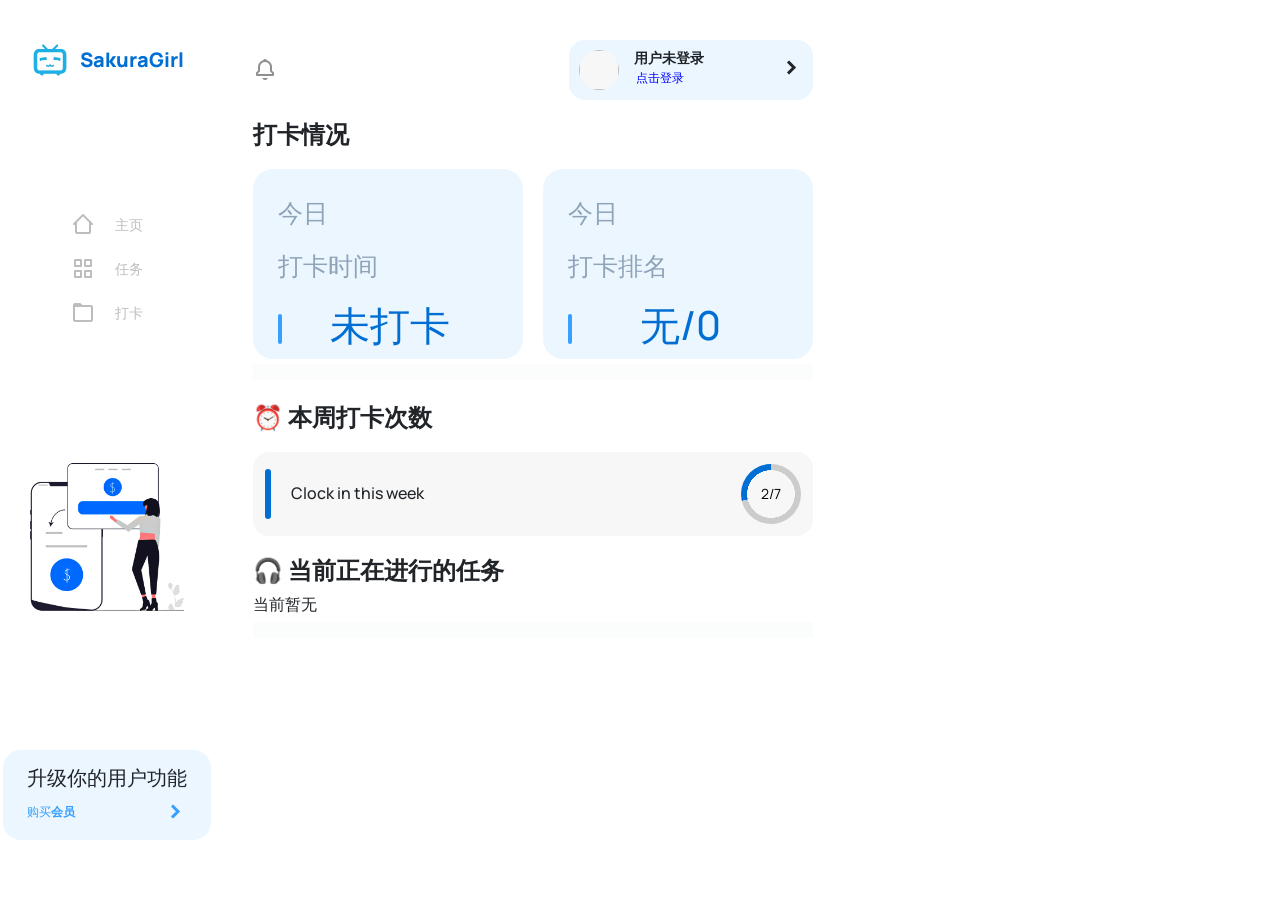
==== index.html @ 95637d75 "update timedown module" ====
<!doctype html><html lang=""><head><meta charset="utf-8"><meta http-equiv="X-UA-Compatible" content="IE=edge"><meta name="viewport" content="width=device-width,initial-scale=1"><link rel="icon" href="/static/favicon.ico"><title>dashboard_vue</title><script defer="defer" src="/static/js/chunk-vendors.cc976ae6.js"></script><script defer="defer" src="/static/js/app.172d5de1.js"></script><link href="/static/css/chunk-vendors.8a42e1de.css" rel="stylesheet"><link href="/static/css/app.a9bb3b46.css" rel="stylesheet"></head><body><noscript><strong>We're sorry but dashboard_vue doesn't work properly without JavaScript enabled. Please enable it to continue.</strong></noscript><div id="app"></div></body></html>
---- static/css/app.a9bb3b46.css ----
@import url(https://fonts.googleapis.com/css2?family=Manrope:wght@300;400;500;600;700;800&display=swap);@import url(https://fonts.googleapis.com/css2?family=Montserrat:wght@300;400;500;600;700&display=swap);*{margin:0;padding:0;box-sizing:border-box;font-family:Manrope,sans-serif}a{text-decoration:none;color:#369fff}i{font-size:24px}.cont{display:grid;grid-template-columns:1fr 3fr 2fr;height:100vh}.cont .left-section{display:flex;flex-direction:column;align-items:center;justify-content:space-between;padding:40px 0}.cont .left-section .logo{display:flex;align-items:center;gap:10px}.cont .left-section .logo img{width:40px;height:40px;-o-object-fit:cover;object-fit:cover}.cont .left-section .logo a{font-weight:800;font-size:20px;color:#006ed3}.menu-btn{width:32px;height:32px;align-items:center;justify-content:center;border:none;background-color:#d1e6f9;border-radius:6px;cursor:pointer;display:none}.menu-btn i{font-size:18px;color:#208bee}.cont .left-section .sidebar{display:flex;flex-direction:column;gap:20px}.cont .left-section .sidebar .item{display:flex;gap:20px;cursor:pointer}.cont .left-section .sidebar a,.cont .left-section .sidebar i{color:#bdbdbd;transition:all .3s ease}.cont .left-section .sidebar a{display:flex;align-items:center;gap:30px;font-size:14px;position:relative}.cont .left-section .sidebar .item#active a,.cont .left-section .sidebar .item#active i,.cont .left-section .upgrade .link i{color:#369fff}.cont .left-section .sidebar .item a:after{position:absolute;content:"";width:0;height:0;background-color:#369fff;right:-30px;border-radius:50%;top:0;transform:translateY(116%);transition:all .3s ease}.cont .left-section .sidebar .item#active a:after{width:8px;height:8px}.cont .left-section .pic img{width:160px}.cont .left-section .upgrade{background:#ebf6ff;height:90px;display:flex;flex-direction:column;justify-content:space-between;padding:16px 24px;margin-bottom:20px;border-radius:18px;cursor:pointer}.cont .left-section .upgrade .link{display:flex;align-items:center;justify-content:space-between}.cont .left-section .upgrade .link a{font-size:12px}main{border-right:2px solid #f0f0f0;border-left:2px solid #f0f0f0;padding:40px 40px 0 40px}main header{display:flex;align-items:center;gap:15px}main header h5{font-size:18px;color:#369fff;font-weight:400}main .separator{display:flex;align-items:center;justify-content:space-between;margin-top:20px}main .separator .info{display:flex;align-items:center;gap:30px}main .separator .info h3{font-size:30px}main .separator .info a{margin-top:6px;font-size:14px}main .separator .search{display:flex;align-items:center;gap:14px}main .separator .search i{font-size:20px;color:#bdbdbd}main .separator .search input{border:none;font-size:14px;width:80px;outline:none}main .separator .search input::-moz-placeholder{color:#bdbdbd}main .separator .search input::placeholder{color:#bdbdbd}main .analytics{display:grid;grid-template-columns:1fr 1fr;gap:20px;margin-top:20px}main .analytics .item{display:flex;align-items:center;justify-content:space-between;height:140px;min-width:214px;padding:20px;border-radius:20px}main .analytics .item .pgs{display:flex;flex-direction:column;justify-content:space-between}main .analytics .item .pgs .info h5{color:#fff;font-size:20px;font-weight:700}main .analytics .item .pgs .info p{color:#fff;font-size:12px}main .analytics .item .pgs .pgs-bar{display:flex;align-items:center;justify-content:center;margin-top:20px;width:52px;height:52px;border-radius:50%}main .analytics .item:first-child .pgs .pgs-bar{background:radial-gradient(closest-side,#006ed3 79%,transparent 80% 100%),conic-gradient(#208bee 25%,#fff 0)}main .analytics .item:nth-child(2) .pgs .pgs-bar{background:radial-gradient(closest-side,#ff993a 79%,transparent 80% 100%),conic-gradient(#ff7e07 50%,#fff 0)}main .analytics .item:nth-child(3) .pgs .pgs-bar{background:radial-gradient(closest-side,#8ac53e 79%,transparent 80% 100%),conic-gradient(#6eb33d 75%,#fff 0)}main .analytics .item:nth-child(4) .pgs .pgs-bar{background:radial-gradient(closest-side,#ffd043 79%,transparent 80% 100%),conic-gradient(#ffc000 25%,#fff 0)}main .analytics .item .pgs .pgs-bar:before{font-size:10px;color:#fff}main .analytics .item:first-child .pgs .pgs-bar:before,main .analytics .item:nth-child(4) .pgs .pgs-bar:before{content:"75%"}main .analytics .item:nth-child(2) .pgs .pgs-bar:before{content:"50%"}main .analytics .item:nth-child(3) .pgs .pgs-bar:before{content:"25%"}main .analytics .item i{font-size:80px;color:#fff}main .analytics .item:first-child{background:#006ed3}main .analytics .item:nth-child(2){background:#ff993a}main .analytics .item:nth-child(3){background:#8ac53e}main .analytics .item:nth-child(4){background:#ffd043}main .planning{display:grid;grid-template-columns:1fr 1fr;gap:10px;margin-top:20px}main .planning .item{display:flex;align-items:center;justify-content:space-between;padding:20px;background-color:#f7f7f7;border-radius:20px}main .planning .item .left{display:flex;align-items:center;gap:10px}main .planning .item .left .icon{width:50px;height:50px;border-radius:12px;display:flex;align-items:center;justify-content:center}main .planning .item:nth-child(4n+1) .left .icon{background:#d1e6f9}main .planning .item:nth-child(4n+1) .left .icon i{color:#369fff}main .planning .item:nth-child(4n+2) .left .icon{background:#f9e5d2}main .planning .item:nth-child(4n+2) .left .icon i{color:#ff993a}main .planning .item:nth-child(4n+3) .left .icon{background:#e2edd2}main .planning .item:nth-child(4n+3) .left .icon i{color:#8ac53e}main .planning .item:nth-child(4n) .left .icon{background:#f9f0d3}main .planning .item:nth-child(4n) .left .icon i{color:#ffd143}main .planning .item .left .details h5{font-size:12px;font-weight:600}main .planning .item .left .details p{font-size:12px;color:#bdbdbd}main .planning .item>i{cursor:pointer}.cont .right-section{padding:40px 40px 0 40px}.cont .right-section .top{display:flex;align-items:center;justify-content:space-between}.cont .right-section .top>i{color:#909090;position:relative;cursor:pointer}.cont .right-section .top .profile{display:flex;align-items:center;justify-content:space-between;padding:10px;background:#ebf6ff;width:244px;height:60px;border-radius:16px}.cont .right-section .top .profile>i{cursor:pointer}.cont .right-section .top .profile .left{display:flex;gap:15px}.cont .right-section .top .profile .left img{width:40px;height:40px;border-radius:50%;-o-object-fit:cover;object-fit:cover;-o-object-position:top;object-position:top}.cont .right-section .top .profile .left .user h5{font-size:14px;font-weight:600}.cont .right-section .top .profile .left .user a{font-size:12px}.cont .right-section .separator#first{margin-top:8px}.cont .right-section .separator h4{font-weight:700;font-size:24px;margin-top:20px}.cont .right-section .stats{display:grid;grid-template-columns:1fr 1fr;margin-top:20px;gap:20px}.cont .right-section .stats .item{display:flex;flex-direction:column;justify-content:space-between;height:190px;padding:25px;background:#ebf6ff;border-radius:20px}.cont .right-section .stats .item .top{display:flex;flex-direction:column;align-items:start}.cont .right-section .stats .top p{font-size:25px;color:#8ea3b7;font-weight:400}.cont .right-section .stats .item .bottom{display:flex;align-items:center;justify-content:space-between}.cont .right-section .stats .item .bottom .line{width:4px;height:30px;background:#369fff;border-radius:20px}.cont .right-section .stats .item .bottom h3{font-size:40px;color:#006ed3}.cont .right-section .weekly{margin-top:20px;display:flex;align-items:center;justify-content:space-between;width:100%;padding:12px;background:#f7f7f7;border-radius:16px}.cont .right-section .weekly .title{display:flex;align-items:center;gap:20px}.cont .right-section .weekly .title .line{width:6px;height:50px;background:#006ed3;border-radius:20px}.cont .right-section .weekly h5{font-size:16px}.cont .right-section .weekly .pgs-bar{display:flex;align-items:center;justify-content:center;width:60px;height:60px;border-radius:50%;background:radial-gradient(closest-side,#f7f7f7 79%,transparent 80%,transparent 100%),conic-gradient(#ccc 85.71429%,#006ed3 0)}.cont .right-section .weekly .pgs-bar:before{font-size:14px;color:#000}.cont .right-section .weekly .pgs-bar.week-clock-1{background:radial-gradient(closest-side,#f7f7f7 79%,transparent 80%,transparent 100%),conic-gradient(#ccc 85.71429%,#006ed3 0)}.cont .right-section .weekly .pgs-bar.week-clock-2{background:radial-gradient(closest-side,#f7f7f7 79%,transparent 80%,transparent 100%),conic-gradient(#ccc 71.42857%,#006ed3 0)}.cont .right-section .weekly .pgs-bar.week-clock-3{background:radial-gradient(closest-side,#f7f7f7 79%,transparent 80%,transparent 100%),conic-gradient(#ccc 57.14286%,#006ed3 0)}.cont .right-section .weekly .pgs-bar.week-clock-4{background:radial-gradient(closest-side,#f7f7f7 79%,transparent 80%,transparent 100%),conic-gradient(#ccc 42.85714%,#006ed3 0)}.cont .right-section .weekly .pgs-bar.week-clock-5{background:radial-gradient(closest-side,#f7f7f7 79%,transparent 80%,transparent 100%),conic-gradient(#ccc 28.57143%,#006ed3 0)}.cont .right-section .weekly .pgs-bar.week-clock-6{background:radial-gradient(closest-side,#f7f7f7 79%,transparent 80%,transparent 100%),conic-gradient(#ccc 14.28571%,#006ed3 0)}.cont .right-section .weekly .pgs-bar.week-clock-7{background:radial-gradient(closest-side,#f7f7f7 79%,transparent 80%,transparent 100%),conic-gradient(#ccc 0,#006ed3 0)}.cont .right-section .weekly .pgs-bar.week-clock-1:before{content:"1/7"}.cont .right-section .weekly .pgs-bar.week-clock-2:before{content:"2/7"}.cont .right-section .weekly .pgs-bar.week-clock-3:before{content:"3/7"}.cont .right-section .weekly .pgs-bar.week-clock-4:before{content:"4/7"}.cont .right-section .weekly .pgs-bar.week-clock-5:before{content:"5/7"}.cont .right-section .weekly .pgs-bar.week-clock-6:before{content:"6/7"}.cont .right-section .weekly .pgs-bar.week-clock-7:before{content:"7/7"}@media screen and (max-width:1200px){.cont{grid-template-columns:1fr 6fr 5fr}.cont .left-section,.cont .right-section,.cont main{padding:20px 20px 0 20px}.cont .left-section .logo a,.cont .left-section .pic img,.cont .left-section .sidebar a,.cont .left-section .upgrade{display:none}}@media screen and (max-width:992px){.cont{grid-template-columns:1fr 1fr}.cont .left-section{position:fixed;height:60vh;background-color:#fff;box-shadow:0 4px 30px rgba(0,0,0,.1);transition:all .3s ease;top:-60vh}.cont .left-section .logo{flex-direction:column;gap:20px}.cont .left-section .logo .menu-btn,main header .menu-btn{display:flex}main h5{font-size:16px}main .separator .info{gap:15px}.cont .right-section .separator h4,main .separator .info h3{font-size:20px}main .analytics .item{min-width:160px}main .analytics .item i{display:none}main .planning{grid-template-columns:1fr;gap:10px}main .planning .item{padding:8px}.cont .right-section .stats .item{height:160px;padding:20px}.cont .right-section .stats .item .top p{font-size:14px}.cont .right-section .stats .item .bottom h3{font-size:36px}}@media screen and (max-width:768px){.cont{grid-template-columns:1fr;padding-top:80px}.cont .right-section>.top{position:absolute;top:0;right:0;width:100%;padding:20px;z-index:-100}.cont .right-section .weekly{margin-bottom:20px}}.left-section[data-v-06c556b0]{z-index:100}.vip[data-v-06c556b0]{cursor:pointer}.dropdown-menu[data-v-0119db4e]{background-color:#f7f7f7;border-radius:10%}.dropdown-menu-delete[data-v-0119db4e]{color:red}.planning[data-v-0119db4e]{transition:height 3s ease-in-out;overflow:hidden;max-height:222px;overflow-y:auto;animation:move 1.2s}.separator input[data-v-0119db4e]{border:none;color:#369fff;font-weight:700;outline:none;width:120px}input[type=date][data-v-0119db4e]::-webkit-calendar-picker-indicator{opacity:.5;font-size:18px;cursor:pointer}.kizk_show_all[data-v-0119db4e]{cursor:pointer}p[data-v-29273dbe]{padding:0;margin:0}h5[data-v-29273dbe]{margin:0}.cont .right-section .stats[data-v-2970e15e]{display:grid;grid-template-columns:1fr 1fr;margin-top:10px;gap:10px}.cont .right-section .stats .item[data-v-2970e15e]{display:flex;flex-direction:column;justify-content:space-between;height:140px;padding:25px;background:#ffebff;border-radius:20px}.cont .right-section .stats .item .top[data-v-2970e15e]{display:flex;flex-direction:column;align-items:start}.cont .right-section .stats .top p[data-v-2970e15e]{font-size:16px;color:#8ea3b7;font-weight:400}.cont .right-section .stats .item .bottom[data-v-2970e15e]{display:flex;align-items:center;justify-content:space-between}.cont .right-section .stats .item .bottom .line[data-v-2970e15e]{width:4px;height:30px;background:#ff36f8;border-radius:20px}.cont .right-section .stats .item .bottom h3[data-v-2970e15e]{font-size:30px;color:#5f00d3}.not-found{display:flex;flex-direction:column;align-items:center;justify-content:center;height:100vh;text-align:center}.not-found h1{font-size:6em}.not-found p{font-size:1.5em}.clickable-link[data-v-542d33be]{color:blue;text-decoration:none;cursor:pointer;margin:2px}.clickable-link[data-v-542d33be]:hover{text-decoration:underline}h5[data-v-542d33be]{margin:0}img[data-v-542d33be]{background-color:#f7f7f7}.enter_cont[data-v-542d33be]{background-color:#fff;border-radius:30px;box-shadow:0 5px 15px rgba(0,0,0,.35);position:relative;overflow:hidden;width:768px;max-width:100%;min-height:480px}.enter_cont p[data-v-542d33be]{font-size:14px;line-height:20px;letter-spacing:.3px;margin:20px 0}.enter_cont span[data-v-542d33be]{font-size:12px}.enter_cont a[data-v-542d33be]{color:#333;font-size:13px;text-decoration:none;margin:15px 0 10px}.enter_cont button.cont-btn[data-v-542d33be]{background-color:#87cefa;color:#fff;font-size:12px;padding:10px 45px;border:1px solid transparent;border-radius:8px;font-weight:600;letter-spacing:.5px;text-transform:uppercase;margin-top:10px;cursor:pointer}.enter_cont button.hidden.cont-btn[data-v-542d33be]{background-color:transparent;border-color:#fff}.enter_cont form[data-v-542d33be]{background-color:#fff;display:flex;align-items:center;justify-content:center;flex-direction:column;padding:0 40px;height:100%}.enter_cont input[data-v-542d33be]{background-color:#eee;border:none;margin:8px 0;padding:10px 15px;font-size:13px;border-radius:8px;width:100%;outline:none}.form-kizk_cont[data-v-542d33be]{position:absolute;top:0;height:100%;transition:all .6s ease-in-out}.sign-in[data-v-542d33be]{left:0;width:50%;z-index:2}.enter_cont.active .sign-in[data-v-542d33be]{transform:translateX(100%)}.sign-up[data-v-542d33be]{left:0;width:50%;opacity:0;z-index:1}.enter_cont.active .sign-up[data-v-542d33be]{transform:translateX(100%);opacity:1;z-index:5;animation:move-542d33be .6s}@keyframes move-542d33be{0%,49.99%{opacity:0;z-index:1}50%,to{opacity:1;z-index:5}}.social-icons[data-v-542d33be]{margin:20px 0}.social-icons a[data-v-542d33be]{border:1px solid #ccc;border-radius:20%;display:inline-flex;justify-content:center;align-items:center;margin:0 3px;width:40px;height:40px}.toggle-eneter_cont[data-v-542d33be]{position:absolute;top:0;left:50%;width:50%;height:100%;overflow:hidden;transition:all .6s ease-in-out;border-radius:150px 0 0 100px;z-index:1000}.enter_cont.active .toggle-eneter_cont[data-v-542d33be]{transform:translateX(-100%);border-radius:0 150px 100px 0}.toggle[data-v-542d33be]{background-color:#87cefa;background:linear-gradient(90deg,#add8e6,#87cefa);color:#fff;position:relative;left:-100%;height:100%;width:200%;transform:translateX(0);transition:all .6s ease-in-out}.enter_cont.active .toggle[data-v-542d33be]{transform:translateX(50%)}.toggle-panel[data-v-542d33be]{position:absolute;width:50%;height:100%;display:flex;align-items:center;justify-content:center;flex-direction:column;padding:0 30px;text-align:center;top:0;transform:translateX(0);transition:all .6s ease-in-out}.toggle-left[data-v-542d33be]{transform:translateX(-200%)}.enter_cont.active .toggle-left[data-v-542d33be]{transform:translateX(0)}.toggle-right[data-v-542d33be]{right:0;transform:translateX(0)}.enter_cont.active .toggle-right[data-v-542d33be]{transform:translateX(200%)}.btn-close[data-v-542d33be]{position:relative;z-index:100}.dropdown-menu[data-v-542d33be]{background-color:#ebf6ff;border-radius:10%;opacity:.65}.bili-photo[data-v-542d33be]{width:30px;border-radius:50%}.kizk_table[data-v-542d33be]{max-height:20px;overflow-y:auto}.kizk_clock[data-v-542d33be]:before{content:var(--remaining-time)}.vip[data-v-542d33be]{cursor:pointer}#app[data-v-c278f5ee]{font-family:Avenir,Helvetica,Arial,sans-serif;-webkit-font-smoothing:antialiased;-moz-osx-font-smoothing:grayscale;text-align:center;color:#2c3e50}nav[data-v-c278f5ee]{padding:30px}nav a[data-v-c278f5ee]{font-weight:700;color:#2c3e50}nav a.router-link-exact-active[data-v-c278f5ee]{color:#42b983}@font-face{font-family:boxicons;font-weight:400;font-style:normal;src:url(/static/fonts/boxicons.f36b6848.eot);src:url(/static/fonts/boxicons.f36b6848.eot) format("embedded-opentype"),url(/static/fonts/boxicons.043adf59.woff2) format("woff2"),url(/static/fonts/boxicons.ea5a983e.woff) format("woff"),url(/static/fonts/boxicons.30e3c4d3.ttf) format("truetype"),url(/static/img/boxicons.6b4a75b1.svg?#boxicons) format("svg")}.bx{font-family:boxicons!important;font-weight:400;font-style:normal;font-variant:normal;line-height:1;text-rendering:auto;display:inline-block;text-transform:none;speak:none;-webkit-font-smoothing:antialiased;-moz-osx-font-smoothing:grayscale}.bx-ul{margin-left:2em;padding-left:0;list-style:none}.bx-ul>li{position:relative}.bx-ul .bx{font-size:inherit;line-height:inherit;position:absolute;left:-2em;width:2em;text-align:center}@keyframes spin{0%{transform:rotate(0)}to{transform:rotate(359deg)}}@keyframes burst{0%{transform:scale(1);opacity:1}90%{transform:scale(1.5);opacity:0}}@keyframes flashing{0%{opacity:1}45%{opacity:0}90%{opacity:1}}@keyframes fade-left{0%{transform:translateX(0);opacity:1}75%{transform:translateX(-20px);opacity:0}}@keyframes fade-right{0%{transform:translateX(0);opacity:1}75%{transform:translateX(20px);opacity:0}}@keyframes fade-up{0%{transform:translateY(0);opacity:1}75%{transform:translateY(-20px);opacity:0}}@keyframes fade-down{0%{transform:translateY(0);opacity:1}75%{transform:translateY(20px);opacity:0}}@keyframes tada{0%{transform:scaleX(1)}10%,20%{transform:scale3d(.95,.95,.95) rotate(-10deg)}30%,50%,70%,90%{transform:scaleX(1) rotate(10deg)}40%,60%,80%{transform:rotate(-10deg)}to{transform:scaleX(1)}}.bx-spin,.bx-spin-hover:hover{animation:spin 2s linear infinite}.bx-tada,.bx-tada-hover:hover{animation:tada 1.5s ease infinite}.bx-flashing,.bx-flashing-hover:hover{animation:flashing 1.5s linear infinite}.bx-burst,.bx-burst-hover:hover{animation:burst 1.5s linear infinite}.bx-fade-up,.bx-fade-up-hover:hover{animation:fade-up 1.5s linear infinite}.bx-fade-down,.bx-fade-down-hover:hover{animation:fade-down 1.5s linear infinite}.bx-fade-left,.bx-fade-left-hover:hover{animation:fade-left 1.5s linear infinite}.bx-fade-right,.bx-fade-right-hover:hover{animation:fade-right 1.5s linear infinite}.bx-xs{font-size:1rem!important}.bx-sm{font-size:1.55rem!important}.bx-md{font-size:2.25rem!important}.bx-lg{font-size:3rem!important}.bx-fw{font-size:1.2857142857em;line-height:.8em;width:1.2857142857em;height:.8em;margin-top:-.2em!important;vertical-align:middle}.bx-pull-left{float:left;margin-right:.3em!important}.bx-pull-right{float:right;margin-left:.3em!important}.bx-rotate-90{transform:rotate(90deg)}.bx-rotate-180{transform:rotate(180deg)}.bx-rotate-270{transform:rotate(270deg)}.bx-flip-horizontal{transform:scaleX(-1)}.bx-flip-vertical{transform:scaleY(-1)}.bx-border{padding:.25em;border:.07em solid rgba(0,0,0,.1);border-radius:.25em}.bx-border-circle{padding:.25em;border:.07em solid rgba(0,0,0,.1);border-radius:50%}.bxs-balloon:before{content:"\eb60"}.bxs-castle:before{content:"\eb79"}.bxs-coffee-bean:before{content:"\eb92"}.bxs-objects-horizontal-center:before{content:"\ebab"}.bxs-objects-horizontal-left:before{content:"\ebc4"}.bxs-objects-horizontal-right:before{content:"\ebdd"}.bxs-objects-vertical-bottom:before{content:"\ebf6"}.bxs-objects-vertical-center:before{content:"\ef40"}.bxs-objects-vertical-top:before{content:"\ef41"}.bxs-pear:before{content:"\ef42"}.bxs-shield-minus:before{content:"\ef43"}.bxs-shield-plus:before{content:"\ef44"}.bxs-shower:before{content:"\ef45"}.bxs-sushi:before{content:"\ef46"}.bxs-universal-access:before{content:"\ef47"}.bx-child:before{content:"\ef48"}.bx-horizontal-left:before{content:"\ef49"}.bx-horizontal-right:before{content:"\ef4a"}.bx-objects-horizontal-center:before{content:"\ef4b"}.bx-objects-horizontal-left:before{content:"\ef4c"}.bx-objects-horizontal-right:before{content:"\ef4d"}.bx-objects-vertical-bottom:before{content:"\ef4e"}.bx-objects-vertical-center:before{content:"\ef4f"}.bx-objects-vertical-top:before{content:"\ef50"}.bx-rfid:before{content:"\ef51"}.bx-shield-minus:before{content:"\ef52"}.bx-shield-plus:before{content:"\ef53"}.bx-shower:before{content:"\ef54"}.bx-sushi:before{content:"\ef55"}.bx-universal-access:before{content:"\ef56"}.bx-vertical-bottom:before{content:"\ef57"}.bx-vertical-top:before{content:"\ef58"}.bxl-graphql:before{content:"\ef59"}.bxl-typescript:before{content:"\ef5a"}.bxs-color:before{content:"\ef39"}.bx-reflect-horizontal:before{content:"\ef3a"}.bx-reflect-vertical:before{content:"\ef3b"}.bx-color:before{content:"\ef3c"}.bxl-mongodb:before{content:"\ef3d"}.bxl-postgresql:before{content:"\ef3e"}.bxl-deezer:before{content:"\ef3f"}.bxs-hard-hat:before{content:"\ef2a"}.bxs-home-alt-2:before{content:"\ef2b"}.bxs-cheese:before{content:"\ef2c"}.bx-home-alt-2:before{content:"\ef2d"}.bx-hard-hat:before{content:"\ef2e"}.bx-cheese:before{content:"\ef2f"}.bx-cart-add:before{content:"\ef30"}.bx-cart-download:before{content:"\ef31"}.bx-no-signal:before{content:"\ef32"}.bx-signal-1:before{content:"\ef33"}.bx-signal-2:before{content:"\ef34"}.bx-signal-3:before{content:"\ef35"}.bx-signal-4:before{content:"\ef36"}.bx-signal-5:before{content:"\ef37"}.bxl-xing:before{content:"\ef38"}.bxl-meta:before{content:"\ef27"}.bx-lemon:before{content:"\ef28"}.bxs-lemon:before{content:"\ef29"}.bx-cricket-ball:before{content:"\ef0c"}.bx-baguette:before{content:"\ef0d"}.bx-bowl-hot:before{content:"\ef0e"}.bx-bowl-rice:before{content:"\ef0f"}.bx-cable-car:before{content:"\ef10"}.bx-candles:before{content:"\ef11"}.bx-circle-half:before{content:"\ef12"}.bx-circle-quarter:before{content:"\ef13"}.bx-circle-three-quarter:before{content:"\ef14"}.bx-cross:before{content:"\ef15"}.bx-fork:before{content:"\ef16"}.bx-knife:before{content:"\ef17"}.bx-money-withdraw:before{content:"\ef18"}.bx-popsicle:before{content:"\ef19"}.bx-scatter-chart:before{content:"\ef1a"}.bxs-baguette:before{content:"\ef1b"}.bxs-bowl-hot:before{content:"\ef1c"}.bxs-bowl-rice:before{content:"\ef1d"}.bxs-cable-car:before{content:"\ef1e"}.bxs-circle-half:before{content:"\ef1f"}.bxs-circle-quarter:before{content:"\ef20"}.bxs-circle-three-quarter:before{content:"\ef21"}.bxs-cricket-ball:before{content:"\ef22"}.bxs-invader:before{content:"\ef23"}.bx-male-female:before{content:"\ef24"}.bxs-popsicle:before{content:"\ef25"}.bxs-tree-alt:before{content:"\ef26"}.bxl-venmo:before{content:"\e900"}.bxl-upwork:before{content:"\e901"}.bxl-netlify:before{content:"\e902"}.bxl-java:before{content:"\e903"}.bxl-heroku:before{content:"\e904"}.bxl-go-lang:before{content:"\e905"}.bxl-gmail:before{content:"\e906"}.bxl-flask:before{content:"\e907"}.bxl-99designs:before{content:"\e908"}.bxl-500px:before{content:"\e909"}.bxl-adobe:before{content:"\e90a"}.bxl-airbnb:before{content:"\e90b"}.bxl-algolia:before{content:"\e90c"}.bxl-amazon:before{content:"\e90d"}.bxl-android:before{content:"\e90e"}.bxl-angular:before{content:"\e90f"}.bxl-apple:before{content:"\e910"}.bxl-audible:before{content:"\e911"}.bxl-aws:before{content:"\e912"}.bxl-baidu:before{content:"\e913"}.bxl-behance:before{content:"\e914"}.bxl-bing:before{content:"\e915"}.bxl-bitcoin:before{content:"\e916"}.bxl-blender:before{content:"\e917"}.bxl-blogger:before{content:"\e918"}.bxl-bootstrap:before{content:"\e919"}.bxl-chrome:before{content:"\e91a"}.bxl-codepen:before{content:"\e91b"}.bxl-c-plus-plus:before{content:"\e91c"}.bxl-creative-commons:before{content:"\e91d"}.bxl-css3:before{content:"\e91e"}.bxl-dailymotion:before{content:"\e91f"}.bxl-deviantart:before{content:"\e920"}.bxl-dev-to:before{content:"\e921"}.bxl-digg:before{content:"\e922"}.bxl-digitalocean:before{content:"\e923"}.bxl-discord:before{content:"\e924"}.bxl-discord-alt:before{content:"\e925"}.bxl-discourse:before{content:"\e926"}.bxl-django:before{content:"\e927"}.bxl-docker:before{content:"\e928"}.bxl-dribbble:before{content:"\e929"}.bxl-dropbox:before{content:"\e92a"}.bxl-drupal:before{content:"\e92b"}.bxl-ebay:before{content:"\e92c"}.bxl-edge:before{content:"\e92d"}.bxl-etsy:before{content:"\e92e"}.bxl-facebook:before{content:"\e92f"}.bxl-facebook-circle:before{content:"\e930"}.bxl-facebook-square:before{content:"\e931"}.bxl-figma:before{content:"\e932"}.bxl-firebase:before{content:"\e933"}.bxl-firefox:before{content:"\e934"}.bxl-flickr:before{content:"\e935"}.bxl-flickr-square:before{content:"\e936"}.bxl-flutter:before{content:"\e937"}.bxl-foursquare:before{content:"\e938"}.bxl-git:before{content:"\e939"}.bxl-github:before{content:"\e93a"}.bxl-gitlab:before{content:"\e93b"}.bxl-google:before{content:"\e93c"}.bxl-google-cloud:before{content:"\e93d"}.bxl-google-plus:before{content:"\e93e"}.bxl-google-plus-circle:before{content:"\e93f"}.bxl-html5:before{content:"\e940"}.bxl-imdb:before{content:"\e941"}.bxl-instagram:before{content:"\e942"}.bxl-instagram-alt:before{content:"\e943"}.bxl-internet-explorer:before{content:"\e944"}.bxl-invision:before{content:"\e945"}.bxl-javascript:before{content:"\e946"}.bxl-joomla:before{content:"\e947"}.bxl-jquery:before{content:"\e948"}.bxl-jsfiddle:before{content:"\e949"}.bxl-kickstarter:before{content:"\e94a"}.bxl-kubernetes:before{content:"\e94b"}.bxl-less:before{content:"\e94c"}.bxl-linkedin:before{content:"\e94d"}.bxl-linkedin-square:before{content:"\e94e"}.bxl-magento:before{content:"\e94f"}.bxl-mailchimp:before{content:"\e950"}.bxl-markdown:before{content:"\e951"}.bxl-mastercard:before{content:"\e952"}.bxl-mastodon:before{content:"\e953"}.bxl-medium:before{content:"\e954"}.bxl-medium-old:before{content:"\e955"}.bxl-medium-square:before{content:"\e956"}.bxl-messenger:before{content:"\e957"}.bxl-microsoft:before{content:"\e958"}.bxl-microsoft-teams:before{content:"\e959"}.bxl-nodejs:before{content:"\e95a"}.bxl-ok-ru:before{content:"\e95b"}.bxl-opera:before{content:"\e95c"}.bxl-patreon:before{content:"\e95d"}.bxl-paypal:before{content:"\e95e"}.bxl-periscope:before{content:"\e95f"}.bxl-php:before{content:"\e960"}.bxl-pinterest:before{content:"\e961"}.bxl-pinterest-alt:before{content:"\e962"}.bxl-play-store:before{content:"\e963"}.bxl-pocket:before{content:"\e964"}.bxl-product-hunt:before{content:"\e965"}.bxl-python:before{content:"\e966"}.bxl-quora:before{content:"\e967"}.bxl-react:before{content:"\e968"}.bxl-redbubble:before{content:"\e969"}.bxl-reddit:before{content:"\e96a"}.bxl-redux:before{content:"\e96b"}.bxl-sass:before{content:"\e96c"}.bxl-shopify:before{content:"\e96d"}.bxl-sketch:before{content:"\e96e"}.bxl-skype:before{content:"\e96f"}.bxl-slack:before{content:"\e970"}.bxl-slack-old:before{content:"\e971"}.bxl-snapchat:before{content:"\e972"}.bxl-soundcloud:before{content:"\e973"}.bxl-spotify:before{content:"\e974"}.bxl-spring-boot:before{content:"\e975"}.bxl-squarespace:before{content:"\e976"}.bxl-stack-overflow:before{content:"\e977"}.bxl-steam:before{content:"\e978"}.bxl-stripe:before{content:"\e979"}.bxl-tailwind-css:before{content:"\e97a"}.bxl-telegram:before{content:"\e97b"}.bxl-tiktok:before{content:"\e97c"}.bxl-trello:before{content:"\e97d"}.bxl-trip-advisor:before{content:"\e97e"}.bxl-tumblr:before{content:"\e97f"}.bxl-tux:before{content:"\e980"}.bxl-twitch:before{content:"\e981"}.bxl-twitter:before{content:"\e982"}.bxl-unity:before{content:"\e983"}.bxl-unsplash:before{content:"\e984"}.bxl-vimeo:before{content:"\e985"}.bxl-visa:before{content:"\e986"}.bxl-visual-studio:before{content:"\e987"}.bxl-vk:before{content:"\e988"}.bxl-vuejs:before{content:"\e989"}.bxl-whatsapp:before{content:"\e98a"}.bxl-whatsapp-square:before{content:"\e98b"}.bxl-wikipedia:before{content:"\e98c"}.bxl-windows:before{content:"\e98d"}.bxl-wix:before{content:"\e98e"}.bxl-wordpress:before{content:"\e98f"}.bxl-yahoo:before{content:"\e990"}.bxl-yelp:before{content:"\e991"}.bxl-youtube:before{content:"\e992"}.bxl-zoom:before{content:"\e993"}.bx-collapse-alt:before{content:"\e994"}.bx-collapse-horizontal:before{content:"\e995"}.bx-collapse-vertical:before{content:"\e996"}.bx-expand-horizontal:before{content:"\e997"}.bx-expand-vertical:before{content:"\e998"}.bx-injection:before{content:"\e999"}.bx-leaf:before{content:"\e99a"}.bx-math:before{content:"\e99b"}.bx-party:before{content:"\e99c"}.bx-abacus:before{content:"\e99d"}.bx-accessibility:before{content:"\e99e"}.bx-add-to-queue:before{content:"\e99f"}.bx-adjust:before{content:"\e9a0"}.bx-alarm:before{content:"\e9a1"}.bx-alarm-add:before{content:"\e9a2"}.bx-alarm-exclamation:before{content:"\e9a3"}.bx-alarm-off:before{content:"\e9a4"}.bx-alarm-snooze:before{content:"\e9a5"}.bx-album:before{content:"\e9a6"}.bx-align-justify:before{content:"\e9a7"}.bx-align-left:before{content:"\e9a8"}.bx-align-middle:before{content:"\e9a9"}.bx-align-right:before{content:"\e9aa"}.bx-analyse:before{content:"\e9ab"}.bx-anchor:before{content:"\e9ac"}.bx-angry:before{content:"\e9ad"}.bx-aperture:before{content:"\e9ae"}.bx-arch:before{content:"\e9af"}.bx-archive:before{content:"\e9b0"}.bx-archive-in:before{content:"\e9b1"}.bx-archive-out:before{content:"\e9b2"}.bx-area:before{content:"\e9b3"}.bx-arrow-back:before{content:"\e9b4"}.bx-arrow-from-bottom:before{content:"\e9b5"}.bx-arrow-from-left:before{content:"\e9b6"}.bx-arrow-from-right:before{content:"\e9b7"}.bx-arrow-from-top:before{content:"\e9b8"}.bx-arrow-to-bottom:before{content:"\e9b9"}.bx-arrow-to-left:before{content:"\e9ba"}.bx-arrow-to-right:before{content:"\e9bb"}.bx-arrow-to-top:before{content:"\e9bc"}.bx-at:before{content:"\e9bd"}.bx-atom:before{content:"\e9be"}.bx-award:before{content:"\e9bf"}.bx-badge:before{content:"\e9c0"}.bx-badge-check:before{content:"\e9c1"}.bx-ball:before{content:"\e9c2"}.bx-band-aid:before{content:"\e9c3"}.bx-bar-chart:before{content:"\e9c4"}.bx-bar-chart-alt:before{content:"\e9c5"}.bx-bar-chart-alt-2:before{content:"\e9c6"}.bx-bar-chart-square:before{content:"\e9c7"}.bx-barcode:before{content:"\e9c8"}.bx-barcode-reader:before{content:"\e9c9"}.bx-baseball:before{content:"\e9ca"}.bx-basket:before{content:"\e9cb"}.bx-basketball:before{content:"\e9cc"}.bx-bath:before{content:"\e9cd"}.bx-battery:before{content:"\e9ce"}.bx-bed:before{content:"\e9cf"}.bx-been-here:before{content:"\e9d0"}.bx-beer:before{content:"\e9d1"}.bx-bell:before{content:"\e9d2"}.bx-bell-minus:before{content:"\e9d3"}.bx-bell-off:before{content:"\e9d4"}.bx-bell-plus:before{content:"\e9d5"}.bx-bible:before{content:"\e9d6"}.bx-bitcoin:before{content:"\e9d7"}.bx-blanket:before{content:"\e9d8"}.bx-block:before{content:"\e9d9"}.bx-bluetooth:before{content:"\e9da"}.bx-body:before{content:"\e9db"}.bx-bold:before{content:"\e9dc"}.bx-bolt-circle:before{content:"\e9dd"}.bx-bomb:before{content:"\e9de"}.bx-bone:before{content:"\e9df"}.bx-bong:before{content:"\e9e0"}.bx-book:before{content:"\e9e1"}.bx-book-add:before{content:"\e9e2"}.bx-book-alt:before{content:"\e9e3"}.bx-book-bookmark:before{content:"\e9e4"}.bx-book-content:before{content:"\e9e5"}.bx-book-heart:before{content:"\e9e6"}.bx-bookmark:before{content:"\e9e7"}.bx-bookmark-alt:before{content:"\e9e8"}.bx-bookmark-alt-minus:before{content:"\e9e9"}.bx-bookmark-alt-plus:before{content:"\e9ea"}.bx-bookmark-heart:before{content:"\e9eb"}.bx-bookmark-minus:before{content:"\e9ec"}.bx-bookmark-plus:before{content:"\e9ed"}.bx-bookmarks:before{content:"\e9ee"}.bx-book-open:before{content:"\e9ef"}.bx-book-reader:before{content:"\e9f0"}.bx-border-all:before{content:"\e9f1"}.bx-border-bottom:before{content:"\e9f2"}.bx-border-inner:before{content:"\e9f3"}.bx-border-left:before{content:"\e9f4"}.bx-border-none:before{content:"\e9f5"}.bx-border-outer:before{content:"\e9f6"}.bx-border-radius:before{content:"\e9f7"}.bx-border-right:before{content:"\e9f8"}.bx-border-top:before{content:"\e9f9"}.bx-bot:before{content:"\e9fa"}.bx-bowling-ball:before{content:"\e9fb"}.bx-box:before{content:"\e9fc"}.bx-bracket:before{content:"\e9fd"}.bx-braille:before{content:"\e9fe"}.bx-brain:before{content:"\e9ff"}.bx-briefcase:before{content:"\ea00"}.bx-briefcase-alt:before{content:"\ea01"}.bx-briefcase-alt-2:before{content:"\ea02"}.bx-brightness:before{content:"\ea03"}.bx-brightness-half:before{content:"\ea04"}.bx-broadcast:before{content:"\ea05"}.bx-brush:before{content:"\ea06"}.bx-brush-alt:before{content:"\ea07"}.bx-bug:before{content:"\ea08"}.bx-bug-alt:before{content:"\ea09"}.bx-building:before{content:"\ea0a"}.bx-building-house:before{content:"\ea0b"}.bx-buildings:before{content:"\ea0c"}.bx-bulb:before{content:"\ea0d"}.bx-bullseye:before{content:"\ea0e"}.bx-buoy:before{content:"\ea0f"}.bx-bus:before{content:"\ea10"}.bx-bus-school:before{content:"\ea11"}.bx-cabinet:before{content:"\ea12"}.bx-cake:before{content:"\ea13"}.bx-calculator:before{content:"\ea14"}.bx-calendar:before{content:"\ea15"}.bx-calendar-alt:before{content:"\ea16"}.bx-calendar-check:before{content:"\ea17"}.bx-calendar-edit:before{content:"\ea18"}.bx-calendar-event:before{content:"\ea19"}.bx-calendar-exclamation:before{content:"\ea1a"}.bx-calendar-heart:before{content:"\ea1b"}.bx-calendar-minus:before{content:"\ea1c"}.bx-calendar-plus:before{content:"\ea1d"}.bx-calendar-star:before{content:"\ea1e"}.bx-calendar-week:before{content:"\ea1f"}.bx-calendar-x:before{content:"\ea20"}.bx-camera:before{content:"\ea21"}.bx-camera-home:before{content:"\ea22"}.bx-camera-movie:before{content:"\ea23"}.bx-camera-off:before{content:"\ea24"}.bx-capsule:before{content:"\ea25"}.bx-captions:before{content:"\ea26"}.bx-car:before{content:"\ea27"}.bx-card:before{content:"\ea28"}.bx-caret-down:before{content:"\ea29"}.bx-caret-down-circle:before{content:"\ea2a"}.bx-caret-down-square:before{content:"\ea2b"}.bx-caret-left:before{content:"\ea2c"}.bx-caret-left-circle:before{content:"\ea2d"}.bx-caret-left-square:before{content:"\ea2e"}.bx-caret-right:before{content:"\ea2f"}.bx-caret-right-circle:before{content:"\ea30"}.bx-caret-right-square:before{content:"\ea31"}.bx-caret-up:before{content:"\ea32"}.bx-caret-up-circle:before{content:"\ea33"}.bx-caret-up-square:before{content:"\ea34"}.bx-carousel:before{content:"\ea35"}.bx-cart:before{content:"\ea36"}.bx-cart-alt:before{content:"\ea37"}.bx-cast:before{content:"\ea38"}.bx-category:before{content:"\ea39"}.bx-category-alt:before{content:"\ea3a"}.bx-cctv:before{content:"\ea3b"}.bx-certification:before{content:"\ea3c"}.bx-chair:before{content:"\ea3d"}.bx-chalkboard:before{content:"\ea3e"}.bx-chart:before{content:"\ea3f"}.bx-chat:before{content:"\ea40"}.bx-check:before{content:"\ea41"}.bx-checkbox:before{content:"\ea42"}.bx-checkbox-checked:before{content:"\ea43"}.bx-checkbox-minus:before{content:"\ea44"}.bx-checkbox-square:before{content:"\ea45"}.bx-check-circle:before{content:"\ea46"}.bx-check-double:before{content:"\ea47"}.bx-check-shield:before{content:"\ea48"}.bx-check-square:before{content:"\ea49"}.bx-chevron-down:before{content:"\ea4a"}.bx-chevron-down-circle:before{content:"\ea4b"}.bx-chevron-down-square:before{content:"\ea4c"}.bx-chevron-left:before{content:"\ea4d"}.bx-chevron-left-circle:before{content:"\ea4e"}.bx-chevron-left-square:before{content:"\ea4f"}.bx-chevron-right:before{content:"\ea50"}.bx-chevron-right-circle:before{content:"\ea51"}.bx-chevron-right-square:before{content:"\ea52"}.bx-chevrons-down:before{content:"\ea53"}.bx-chevrons-left:before{content:"\ea54"}.bx-chevrons-right:before{content:"\ea55"}.bx-chevrons-up:before{content:"\ea56"}.bx-chevron-up:before{content:"\ea57"}.bx-chevron-up-circle:before{content:"\ea58"}.bx-chevron-up-square:before{content:"\ea59"}.bx-chip:before{content:"\ea5a"}.bx-church:before{content:"\ea5b"}.bx-circle:before{content:"\ea5c"}.bx-clinic:before{content:"\ea5d"}.bx-clipboard:before{content:"\ea5e"}.bx-closet:before{content:"\ea5f"}.bx-cloud:before{content:"\ea60"}.bx-cloud-download:before{content:"\ea61"}.bx-cloud-drizzle:before{content:"\ea62"}.bx-cloud-lightning:before{content:"\ea63"}.bx-cloud-light-rain:before{content:"\ea64"}.bx-cloud-rain:before{content:"\ea65"}.bx-cloud-snow:before{content:"\ea66"}.bx-cloud-upload:before{content:"\ea67"}.bx-code:before{content:"\ea68"}.bx-code-alt:before{content:"\ea69"}.bx-code-block:before{content:"\ea6a"}.bx-code-curly:before{content:"\ea6b"}.bx-coffee:before{content:"\ea6c"}.bx-coffee-togo:before{content:"\ea6d"}.bx-cog:before{content:"\ea6e"}.bx-coin:before{content:"\ea6f"}.bx-coin-stack:before{content:"\ea70"}.bx-collapse:before{content:"\ea71"}.bx-collection:before{content:"\ea72"}.bx-color-fill:before{content:"\ea73"}.bx-columns:before{content:"\ea74"}.bx-command:before{content:"\ea75"}.bx-comment:before{content:"\ea76"}.bx-comment-add:before{content:"\ea77"}.bx-comment-check:before{content:"\ea78"}.bx-comment-detail:before{content:"\ea79"}.bx-comment-dots:before{content:"\ea7a"}.bx-comment-edit:before{content:"\ea7b"}.bx-comment-error:before{content:"\ea7c"}.bx-comment-minus:before{content:"\ea7d"}.bx-comment-x:before{content:"\ea7e"}.bx-compass:before{content:"\ea7f"}.bx-confused:before{content:"\ea80"}.bx-conversation:before{content:"\ea81"}.bx-cookie:before{content:"\ea82"}.bx-cool:before{content:"\ea83"}.bx-copy:before{content:"\ea84"}.bx-copy-alt:before{content:"\ea85"}.bx-copyright:before{content:"\ea86"}.bx-credit-card:before{content:"\ea87"}.bx-credit-card-alt:before{content:"\ea88"}.bx-credit-card-front:before{content:"\ea89"}.bx-crop:before{content:"\ea8a"}.bx-crosshair:before{content:"\ea8b"}.bx-crown:before{content:"\ea8c"}.bx-cube:before{content:"\ea8d"}.bx-cube-alt:before{content:"\ea8e"}.bx-cuboid:before{content:"\ea8f"}.bx-current-location:before{content:"\ea90"}.bx-customize:before{content:"\ea91"}.bx-cut:before{content:"\ea92"}.bx-cycling:before{content:"\ea93"}.bx-cylinder:before{content:"\ea94"}.bx-data:before{content:"\ea95"}.bx-desktop:before{content:"\ea96"}.bx-detail:before{content:"\ea97"}.bx-devices:before{content:"\ea98"}.bx-dialpad:before{content:"\ea99"}.bx-dialpad-alt:before{content:"\ea9a"}.bx-diamond:before{content:"\ea9b"}.bx-dice-1:before{content:"\ea9c"}.bx-dice-2:before{content:"\ea9d"}.bx-dice-3:before{content:"\ea9e"}.bx-dice-4:before{content:"\ea9f"}.bx-dice-5:before{content:"\eaa0"}.bx-dice-6:before{content:"\eaa1"}.bx-directions:before{content:"\eaa2"}.bx-disc:before{content:"\eaa3"}.bx-dish:before{content:"\eaa4"}.bx-dislike:before{content:"\eaa5"}.bx-dizzy:before{content:"\eaa6"}.bx-dna:before{content:"\eaa7"}.bx-dock-bottom:before{content:"\eaa8"}.bx-dock-left:before{content:"\eaa9"}.bx-dock-right:before{content:"\eaaa"}.bx-dock-top:before{content:"\eaab"}.bx-dollar:before{content:"\eaac"}.bx-dollar-circle:before{content:"\eaad"}.bx-donate-blood:before{content:"\eaae"}.bx-donate-heart:before{content:"\eaaf"}.bx-door-open:before{content:"\eab0"}.bx-dots-horizontal:before{content:"\eab1"}.bx-dots-horizontal-rounded:before{content:"\eab2"}.bx-dots-vertical:before{content:"\eab3"}.bx-dots-vertical-rounded:before{content:"\eab4"}.bx-doughnut-chart:before{content:"\eab5"}.bx-down-arrow:before{content:"\eab6"}.bx-down-arrow-alt:before{content:"\eab7"}.bx-down-arrow-circle:before{content:"\eab8"}.bx-download:before{content:"\eab9"}.bx-downvote:before{content:"\eaba"}.bx-drink:before{content:"\eabb"}.bx-droplet:before{content:"\eabc"}.bx-dumbbell:before{content:"\eabd"}.bx-duplicate:before{content:"\eabe"}.bx-edit:before{content:"\eabf"}.bx-edit-alt:before{content:"\eac0"}.bx-envelope:before{content:"\eac1"}.bx-envelope-open:before{content:"\eac2"}.bx-equalizer:before{content:"\eac3"}.bx-eraser:before{content:"\eac4"}.bx-error:before{content:"\eac5"}.bx-error-alt:before{content:"\eac6"}.bx-error-circle:before{content:"\eac7"}.bx-euro:before{content:"\eac8"}.bx-exclude:before{content:"\eac9"}.bx-exit:before{content:"\eaca"}.bx-exit-fullscreen:before{content:"\eacb"}.bx-expand:before{content:"\eacc"}.bx-expand-alt:before{content:"\eacd"}.bx-export:before{content:"\eace"}.bx-extension:before{content:"\eacf"}.bx-face:before{content:"\ead0"}.bx-fast-forward:before{content:"\ead1"}.bx-fast-forward-circle:before{content:"\ead2"}.bx-female:before{content:"\ead3"}.bx-female-sign:before{content:"\ead4"}.bx-file:before{content:"\ead5"}.bx-file-blank:before{content:"\ead6"}.bx-file-find:before{content:"\ead7"}.bx-film:before{content:"\ead8"}.bx-filter:before{content:"\ead9"}.bx-filter-alt:before{content:"\eada"}.bx-fingerprint:before{content:"\eadb"}.bx-first-aid:before{content:"\eadc"}.bx-first-page:before{content:"\eadd"}.bx-flag:before{content:"\eade"}.bx-folder:before{content:"\eadf"}.bx-folder-minus:before{content:"\eae0"}.bx-folder-open:before{content:"\eae1"}.bx-folder-plus:before{content:"\eae2"}.bx-font:before{content:"\eae3"}.bx-font-color:before{content:"\eae4"}.bx-font-family:before{content:"\eae5"}.bx-font-size:before{content:"\eae6"}.bx-food-menu:before{content:"\eae7"}.bx-food-tag:before{content:"\eae8"}.bx-football:before{content:"\eae9"}.bx-fridge:before{content:"\eaea"}.bx-fullscreen:before{content:"\eaeb"}.bx-game:before{content:"\eaec"}.bx-gas-pump:before{content:"\eaed"}.bx-ghost:before{content:"\eaee"}.bx-gift:before{content:"\eaef"}.bx-git-branch:before{content:"\eaf0"}.bx-git-commit:before{content:"\eaf1"}.bx-git-compare:before{content:"\eaf2"}.bx-git-merge:before{content:"\eaf3"}.bx-git-pull-request:before{content:"\eaf4"}.bx-git-repo-forked:before{content:"\eaf5"}.bx-glasses:before{content:"\eaf6"}.bx-glasses-alt:before{content:"\eaf7"}.bx-globe:before{content:"\eaf8"}.bx-globe-alt:before{content:"\eaf9"}.bx-grid:before{content:"\eafa"}.bx-grid-alt:before{content:"\eafb"}.bx-grid-horizontal:before{content:"\eafc"}.bx-grid-small:before{content:"\eafd"}.bx-grid-vertical:before{content:"\eafe"}.bx-group:before{content:"\eaff"}.bx-handicap:before{content:"\eb00"}.bx-happy:before{content:"\eb01"}.bx-happy-alt:before{content:"\eb02"}.bx-happy-beaming:before{content:"\eb03"}.bx-happy-heart-eyes:before{content:"\eb04"}.bx-hash:before{content:"\eb05"}.bx-hdd:before{content:"\eb06"}.bx-heading:before{content:"\eb07"}.bx-headphone:before{content:"\eb08"}.bx-health:before{content:"\eb09"}.bx-heart:before{content:"\eb0a"}.bx-heart-circle:before{content:"\eb0b"}.bx-heart-square:before{content:"\eb0c"}.bx-help-circle:before{content:"\eb0d"}.bx-hide:before{content:"\eb0e"}.bx-highlight:before{content:"\eb0f"}.bx-history:before{content:"\eb10"}.bx-hive:before{content:"\eb11"}.bx-home:before{content:"\eb12"}.bx-home-alt:before{content:"\eb13"}.bx-home-circle:before{content:"\eb14"}.bx-home-heart:before{content:"\eb15"}.bx-home-smile:before{content:"\eb16"}.bx-horizontal-center:before{content:"\eb17"}.bx-hotel:before{content:"\eb18"}.bx-hourglass:before{content:"\eb19"}.bx-id-card:before{content:"\eb1a"}.bx-image:before{content:"\eb1b"}.bx-image-add:before{content:"\eb1c"}.bx-image-alt:before{content:"\eb1d"}.bx-images:before{content:"\eb1e"}.bx-import:before{content:"\eb1f"}.bx-infinite:before{content:"\eb20"}.bx-info-circle:before{content:"\eb21"}.bx-info-square:before{content:"\eb22"}.bx-intersect:before{content:"\eb23"}.bx-italic:before{content:"\eb24"}.bx-joystick:before{content:"\eb25"}.bx-joystick-alt:before{content:"\eb26"}.bx-joystick-button:before{content:"\eb27"}.bx-key:before{content:"\eb28"}.bx-label:before{content:"\eb29"}.bx-landscape:before{content:"\eb2a"}.bx-laptop:before{content:"\eb2b"}.bx-last-page:before{content:"\eb2c"}.bx-laugh:before{content:"\eb2d"}.bx-layer:before{content:"\eb2e"}.bx-layer-minus:before{content:"\eb2f"}.bx-layer-plus:before{content:"\eb30"}.bx-layout:before{content:"\eb31"}.bx-left-arrow:before{content:"\eb32"}.bx-left-arrow-alt:before{content:"\eb33"}.bx-left-arrow-circle:before{content:"\eb34"}.bx-left-down-arrow-circle:before{content:"\eb35"}.bx-left-indent:before{content:"\eb36"}.bx-left-top-arrow-circle:before{content:"\eb37"}.bx-library:before{content:"\eb38"}.bx-like:before{content:"\eb39"}.bx-line-chart:before{content:"\eb3a"}.bx-line-chart-down:before{content:"\eb3b"}.bx-link:before{content:"\eb3c"}.bx-link-alt:before{content:"\eb3d"}.bx-link-external:before{content:"\eb3e"}.bx-lira:before{content:"\eb3f"}.bx-list-check:before{content:"\eb40"}.bx-list-minus:before{content:"\eb41"}.bx-list-ol:before{content:"\eb42"}.bx-list-plus:before{content:"\eb43"}.bx-list-ul:before{content:"\eb44"}.bx-loader:before{content:"\eb45"}.bx-loader-alt:before{content:"\eb46"}.bx-loader-circle:before{content:"\eb47"}.bx-location-plus:before{content:"\eb48"}.bx-lock:before{content:"\eb49"}.bx-lock-alt:before{content:"\eb4a"}.bx-lock-open:before{content:"\eb4b"}.bx-lock-open-alt:before{content:"\eb4c"}.bx-log-in:before{content:"\eb4d"}.bx-log-in-circle:before{content:"\eb4e"}.bx-log-out:before{content:"\eb4f"}.bx-log-out-circle:before{content:"\eb50"}.bx-low-vision:before{content:"\eb51"}.bx-magnet:before{content:"\eb52"}.bx-mail-send:before{content:"\eb53"}.bx-male:before{content:"\eb54"}.bx-male-sign:before{content:"\eb55"}.bx-map:before{content:"\eb56"}.bx-map-alt:before{content:"\eb57"}.bx-map-pin:before{content:"\eb58"}.bx-mask:before{content:"\eb59"}.bx-medal:before{content:"\eb5a"}.bx-meh:before{content:"\eb5b"}.bx-meh-alt:before{content:"\eb5c"}.bx-meh-blank:before{content:"\eb5d"}.bx-memory-card:before{content:"\eb5e"}.bx-menu:before{content:"\eb5f"}.bx-menu-alt-left:before{content:"\ef5b"}.bx-menu-alt-right:before{content:"\eb61"}.bx-merge:before{content:"\eb62"}.bx-message:before{content:"\eb63"}.bx-message-add:before{content:"\eb64"}.bx-message-alt:before{content:"\eb65"}.bx-message-alt-add:before{content:"\eb66"}.bx-message-alt-check:before{content:"\eb67"}.bx-message-alt-detail:before{content:"\eb68"}.bx-message-alt-dots:before{content:"\eb69"}.bx-message-alt-edit:before{content:"\eb6a"}.bx-message-alt-error:before{content:"\eb6b"}.bx-message-alt-minus:before{content:"\eb6c"}.bx-message-alt-x:before{content:"\eb6d"}.bx-message-check:before{content:"\eb6e"}.bx-message-detail:before{content:"\eb6f"}.bx-message-dots:before{content:"\eb70"}.bx-message-edit:before{content:"\eb71"}.bx-message-error:before{content:"\eb72"}.bx-message-minus:before{content:"\eb73"}.bx-message-rounded:before{content:"\eb74"}.bx-message-rounded-add:before{content:"\eb75"}.bx-message-rounded-check:before{content:"\eb76"}.bx-message-rounded-detail:before{content:"\eb77"}.bx-message-rounded-dots:before{content:"\eb78"}.bx-message-rounded-edit:before{content:"\ef5c"}.bx-message-rounded-error:before{content:"\eb7a"}.bx-message-rounded-minus:before{content:"\eb7b"}.bx-message-rounded-x:before{content:"\eb7c"}.bx-message-square:before{content:"\eb7d"}.bx-message-square-add:before{content:"\eb7e"}.bx-message-square-check:before{content:"\eb7f"}.bx-message-square-detail:before{content:"\eb80"}.bx-message-square-dots:before{content:"\eb81"}.bx-message-square-edit:before{content:"\eb82"}.bx-message-square-error:before{content:"\eb83"}.bx-message-square-minus:before{content:"\eb84"}.bx-message-square-x:before{content:"\eb85"}.bx-message-x:before{content:"\eb86"}.bx-meteor:before{content:"\eb87"}.bx-microchip:before{content:"\eb88"}.bx-microphone:before{content:"\eb89"}.bx-microphone-off:before{content:"\eb8a"}.bx-minus:before{content:"\eb8b"}.bx-minus-back:before{content:"\eb8c"}.bx-minus-circle:before{content:"\eb8d"}.bx-minus-front:before{content:"\eb8e"}.bx-mobile:before{content:"\eb8f"}.bx-mobile-alt:before{content:"\eb90"}.bx-mobile-landscape:before{content:"\eb91"}.bx-mobile-vibration:before{content:"\ef5d"}.bx-money:before{content:"\eb93"}.bx-moon:before{content:"\eb94"}.bx-mouse:before{content:"\eb95"}.bx-mouse-alt:before{content:"\eb96"}.bx-move:before{content:"\eb97"}.bx-move-horizontal:before{content:"\eb98"}.bx-move-vertical:before{content:"\eb99"}.bx-movie:before{content:"\eb9a"}.bx-movie-play:before{content:"\eb9b"}.bx-music:before{content:"\eb9c"}.bx-navigation:before{content:"\eb9d"}.bx-network-chart:before{content:"\eb9e"}.bx-news:before{content:"\eb9f"}.bx-no-entry:before{content:"\eba0"}.bx-note:before{content:"\eba1"}.bx-notepad:before{content:"\eba2"}.bx-notification:before{content:"\eba3"}.bx-notification-off:before{content:"\eba4"}.bx-outline:before{content:"\eba5"}.bx-package:before{content:"\eba6"}.bx-paint:before{content:"\eba7"}.bx-paint-roll:before{content:"\eba8"}.bx-palette:before{content:"\eba9"}.bx-paperclip:before{content:"\ebaa"}.bx-paper-plane:before{content:"\ef61"}.bx-paragraph:before{content:"\ebac"}.bx-paste:before{content:"\ebad"}.bx-pause:before{content:"\ebae"}.bx-pause-circle:before{content:"\ebaf"}.bx-pen:before{content:"\ebb0"}.bx-pencil:before{content:"\ebb1"}.bx-phone:before{content:"\ebb2"}.bx-phone-call:before{content:"\ebb3"}.bx-phone-incoming:before{content:"\ebb4"}.bx-phone-off:before{content:"\ebb5"}.bx-phone-outgoing:before{content:"\ebb6"}.bx-photo-album:before{content:"\ebb7"}.bx-pie-chart:before{content:"\ebb8"}.bx-pie-chart-alt:before{content:"\ebb9"}.bx-pie-chart-alt-2:before{content:"\ebba"}.bx-pin:before{content:"\ebbb"}.bx-planet:before{content:"\ebbc"}.bx-play:before{content:"\ebbd"}.bx-play-circle:before{content:"\ebbe"}.bx-plug:before{content:"\ebbf"}.bx-plus:before{content:"\ebc0"}.bx-plus-circle:before{content:"\ebc1"}.bx-plus-medical:before{content:"\ebc2"}.bx-podcast:before{content:"\ebc3"}.bx-pointer:before{content:"\ef5e"}.bx-poll:before{content:"\ebc5"}.bx-polygon:before{content:"\ebc6"}.bx-pound:before{content:"\ebc7"}.bx-power-off:before{content:"\ebc8"}.bx-printer:before{content:"\ebc9"}.bx-pulse:before{content:"\ebca"}.bx-purchase-tag:before{content:"\ebcb"}.bx-purchase-tag-alt:before{content:"\ebcc"}.bx-pyramid:before{content:"\ebcd"}.bx-qr:before{content:"\ebce"}.bx-qr-scan:before{content:"\ebcf"}.bx-question-mark:before{content:"\ebd0"}.bx-radar:before{content:"\ebd1"}.bx-radio:before{content:"\ebd2"}.bx-radio-circle:before{content:"\ebd3"}.bx-radio-circle-marked:before{content:"\ebd4"}.bx-receipt:before{content:"\ebd5"}.bx-rectangle:before{content:"\ebd6"}.bx-recycle:before{content:"\ebd7"}.bx-redo:before{content:"\ebd8"}.bx-refresh:before{content:"\ebd9"}.bx-registered:before{content:"\ebda"}.bx-rename:before{content:"\ebdb"}.bx-repeat:before{content:"\ebdc"}.bx-reply:before{content:"\ef5f"}.bx-reply-all:before{content:"\ebde"}.bx-repost:before{content:"\ebdf"}.bx-reset:before{content:"\ebe0"}.bx-restaurant:before{content:"\ebe1"}.bx-revision:before{content:"\ebe2"}.bx-rewind:before{content:"\ebe3"}.bx-rewind-circle:before{content:"\ebe4"}.bx-right-arrow:before{content:"\ebe5"}.bx-right-arrow-alt:before{content:"\ebe6"}.bx-right-arrow-circle:before{content:"\ebe7"}.bx-right-down-arrow-circle:before{content:"\ebe8"}.bx-right-indent:before{content:"\ebe9"}.bx-right-top-arrow-circle:before{content:"\ebea"}.bx-rocket:before{content:"\ebeb"}.bx-rotate-left:before{content:"\ebec"}.bx-rotate-right:before{content:"\ebed"}.bx-rss:before{content:"\ebee"}.bx-ruble:before{content:"\ebef"}.bx-ruler:before{content:"\ebf0"}.bx-run:before{content:"\ebf1"}.bx-rupee:before{content:"\ebf2"}.bx-sad:before{content:"\ebf3"}.bx-save:before{content:"\ebf4"}.bx-scan:before{content:"\ebf5"}.bx-screenshot:before{content:"\ef60"}.bx-search:before{content:"\ebf7"}.bx-search-alt:before{content:"\ebf8"}.bx-search-alt-2:before{content:"\ebf9"}.bx-selection:before{content:"\ebfa"}.bx-select-multiple:before{content:"\ebfb"}.bx-send:before{content:"\ebfc"}.bx-server:before{content:"\ebfd"}.bx-shape-circle:before{content:"\ebfe"}.bx-shape-polygon:before{content:"\ebff"}.bx-shape-square:before{content:"\ec00"}.bx-shape-triangle:before{content:"\ec01"}.bx-share:before{content:"\ec02"}.bx-share-alt:before{content:"\ec03"}.bx-shekel:before{content:"\ec04"}.bx-shield:before{content:"\ec05"}.bx-shield-alt:before{content:"\ec06"}.bx-shield-alt-2:before{content:"\ec07"}.bx-shield-quarter:before{content:"\ec08"}.bx-shield-x:before{content:"\ec09"}.bx-shocked:before{content:"\ec0a"}.bx-shopping-bag:before{content:"\ec0b"}.bx-show:before{content:"\ec0c"}.bx-show-alt:before{content:"\ec0d"}.bx-shuffle:before{content:"\ec0e"}.bx-sidebar:before{content:"\ec0f"}.bx-sitemap:before{content:"\ec10"}.bx-skip-next:before{content:"\ec11"}.bx-skip-next-circle:before{content:"\ec12"}.bx-skip-previous:before{content:"\ec13"}.bx-skip-previous-circle:before{content:"\ec14"}.bx-sleepy:before{content:"\ec15"}.bx-slider:before{content:"\ec16"}.bx-slider-alt:before{content:"\ec17"}.bx-slideshow:before{content:"\ec18"}.bx-smile:before{content:"\ec19"}.bx-sort:before{content:"\ec1a"}.bx-sort-alt-2:before{content:"\ec1b"}.bx-sort-a-z:before{content:"\ec1c"}.bx-sort-down:before{content:"\ec1d"}.bx-sort-up:before{content:"\ec1e"}.bx-sort-z-a:before{content:"\ec1f"}.bx-spa:before{content:"\ec20"}.bx-space-bar:before{content:"\ec21"}.bx-speaker:before{content:"\ec22"}.bx-spray-can:before{content:"\ec23"}.bx-spreadsheet:before{content:"\ec24"}.bx-square:before{content:"\ec25"}.bx-square-rounded:before{content:"\ec26"}.bx-star:before{content:"\ec27"}.bx-station:before{content:"\ec28"}.bx-stats:before{content:"\ec29"}.bx-sticker:before{content:"\ec2a"}.bx-stop:before{content:"\ec2b"}.bx-stop-circle:before{content:"\ec2c"}.bx-stopwatch:before{content:"\ec2d"}.bx-store:before{content:"\ec2e"}.bx-store-alt:before{content:"\ec2f"}.bx-street-view:before{content:"\ec30"}.bx-strikethrough:before{content:"\ec31"}.bx-subdirectory-left:before{content:"\ec32"}.bx-subdirectory-right:before{content:"\ec33"}.bx-sun:before{content:"\ec34"}.bx-support:before{content:"\ec35"}.bx-swim:before{content:"\ec36"}.bx-sync:before{content:"\ec37"}.bx-tab:before{content:"\ec38"}.bx-table:before{content:"\ec39"}.bx-tachometer:before{content:"\ec3a"}.bx-tag:before{content:"\ec3b"}.bx-tag-alt:before{content:"\ec3c"}.bx-target-lock:before{content:"\ec3d"}.bx-task:before{content:"\ec3e"}.bx-task-x:before{content:"\ec3f"}.bx-taxi:before{content:"\ec40"}.bx-tennis-ball:before{content:"\ec41"}.bx-terminal:before{content:"\ec42"}.bx-test-tube:before{content:"\ec43"}.bx-text:before{content:"\ec44"}.bx-time:before{content:"\ec45"}.bx-time-five:before{content:"\ec46"}.bx-timer:before{content:"\ec47"}.bx-tired:before{content:"\ec48"}.bx-toggle-left:before{content:"\ec49"}.bx-toggle-right:before{content:"\ec4a"}.bx-tone:before{content:"\ec4b"}.bx-traffic-cone:before{content:"\ec4c"}.bx-train:before{content:"\ec4d"}.bx-transfer:before{content:"\ec4e"}.bx-transfer-alt:before{content:"\ec4f"}.bx-trash:before{content:"\ec50"}.bx-trash-alt:before{content:"\ec51"}.bx-trending-down:before{content:"\ec52"}.bx-trending-up:before{content:"\ec53"}.bx-trim:before{content:"\ec54"}.bx-trip:before{content:"\ec55"}.bx-trophy:before{content:"\ec56"}.bx-tv:before{content:"\ec57"}.bx-underline:before{content:"\ec58"}.bx-undo:before{content:"\ec59"}.bx-unite:before{content:"\ec5a"}.bx-unlink:before{content:"\ec5b"}.bx-up-arrow:before{content:"\ec5c"}.bx-up-arrow-alt:before{content:"\ec5d"}.bx-up-arrow-circle:before{content:"\ec5e"}.bx-upload:before{content:"\ec5f"}.bx-upside-down:before{content:"\ec60"}.bx-upvote:before{content:"\ec61"}.bx-usb:before{content:"\ec62"}.bx-user:before{content:"\ec63"}.bx-user-check:before{content:"\ec64"}.bx-user-circle:before{content:"\ec65"}.bx-user-minus:before{content:"\ec66"}.bx-user-pin:before{content:"\ec67"}.bx-user-plus:before{content:"\ec68"}.bx-user-voice:before{content:"\ec69"}.bx-user-x:before{content:"\ec6a"}.bx-vector:before{content:"\ec6b"}.bx-vertical-center:before{content:"\ec6c"}.bx-vial:before{content:"\ec6d"}.bx-video:before{content:"\ec6e"}.bx-video-off:before{content:"\ec6f"}.bx-video-plus:before{content:"\ec70"}.bx-video-recording:before{content:"\ec71"}.bx-voicemail:before{content:"\ec72"}.bx-volume:before{content:"\ec73"}.bx-volume-full:before{content:"\ec74"}.bx-volume-low:before{content:"\ec75"}.bx-volume-mute:before{content:"\ec76"}.bx-walk:before{content:"\ec77"}.bx-wallet:before{content:"\ec78"}.bx-wallet-alt:before{content:"\ec79"}.bx-water:before{content:"\ec7a"}.bx-webcam:before{content:"\ec7b"}.bx-wifi:before{content:"\ec7c"}.bx-wifi-0:before{content:"\ec7d"}.bx-wifi-1:before{content:"\ec7e"}.bx-wifi-2:before{content:"\ec7f"}.bx-wifi-off:before{content:"\ec80"}.bx-wind:before{content:"\ec81"}.bx-window:before{content:"\ec82"}.bx-window-alt:before{content:"\ec83"}.bx-window-close:before{content:"\ec84"}.bx-window-open:before{content:"\ec85"}.bx-windows:before{content:"\ec86"}.bx-wine:before{content:"\ec87"}.bx-wink-smile:before{content:"\ec88"}.bx-wink-tongue:before{content:"\ec89"}.bx-won:before{content:"\ec8a"}.bx-world:before{content:"\ec8b"}.bx-wrench:before{content:"\ec8c"}.bx-x:before{content:"\ec8d"}.bx-x-circle:before{content:"\ec8e"}.bx-yen:before{content:"\ec8f"}.bx-zoom-in:before{content:"\ec90"}.bx-zoom-out:before{content:"\ec91"}.bxs-party:before{content:"\ec92"}.bxs-hot:before{content:"\ec93"}.bxs-droplet:before{content:"\ec94"}.bxs-cat:before{content:"\ec95"}.bxs-dog:before{content:"\ec96"}.bxs-injection:before{content:"\ec97"}.bxs-leaf:before{content:"\ec98"}.bxs-add-to-queue:before{content:"\ec99"}.bxs-adjust:before{content:"\ec9a"}.bxs-adjust-alt:before{content:"\ec9b"}.bxs-alarm:before{content:"\ec9c"}.bxs-alarm-add:before{content:"\ec9d"}.bxs-alarm-exclamation:before{content:"\ec9e"}.bxs-alarm-off:before{content:"\ec9f"}.bxs-alarm-snooze:before{content:"\eca0"}.bxs-album:before{content:"\eca1"}.bxs-ambulance:before{content:"\eca2"}.bxs-analyse:before{content:"\eca3"}.bxs-angry:before{content:"\eca4"}.bxs-arch:before{content:"\eca5"}.bxs-archive:before{content:"\eca6"}.bxs-archive-in:before{content:"\eca7"}.bxs-archive-out:before{content:"\eca8"}.bxs-area:before{content:"\eca9"}.bxs-arrow-from-bottom:before{content:"\ecaa"}.bxs-arrow-from-left:before{content:"\ecab"}.bxs-arrow-from-right:before{content:"\ecac"}.bxs-arrow-from-top:before{content:"\ecad"}.bxs-arrow-to-bottom:before{content:"\ecae"}.bxs-arrow-to-left:before{content:"\ecaf"}.bxs-arrow-to-right:before{content:"\ecb0"}.bxs-arrow-to-top:before{content:"\ecb1"}.bxs-award:before{content:"\ecb2"}.bxs-baby-carriage:before{content:"\ecb3"}.bxs-backpack:before{content:"\ecb4"}.bxs-badge:before{content:"\ecb5"}.bxs-badge-check:before{content:"\ecb6"}.bxs-badge-dollar:before{content:"\ecb7"}.bxs-ball:before{content:"\ecb8"}.bxs-band-aid:before{content:"\ecb9"}.bxs-bank:before{content:"\ecba"}.bxs-bar-chart-alt-2:before{content:"\ecbb"}.bxs-bar-chart-square:before{content:"\ecbc"}.bxs-barcode:before{content:"\ecbd"}.bxs-baseball:before{content:"\ecbe"}.bxs-basket:before{content:"\ecbf"}.bxs-basketball:before{content:"\ecc0"}.bxs-bath:before{content:"\ecc1"}.bxs-battery:before{content:"\ecc2"}.bxs-battery-charging:before{content:"\ecc3"}.bxs-battery-full:before{content:"\ecc4"}.bxs-battery-low:before{content:"\ecc5"}.bxs-bed:before{content:"\ecc6"}.bxs-been-here:before{content:"\ecc7"}.bxs-beer:before{content:"\ecc8"}.bxs-bell:before{content:"\ecc9"}.bxs-bell-minus:before{content:"\ecca"}.bxs-bell-off:before{content:"\eccb"}.bxs-bell-plus:before{content:"\eccc"}.bxs-bell-ring:before{content:"\eccd"}.bxs-bible:before{content:"\ecce"}.bxs-binoculars:before{content:"\eccf"}.bxs-blanket:before{content:"\ecd0"}.bxs-bolt:before{content:"\ecd1"}.bxs-bolt-circle:before{content:"\ecd2"}.bxs-bomb:before{content:"\ecd3"}.bxs-bone:before{content:"\ecd4"}.bxs-bong:before{content:"\ecd5"}.bxs-book:before{content:"\ecd6"}.bxs-book-add:before{content:"\ecd7"}.bxs-book-alt:before{content:"\ecd8"}.bxs-book-bookmark:before{content:"\ecd9"}.bxs-book-content:before{content:"\ecda"}.bxs-book-heart:before{content:"\ecdb"}.bxs-bookmark:before{content:"\ecdc"}.bxs-bookmark-alt:before{content:"\ecdd"}.bxs-bookmark-alt-minus:before{content:"\ecde"}.bxs-bookmark-alt-plus:before{content:"\ecdf"}.bxs-bookmark-heart:before{content:"\ece0"}.bxs-bookmark-minus:before{content:"\ece1"}.bxs-bookmark-plus:before{content:"\ece2"}.bxs-bookmarks:before{content:"\ece3"}.bxs-bookmark-star:before{content:"\ece4"}.bxs-book-open:before{content:"\ece5"}.bxs-book-reader:before{content:"\ece6"}.bxs-bot:before{content:"\ece7"}.bxs-bowling-ball:before{content:"\ece8"}.bxs-box:before{content:"\ece9"}.bxs-brain:before{content:"\ecea"}.bxs-briefcase:before{content:"\eceb"}.bxs-briefcase-alt:before{content:"\ecec"}.bxs-briefcase-alt-2:before{content:"\eced"}.bxs-brightness:before{content:"\ecee"}.bxs-brightness-half:before{content:"\ecef"}.bxs-brush:before{content:"\ecf0"}.bxs-brush-alt:before{content:"\ecf1"}.bxs-bug:before{content:"\ecf2"}.bxs-bug-alt:before{content:"\ecf3"}.bxs-building:before{content:"\ecf4"}.bxs-building-house:before{content:"\ecf5"}.bxs-buildings:before{content:"\ecf6"}.bxs-bulb:before{content:"\ecf7"}.bxs-bullseye:before{content:"\ecf8"}.bxs-buoy:before{content:"\ecf9"}.bxs-bus:before{content:"\ecfa"}.bxs-business:before{content:"\ecfb"}.bxs-bus-school:before{content:"\ecfc"}.bxs-cabinet:before{content:"\ecfd"}.bxs-cake:before{content:"\ecfe"}.bxs-calculator:before{content:"\ecff"}.bxs-calendar:before{content:"\ed00"}.bxs-calendar-alt:before{content:"\ed01"}.bxs-calendar-check:before{content:"\ed02"}.bxs-calendar-edit:before{content:"\ed03"}.bxs-calendar-event:before{content:"\ed04"}.bxs-calendar-exclamation:before{content:"\ed05"}.bxs-calendar-heart:before{content:"\ed06"}.bxs-calendar-minus:before{content:"\ed07"}.bxs-calendar-plus:before{content:"\ed08"}.bxs-calendar-star:before{content:"\ed09"}.bxs-calendar-week:before{content:"\ed0a"}.bxs-calendar-x:before{content:"\ed0b"}.bxs-camera:before{content:"\ed0c"}.bxs-camera-home:before{content:"\ed0d"}.bxs-camera-movie:before{content:"\ed0e"}.bxs-camera-off:before{content:"\ed0f"}.bxs-camera-plus:before{content:"\ed10"}.bxs-capsule:before{content:"\ed11"}.bxs-captions:before{content:"\ed12"}.bxs-car:before{content:"\ed13"}.bxs-car-battery:before{content:"\ed14"}.bxs-car-crash:before{content:"\ed15"}.bxs-card:before{content:"\ed16"}.bxs-caret-down-circle:before{content:"\ed17"}.bxs-caret-down-square:before{content:"\ed18"}.bxs-caret-left-circle:before{content:"\ed19"}.bxs-caret-left-square:before{content:"\ed1a"}.bxs-caret-right-circle:before{content:"\ed1b"}.bxs-caret-right-square:before{content:"\ed1c"}.bxs-caret-up-circle:before{content:"\ed1d"}.bxs-caret-up-square:before{content:"\ed1e"}.bxs-car-garage:before{content:"\ed1f"}.bxs-car-mechanic:before{content:"\ed20"}.bxs-carousel:before{content:"\ed21"}.bxs-cart:before{content:"\ed22"}.bxs-cart-add:before{content:"\ed23"}.bxs-cart-alt:before{content:"\ed24"}.bxs-cart-download:before{content:"\ed25"}.bxs-car-wash:before{content:"\ed26"}.bxs-category:before{content:"\ed27"}.bxs-category-alt:before{content:"\ed28"}.bxs-cctv:before{content:"\ed29"}.bxs-certification:before{content:"\ed2a"}.bxs-chalkboard:before{content:"\ed2b"}.bxs-chart:before{content:"\ed2c"}.bxs-chat:before{content:"\ed2d"}.bxs-checkbox:before{content:"\ed2e"}.bxs-checkbox-checked:before{content:"\ed2f"}.bxs-checkbox-minus:before{content:"\ed30"}.bxs-check-circle:before{content:"\ed31"}.bxs-check-shield:before{content:"\ed32"}.bxs-check-square:before{content:"\ed33"}.bxs-chess:before{content:"\ed34"}.bxs-chevron-down:before{content:"\ed35"}.bxs-chevron-down-circle:before{content:"\ed36"}.bxs-chevron-down-square:before{content:"\ed37"}.bxs-chevron-left:before{content:"\ed38"}.bxs-chevron-left-circle:before{content:"\ed39"}.bxs-chevron-left-square:before{content:"\ed3a"}.bxs-chevron-right:before{content:"\ed3b"}.bxs-chevron-right-circle:before{content:"\ed3c"}.bxs-chevron-right-square:before{content:"\ed3d"}.bxs-chevrons-down:before{content:"\ed3e"}.bxs-chevrons-left:before{content:"\ed3f"}.bxs-chevrons-right:before{content:"\ed40"}.bxs-chevrons-up:before{content:"\ed41"}.bxs-chevron-up:before{content:"\ed42"}.bxs-chevron-up-circle:before{content:"\ed43"}.bxs-chevron-up-square:before{content:"\ed44"}.bxs-chip:before{content:"\ed45"}.bxs-church:before{content:"\ed46"}.bxs-circle:before{content:"\ed47"}.bxs-city:before{content:"\ed48"}.bxs-clinic:before{content:"\ed49"}.bxs-cloud:before{content:"\ed4a"}.bxs-cloud-download:before{content:"\ed4b"}.bxs-cloud-lightning:before{content:"\ed4c"}.bxs-cloud-rain:before{content:"\ed4d"}.bxs-cloud-upload:before{content:"\ed4e"}.bxs-coffee:before{content:"\ed4f"}.bxs-coffee-alt:before{content:"\ed50"}.bxs-coffee-togo:before{content:"\ed51"}.bxs-cog:before{content:"\ed52"}.bxs-coin:before{content:"\ed53"}.bxs-coin-stack:before{content:"\ed54"}.bxs-collection:before{content:"\ed55"}.bxs-color-fill:before{content:"\ed56"}.bxs-comment:before{content:"\ed57"}.bxs-comment-add:before{content:"\ed58"}.bxs-comment-check:before{content:"\ed59"}.bxs-comment-detail:before{content:"\ed5a"}.bxs-comment-dots:before{content:"\ed5b"}.bxs-comment-edit:before{content:"\ed5c"}.bxs-comment-error:before{content:"\ed5d"}.bxs-comment-minus:before{content:"\ed5e"}.bxs-comment-x:before{content:"\ed5f"}.bxs-compass:before{content:"\ed60"}.bxs-component:before{content:"\ed61"}.bxs-confused:before{content:"\ed62"}.bxs-contact:before{content:"\ed63"}.bxs-conversation:before{content:"\ed64"}.bxs-cookie:before{content:"\ed65"}.bxs-cool:before{content:"\ed66"}.bxs-copy:before{content:"\ed67"}.bxs-copy-alt:before{content:"\ed68"}.bxs-copyright:before{content:"\ed69"}.bxs-coupon:before{content:"\ed6a"}.bxs-credit-card:before{content:"\ed6b"}.bxs-credit-card-alt:before{content:"\ed6c"}.bxs-credit-card-front:before{content:"\ed6d"}.bxs-crop:before{content:"\ed6e"}.bxs-crown:before{content:"\ed6f"}.bxs-cube:before{content:"\ed70"}.bxs-cube-alt:before{content:"\ed71"}.bxs-cuboid:before{content:"\ed72"}.bxs-customize:before{content:"\ed73"}.bxs-cylinder:before{content:"\ed74"}.bxs-dashboard:before{content:"\ed75"}.bxs-data:before{content:"\ed76"}.bxs-detail:before{content:"\ed77"}.bxs-devices:before{content:"\ed78"}.bxs-diamond:before{content:"\ed79"}.bxs-dice-1:before{content:"\ed7a"}.bxs-dice-2:before{content:"\ed7b"}.bxs-dice-3:before{content:"\ed7c"}.bxs-dice-4:before{content:"\ed7d"}.bxs-dice-5:before{content:"\ed7e"}.bxs-dice-6:before{content:"\ed7f"}.bxs-direction-left:before{content:"\ed80"}.bxs-direction-right:before{content:"\ed81"}.bxs-directions:before{content:"\ed82"}.bxs-disc:before{content:"\ed83"}.bxs-discount:before{content:"\ed84"}.bxs-dish:before{content:"\ed85"}.bxs-dislike:before{content:"\ed86"}.bxs-dizzy:before{content:"\ed87"}.bxs-dock-bottom:before{content:"\ed88"}.bxs-dock-left:before{content:"\ed89"}.bxs-dock-right:before{content:"\ed8a"}.bxs-dock-top:before{content:"\ed8b"}.bxs-dollar-circle:before{content:"\ed8c"}.bxs-donate-blood:before{content:"\ed8d"}.bxs-donate-heart:before{content:"\ed8e"}.bxs-door-open:before{content:"\ed8f"}.bxs-doughnut-chart:before{content:"\ed90"}.bxs-down-arrow:before{content:"\ed91"}.bxs-down-arrow-alt:before{content:"\ed92"}.bxs-down-arrow-circle:before{content:"\ed93"}.bxs-down-arrow-square:before{content:"\ed94"}.bxs-download:before{content:"\ed95"}.bxs-downvote:before{content:"\ed96"}.bxs-drink:before{content:"\ed97"}.bxs-droplet-half:before{content:"\ed98"}.bxs-dryer:before{content:"\ed99"}.bxs-duplicate:before{content:"\ed9a"}.bxs-edit:before{content:"\ed9b"}.bxs-edit-alt:before{content:"\ed9c"}.bxs-edit-location:before{content:"\ed9d"}.bxs-eject:before{content:"\ed9e"}.bxs-envelope:before{content:"\ed9f"}.bxs-envelope-open:before{content:"\eda0"}.bxs-eraser:before{content:"\eda1"}.bxs-error:before{content:"\eda2"}.bxs-error-alt:before{content:"\eda3"}.bxs-error-circle:before{content:"\eda4"}.bxs-ev-station:before{content:"\eda5"}.bxs-exit:before{content:"\eda6"}.bxs-extension:before{content:"\eda7"}.bxs-eyedropper:before{content:"\eda8"}.bxs-face:before{content:"\eda9"}.bxs-face-mask:before{content:"\edaa"}.bxs-factory:before{content:"\edab"}.bxs-fast-forward-circle:before{content:"\edac"}.bxs-file:before{content:"\edad"}.bxs-file-archive:before{content:"\edae"}.bxs-file-blank:before{content:"\edaf"}.bxs-file-css:before{content:"\edb0"}.bxs-file-doc:before{content:"\edb1"}.bxs-file-export:before{content:"\edb2"}.bxs-file-find:before{content:"\edb3"}.bxs-file-gif:before{content:"\edb4"}.bxs-file-html:before{content:"\edb5"}.bxs-file-image:before{content:"\edb6"}.bxs-file-import:before{content:"\edb7"}.bxs-file-jpg:before{content:"\edb8"}.bxs-file-js:before{content:"\edb9"}.bxs-file-json:before{content:"\edba"}.bxs-file-md:before{content:"\edbb"}.bxs-file-pdf:before{content:"\edbc"}.bxs-file-plus:before{content:"\edbd"}.bxs-file-png:before{content:"\edbe"}.bxs-file-txt:before{content:"\edbf"}.bxs-film:before{content:"\edc0"}.bxs-filter-alt:before{content:"\edc1"}.bxs-first-aid:before{content:"\edc2"}.bxs-flag:before{content:"\edc3"}.bxs-flag-alt:before{content:"\edc4"}.bxs-flag-checkered:before{content:"\edc5"}.bxs-flame:before{content:"\edc6"}.bxs-flask:before{content:"\edc7"}.bxs-florist:before{content:"\edc8"}.bxs-folder:before{content:"\edc9"}.bxs-folder-minus:before{content:"\edca"}.bxs-folder-open:before{content:"\edcb"}.bxs-folder-plus:before{content:"\edcc"}.bxs-food-menu:before{content:"\edcd"}.bxs-fridge:before{content:"\edce"}.bxs-game:before{content:"\edcf"}.bxs-gas-pump:before{content:"\edd0"}.bxs-ghost:before{content:"\edd1"}.bxs-gift:before{content:"\edd2"}.bxs-graduation:before{content:"\edd3"}.bxs-grid:before{content:"\edd4"}.bxs-grid-alt:before{content:"\edd5"}.bxs-group:before{content:"\edd6"}.bxs-guitar-amp:before{content:"\edd7"}.bxs-hand:before{content:"\edd8"}.bxs-hand-down:before{content:"\edd9"}.bxs-hand-left:before{content:"\edda"}.bxs-hand-right:before{content:"\eddb"}.bxs-hand-up:before{content:"\eddc"}.bxs-happy:before{content:"\eddd"}.bxs-happy-alt:before{content:"\edde"}.bxs-happy-beaming:before{content:"\eddf"}.bxs-happy-heart-eyes:before{content:"\ede0"}.bxs-hdd:before{content:"\ede1"}.bxs-heart:before{content:"\ede2"}.bxs-heart-circle:before{content:"\ede3"}.bxs-heart-square:before{content:"\ede4"}.bxs-help-circle:before{content:"\ede5"}.bxs-hide:before{content:"\ede6"}.bxs-home:before{content:"\ede7"}.bxs-home-circle:before{content:"\ede8"}.bxs-home-heart:before{content:"\ede9"}.bxs-home-smile:before{content:"\edea"}.bxs-hotel:before{content:"\edeb"}.bxs-hourglass:before{content:"\edec"}.bxs-hourglass-bottom:before{content:"\eded"}.bxs-hourglass-top:before{content:"\edee"}.bxs-id-card:before{content:"\edef"}.bxs-image:before{content:"\edf0"}.bxs-image-add:before{content:"\edf1"}.bxs-image-alt:before{content:"\edf2"}.bxs-inbox:before{content:"\edf3"}.bxs-info-circle:before{content:"\edf4"}.bxs-info-square:before{content:"\edf5"}.bxs-institution:before{content:"\edf6"}.bxs-joystick:before{content:"\edf7"}.bxs-joystick-alt:before{content:"\edf8"}.bxs-joystick-button:before{content:"\edf9"}.bxs-key:before{content:"\edfa"}.bxs-keyboard:before{content:"\edfb"}.bxs-label:before{content:"\edfc"}.bxs-landmark:before{content:"\edfd"}.bxs-landscape:before{content:"\edfe"}.bxs-laugh:before{content:"\edff"}.bxs-layer:before{content:"\ee00"}.bxs-layer-minus:before{content:"\ee01"}.bxs-layer-plus:before{content:"\ee02"}.bxs-layout:before{content:"\ee03"}.bxs-left-arrow:before{content:"\ee04"}.bxs-left-arrow-alt:before{content:"\ee05"}.bxs-left-arrow-circle:before{content:"\ee06"}.bxs-left-arrow-square:before{content:"\ee07"}.bxs-left-down-arrow-circle:before{content:"\ee08"}.bxs-left-top-arrow-circle:before{content:"\ee09"}.bxs-like:before{content:"\ee0a"}.bxs-location-plus:before{content:"\ee0b"}.bxs-lock:before{content:"\ee0c"}.bxs-lock-alt:before{content:"\ee0d"}.bxs-lock-open:before{content:"\ee0e"}.bxs-lock-open-alt:before{content:"\ee0f"}.bxs-log-in:before{content:"\ee10"}.bxs-log-in-circle:before{content:"\ee11"}.bxs-log-out:before{content:"\ee12"}.bxs-log-out-circle:before{content:"\ee13"}.bxs-low-vision:before{content:"\ee14"}.bxs-magic-wand:before{content:"\ee15"}.bxs-magnet:before{content:"\ee16"}.bxs-map:before{content:"\ee17"}.bxs-map-alt:before{content:"\ee18"}.bxs-map-pin:before{content:"\ee19"}.bxs-mask:before{content:"\ee1a"}.bxs-medal:before{content:"\ee1b"}.bxs-megaphone:before{content:"\ee1c"}.bxs-meh:before{content:"\ee1d"}.bxs-meh-alt:before{content:"\ee1e"}.bxs-meh-blank:before{content:"\ee1f"}.bxs-memory-card:before{content:"\ee20"}.bxs-message:before{content:"\ee21"}.bxs-message-add:before{content:"\ee22"}.bxs-message-alt:before{content:"\ee23"}.bxs-message-alt-add:before{content:"\ee24"}.bxs-message-alt-check:before{content:"\ee25"}.bxs-message-alt-detail:before{content:"\ee26"}.bxs-message-alt-dots:before{content:"\ee27"}.bxs-message-alt-edit:before{content:"\ee28"}.bxs-message-alt-error:before{content:"\ee29"}.bxs-message-alt-minus:before{content:"\ee2a"}.bxs-message-alt-x:before{content:"\ee2b"}.bxs-message-check:before{content:"\ee2c"}.bxs-message-detail:before{content:"\ee2d"}.bxs-message-dots:before{content:"\ee2e"}.bxs-message-edit:before{content:"\ee2f"}.bxs-message-error:before{content:"\ee30"}.bxs-message-minus:before{content:"\ee31"}.bxs-message-rounded:before{content:"\ee32"}.bxs-message-rounded-add:before{content:"\ee33"}.bxs-message-rounded-check:before{content:"\ee34"}.bxs-message-rounded-detail:before{content:"\ee35"}.bxs-message-rounded-dots:before{content:"\ee36"}.bxs-message-rounded-edit:before{content:"\ee37"}.bxs-message-rounded-error:before{content:"\ee38"}.bxs-message-rounded-minus:before{content:"\ee39"}.bxs-message-rounded-x:before{content:"\ee3a"}.bxs-message-square:before{content:"\ee3b"}.bxs-message-square-add:before{content:"\ee3c"}.bxs-message-square-check:before{content:"\ee3d"}.bxs-message-square-detail:before{content:"\ee3e"}.bxs-message-square-dots:before{content:"\ee3f"}.bxs-message-square-edit:before{content:"\ee40"}.bxs-message-square-error:before{content:"\ee41"}.bxs-message-square-minus:before{content:"\ee42"}.bxs-message-square-x:before{content:"\ee43"}.bxs-message-x:before{content:"\ee44"}.bxs-meteor:before{content:"\ee45"}.bxs-microchip:before{content:"\ee46"}.bxs-microphone:before{content:"\ee47"}.bxs-microphone-alt:before{content:"\ee48"}.bxs-microphone-off:before{content:"\ee49"}.bxs-minus-circle:before{content:"\ee4a"}.bxs-minus-square:before{content:"\ee4b"}.bxs-mobile:before{content:"\ee4c"}.bxs-mobile-vibration:before{content:"\ee4d"}.bxs-moon:before{content:"\ee4e"}.bxs-mouse:before{content:"\ee4f"}.bxs-mouse-alt:before{content:"\ee50"}.bxs-movie:before{content:"\ee51"}.bxs-movie-play:before{content:"\ee52"}.bxs-music:before{content:"\ee53"}.bxs-navigation:before{content:"\ee54"}.bxs-network-chart:before{content:"\ee55"}.bxs-news:before{content:"\ee56"}.bxs-no-entry:before{content:"\ee57"}.bxs-note:before{content:"\ee58"}.bxs-notepad:before{content:"\ee59"}.bxs-notification:before{content:"\ee5a"}.bxs-notification-off:before{content:"\ee5b"}.bxs-offer:before{content:"\ee5c"}.bxs-package:before{content:"\ee5d"}.bxs-paint:before{content:"\ee5e"}.bxs-paint-roll:before{content:"\ee5f"}.bxs-palette:before{content:"\ee60"}.bxs-paper-plane:before{content:"\ee61"}.bxs-parking:before{content:"\ee62"}.bxs-paste:before{content:"\ee63"}.bxs-pen:before{content:"\ee64"}.bxs-pencil:before{content:"\ee65"}.bxs-phone:before{content:"\ee66"}.bxs-phone-call:before{content:"\ee67"}.bxs-phone-incoming:before{content:"\ee68"}.bxs-phone-off:before{content:"\ee69"}.bxs-phone-outgoing:before{content:"\ee6a"}.bxs-photo-album:before{content:"\ee6b"}.bxs-piano:before{content:"\ee6c"}.bxs-pie-chart:before{content:"\ee6d"}.bxs-pie-chart-alt:before{content:"\ee6e"}.bxs-pie-chart-alt-2:before{content:"\ee6f"}.bxs-pin:before{content:"\ee70"}.bxs-pizza:before{content:"\ee71"}.bxs-plane:before{content:"\ee72"}.bxs-plane-alt:before{content:"\ee73"}.bxs-plane-land:before{content:"\ee74"}.bxs-planet:before{content:"\ee75"}.bxs-plane-take-off:before{content:"\ee76"}.bxs-playlist:before{content:"\ee77"}.bxs-plug:before{content:"\ee78"}.bxs-plus-circle:before{content:"\ee79"}.bxs-plus-square:before{content:"\ee7a"}.bxs-pointer:before{content:"\ee7b"}.bxs-polygon:before{content:"\ee7c"}.bxs-printer:before{content:"\ee7d"}.bxs-purchase-tag:before{content:"\ee7e"}.bxs-purchase-tag-alt:before{content:"\ee7f"}.bxs-pyramid:before{content:"\ee80"}.bxs-quote-alt-left:before{content:"\ee81"}.bxs-quote-alt-right:before{content:"\ee82"}.bxs-quote-left:before{content:"\ee83"}.bxs-quote-right:before{content:"\ee84"}.bxs-quote-single-left:before{content:"\ee85"}.bxs-quote-single-right:before{content:"\ee86"}.bxs-radiation:before{content:"\ee87"}.bxs-radio:before{content:"\ee88"}.bxs-receipt:before{content:"\ee89"}.bxs-rectangle:before{content:"\ee8a"}.bxs-registered:before{content:"\ee8b"}.bxs-rename:before{content:"\ee8c"}.bxs-report:before{content:"\ee8d"}.bxs-rewind-circle:before{content:"\ee8e"}.bxs-right-arrow:before{content:"\ee8f"}.bxs-right-arrow-alt:before{content:"\ee90"}.bxs-right-arrow-circle:before{content:"\ee91"}.bxs-right-arrow-square:before{content:"\ee92"}.bxs-right-down-arrow-circle:before{content:"\ee93"}.bxs-right-top-arrow-circle:before{content:"\ee94"}.bxs-rocket:before{content:"\ee95"}.bxs-ruler:before{content:"\ee96"}.bxs-sad:before{content:"\ee97"}.bxs-save:before{content:"\ee98"}.bxs-school:before{content:"\ee99"}.bxs-search:before{content:"\ee9a"}.bxs-search-alt-2:before{content:"\ee9b"}.bxs-select-multiple:before{content:"\ee9c"}.bxs-send:before{content:"\ee9d"}.bxs-server:before{content:"\ee9e"}.bxs-shapes:before{content:"\ee9f"}.bxs-share:before{content:"\eea0"}.bxs-share-alt:before{content:"\eea1"}.bxs-shield:before{content:"\eea2"}.bxs-shield-alt-2:before{content:"\eea3"}.bxs-shield-x:before{content:"\eea4"}.bxs-ship:before{content:"\eea5"}.bxs-shocked:before{content:"\eea6"}.bxs-shopping-bag:before{content:"\eea7"}.bxs-shopping-bag-alt:before{content:"\eea8"}.bxs-shopping-bags:before{content:"\eea9"}.bxs-show:before{content:"\eeaa"}.bxs-skip-next-circle:before{content:"\eeab"}.bxs-skip-previous-circle:before{content:"\eeac"}.bxs-skull:before{content:"\eead"}.bxs-sleepy:before{content:"\eeae"}.bxs-slideshow:before{content:"\eeaf"}.bxs-smile:before{content:"\eeb0"}.bxs-sort-alt:before{content:"\eeb1"}.bxs-spa:before{content:"\eeb2"}.bxs-speaker:before{content:"\eeb3"}.bxs-spray-can:before{content:"\eeb4"}.bxs-spreadsheet:before{content:"\eeb5"}.bxs-square:before{content:"\eeb6"}.bxs-square-rounded:before{content:"\eeb7"}.bxs-star:before{content:"\eeb8"}.bxs-star-half:before{content:"\eeb9"}.bxs-sticker:before{content:"\eeba"}.bxs-stopwatch:before{content:"\eebb"}.bxs-store:before{content:"\eebc"}.bxs-store-alt:before{content:"\eebd"}.bxs-sun:before{content:"\eebe"}.bxs-tachometer:before{content:"\eebf"}.bxs-tag:before{content:"\eec0"}.bxs-tag-alt:before{content:"\eec1"}.bxs-tag-x:before{content:"\eec2"}.bxs-taxi:before{content:"\eec3"}.bxs-tennis-ball:before{content:"\eec4"}.bxs-terminal:before{content:"\eec5"}.bxs-thermometer:before{content:"\eec6"}.bxs-time:before{content:"\eec7"}.bxs-time-five:before{content:"\eec8"}.bxs-timer:before{content:"\eec9"}.bxs-tired:before{content:"\eeca"}.bxs-toggle-left:before{content:"\eecb"}.bxs-toggle-right:before{content:"\eecc"}.bxs-tone:before{content:"\eecd"}.bxs-torch:before{content:"\eece"}.bxs-to-top:before{content:"\eecf"}.bxs-traffic:before{content:"\eed0"}.bxs-traffic-barrier:before{content:"\eed1"}.bxs-traffic-cone:before{content:"\eed2"}.bxs-train:before{content:"\eed3"}.bxs-trash:before{content:"\eed4"}.bxs-trash-alt:before{content:"\eed5"}.bxs-tree:before{content:"\eed6"}.bxs-trophy:before{content:"\eed7"}.bxs-truck:before{content:"\eed8"}.bxs-t-shirt:before{content:"\eed9"}.bxs-tv:before{content:"\eeda"}.bxs-up-arrow:before{content:"\eedb"}.bxs-up-arrow-alt:before{content:"\eedc"}.bxs-up-arrow-circle:before{content:"\eedd"}.bxs-up-arrow-square:before{content:"\eede"}.bxs-upside-down:before{content:"\eedf"}.bxs-upvote:before{content:"\eee0"}.bxs-user:before{content:"\eee1"}.bxs-user-account:before{content:"\eee2"}.bxs-user-badge:before{content:"\eee3"}.bxs-user-check:before{content:"\eee4"}.bxs-user-circle:before{content:"\eee5"}.bxs-user-detail:before{content:"\eee6"}.bxs-user-minus:before{content:"\eee7"}.bxs-user-pin:before{content:"\eee8"}.bxs-user-plus:before{content:"\eee9"}.bxs-user-rectangle:before{content:"\eeea"}.bxs-user-voice:before{content:"\eeeb"}.bxs-user-x:before{content:"\eeec"}.bxs-vector:before{content:"\eeed"}.bxs-vial:before{content:"\eeee"}.bxs-video:before{content:"\eeef"}.bxs-video-off:before{content:"\eef0"}.bxs-video-plus:before{content:"\eef1"}.bxs-video-recording:before{content:"\eef2"}.bxs-videos:before{content:"\eef3"}.bxs-virus:before{content:"\eef4"}.bxs-virus-block:before{content:"\eef5"}.bxs-volume:before{content:"\eef6"}.bxs-volume-full:before{content:"\eef7"}.bxs-volume-low:before{content:"\eef8"}.bxs-volume-mute:before{content:"\eef9"}.bxs-wallet:before{content:"\eefa"}.bxs-wallet-alt:before{content:"\eefb"}.bxs-washer:before{content:"\eefc"}.bxs-watch:before{content:"\eefd"}.bxs-watch-alt:before{content:"\eefe"}.bxs-webcam:before{content:"\eeff"}.bxs-widget:before{content:"\ef00"}.bxs-window-alt:before{content:"\ef01"}.bxs-wine:before{content:"\ef02"}.bxs-wink-smile:before{content:"\ef03"}.bxs-wink-tongue:before{content:"\ef04"}.bxs-wrench:before{content:"\ef05"}.bxs-x-circle:before{content:"\ef06"}.bxs-x-square:before{content:"\ef07"}.bxs-yin-yang:before{content:"\ef08"}.bxs-zap:before{content:"\ef09"}.bxs-zoom-in:before{content:"\ef0a"}.bxs-zoom-out:before{content:"\ef0b"}
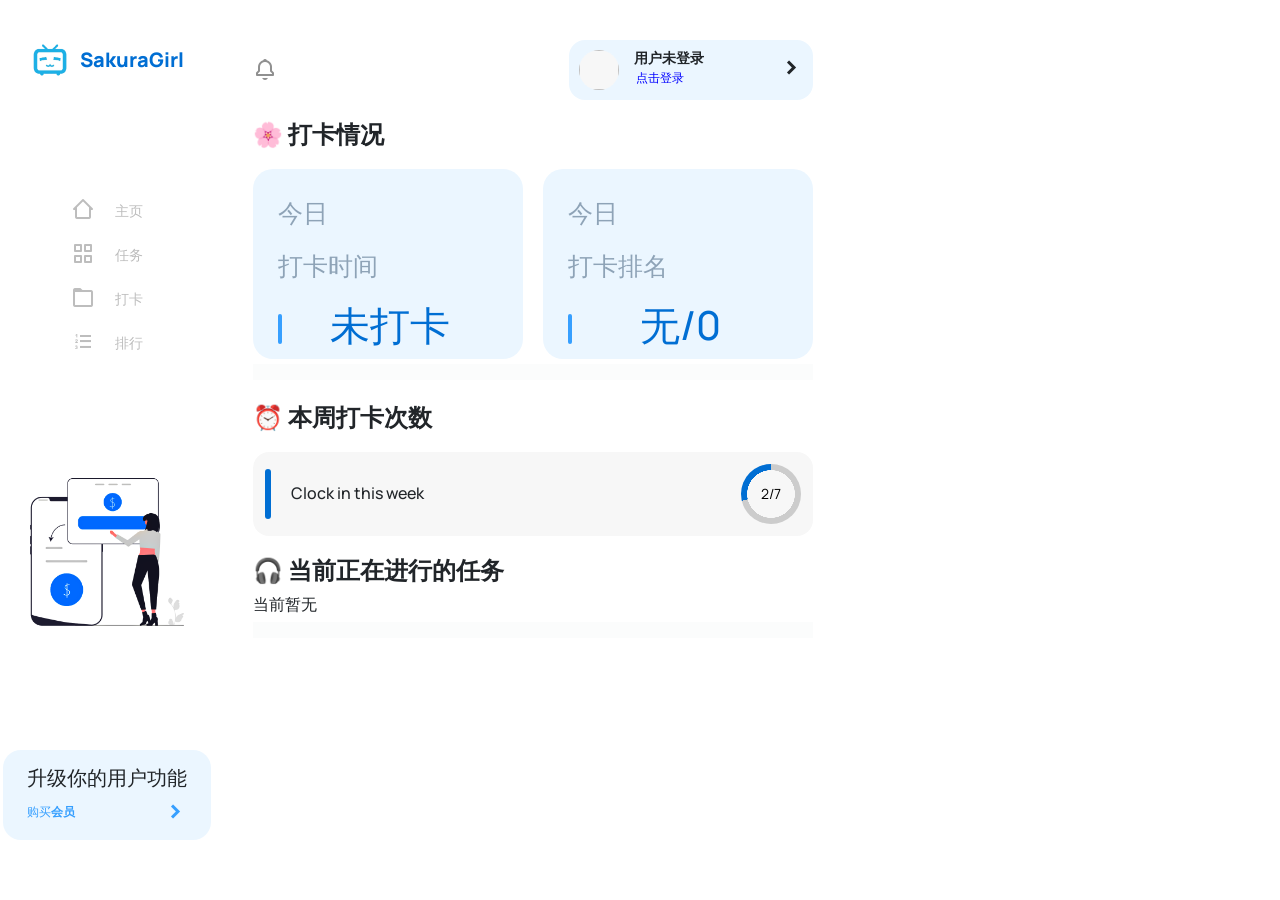
==== commit f34d2a34: "finish" ====
--- a/index.html
+++ b/index.html
@@ -1 +1 @@
-<!doctype html><html lang=""><head><meta charset="utf-8"><meta http-equiv="X-UA-Compatible" content="IE=edge"><meta name="viewport" content="width=device-width,initial-scale=1"><link rel="icon" href="/static/favicon.ico"><title>dashboard_vue</title><script defer="defer" src="/static/js/chunk-vendors.cc976ae6.js"></script><script defer="defer" src="/static/js/app.172d5de1.js"></script><link href="/static/css/chunk-vendors.8a42e1de.css" rel="stylesheet"><link href="/static/css/app.a9bb3b46.css" rel="stylesheet"></head><body><noscript><strong>We're sorry but dashboard_vue doesn't work properly without JavaScript enabled. Please enable it to continue.</strong></noscript><div id="app"></div></body></html>+<!doctype html><html lang=""><head><meta charset="utf-8"><meta http-equiv="X-UA-Compatible" content="IE=edge"><meta name="viewport" content="width=device-width,initial-scale=1"><link rel="icon" href="/static/favicon.ico"><title>dashboard_vue</title><script defer="defer" src="/static/js/chunk-vendors.67046163.js"></script><script defer="defer" src="/static/js/app.cf8a2675.js"></script><link href="/static/css/chunk-vendors.8a42e1de.css" rel="stylesheet"><link href="/static/css/app.373f5f7b.css" rel="stylesheet"></head><body><noscript><strong>We're sorry but dashboard_vue doesn't work properly without JavaScript enabled. Please enable it to continue.</strong></noscript><div id="app"></div></body></html>
--- a/static/css/app.373f5f7b.css
+++ b/static/css/app.373f5f7b.css
@@ -0,0 +1 @@
+@import url(https://fonts.googleapis.com/css2?family=Manrope:wght@300;400;500;600;700;800&display=swap);@import url(https://fonts.googleapis.com/css2?family=Montserrat:wght@300;400;500;600;700&display=swap);*{margin:0;padding:0;box-sizing:border-box;font-family:Manrope,sans-serif}a{text-decoration:none;color:#369fff}i{font-size:24px}.cont{display:grid;grid-template-columns:1fr 3fr 2fr;height:100vh}.cont .left-section{display:flex;flex-direction:column;align-items:center;justify-content:space-between;padding:40px 0}.cont .left-section .logo{display:flex;align-items:center;gap:10px}.cont .left-section .logo img{width:40px;height:40px;-o-object-fit:cover;object-fit:cover}.cont .left-section .logo a{font-weight:800;font-size:20px;color:#006ed3}.menu-btn{width:32px;height:32px;align-items:center;justify-content:center;border:none;background-color:#d1e6f9;border-radius:6px;cursor:pointer;display:none}.menu-btn i{font-size:18px;color:#208bee}.cont .left-section .sidebar{display:flex;flex-direction:column;gap:20px}.cont .left-section .sidebar .item{display:flex;gap:20px;cursor:pointer}.cont .left-section .sidebar a,.cont .left-section .sidebar i{color:#bdbdbd;transition:all .3s ease}.cont .left-section .sidebar a{display:flex;align-items:center;gap:30px;font-size:14px;position:relative}.cont .left-section .sidebar .item#active a,.cont .left-section .sidebar .item#active i,.cont .left-section .upgrade .link i{color:#369fff}.cont .left-section .sidebar .item a:after{position:absolute;content:"";width:0;height:0;background-color:#369fff;right:-30px;border-radius:50%;top:0;transform:translateY(116%);transition:all .3s ease}.cont .left-section .sidebar .item#active a:after{width:8px;height:8px}.cont .left-section .pic img{width:160px}.cont .left-section .upgrade{background:#ebf6ff;height:90px;display:flex;flex-direction:column;justify-content:space-between;padding:16px 24px;margin-bottom:20px;border-radius:18px;cursor:pointer}.cont .left-section .upgrade .link{display:flex;align-items:center;justify-content:space-between}.cont .left-section .upgrade .link a{font-size:12px}main{border-right:2px solid #f0f0f0;border-left:2px solid #f0f0f0;padding:40px 40px 0 40px}main header{display:flex;align-items:center;gap:15px}main header h5{font-size:18px;color:#369fff;font-weight:400}main .separator{display:flex;align-items:center;justify-content:space-between;margin-top:20px}main .separator .info{display:flex;align-items:center;gap:30px}main .separator .info h3{font-size:30px}main .separator .info a{margin-top:6px;font-size:14px}main .separator .search{display:flex;align-items:center;gap:14px}main .separator .search i{font-size:20px;color:#bdbdbd}main .separator .search input{border:none;font-size:14px;width:80px;outline:none}main .separator .search input::-moz-placeholder{color:#bdbdbd}main .separator .search input::placeholder{color:#bdbdbd}main .analytics{display:grid;grid-template-columns:1fr 1fr;gap:20px;margin-top:20px}main .analytics .item{display:flex;align-items:center;justify-content:space-between;height:140px;min-width:214px;padding:20px;border-radius:20px}main .analytics .item .pgs{display:flex;flex-direction:column;justify-content:space-between}main .analytics .item .pgs .info h5{color:#fff;font-size:20px;font-weight:700}main .analytics .item .pgs .info p{color:#fff;font-size:12px}main .analytics .item .pgs .pgs-bar{display:flex;align-items:center;justify-content:center;margin-top:20px;width:52px;height:52px;border-radius:50%}main .analytics .item:nth-child(4n+1) .pgs .pgs-bar{background:radial-gradient(closest-side,#006ed3 79%,transparent 80%,transparent 100%),conic-gradient(#208bee 25%,#fff 0)}main .analytics .item:nth-child(4n+2) .pgs .pgs-bar{background:radial-gradient(closest-side,#ff993a 79%,transparent 80%,transparent 100%),conic-gradient(#ff7e07 50%,#fff 0)}main .analytics .item:nth-child(4n+3) .pgs .pgs-bar{background:radial-gradient(closest-side,#8ac53e 79%,transparent 80%,transparent 100%),conic-gradient(#6eb33d 75%,#fff 0)}main .analytics .item:nth-child(4n) .pgs .pgs-bar{background:radial-gradient(closest-side,#ffd043 79%,transparent 80%,transparent 100%),conic-gradient(#ffc000 25%,#fff 0)}main .analytics .item .pgs .pgs-bar:before{font-size:10px;color:#fff}main .analytics .item:nth-child(4n) .pgs .pgs-bar:before,main .analytics .item:nth-child(4n+1) .pgs .pgs-bar:before,main .analytics .item:nth-child(4n+2) .pgs .pgs-bar:before,main .analytics .item:nth-child(4n+3) .pgs .pgs-bar:before{content:""}main .analytics .item i{font-size:80px;color:#fff}main .analytics .item:nth-child(4n+1){background:#006ed3}main .analytics .item:nth-child(4n+2){background:#ff993a}main .analytics .item:nth-child(4n+3){background:#8ac53e}main .analytics .item:nth-child(4n+4){background:#ffd043}main .planning{display:grid;grid-template-columns:1fr 1fr;gap:10px;margin-top:20px}main .planning .item{display:flex;align-items:center;justify-content:space-between;padding:20px;background-color:#f7f7f7;border-radius:20px}main .planning .item .left{display:flex;align-items:center;gap:10px}main .planning .item .left .icon{width:50px;height:50px;border-radius:12px;display:flex;align-items:center;justify-content:center}main .planning .item:nth-child(4n+1) .left .icon{background:#d1e6f9}main .planning .item:nth-child(4n+1) .left .icon i{color:#369fff}main .planning .item:nth-child(4n+2) .left .icon{background:#f9e5d2}main .planning .item:nth-child(4n+2) .left .icon i{color:#ff993a}main .planning .item:nth-child(4n+3) .left .icon{background:#e2edd2}main .planning .item:nth-child(4n+3) .left .icon i{color:#8ac53e}main .planning .item:nth-child(4n) .left .icon{background:#f9f0d3}main .planning .item:nth-child(4n) .left .icon i{color:#ffd143}main .planning .item .left .details h5{font-size:12px;font-weight:600}main .planning .item .left .details p{font-size:12px;color:#bdbdbd}main .planning .item>i{cursor:pointer}.cont .right-section{padding:40px 40px 0 40px}.cont .right-section .top{display:flex;align-items:center;justify-content:space-between}.cont .right-section .top>i{color:#909090;position:relative;cursor:pointer}.cont .right-section .top .profile{display:flex;align-items:center;justify-content:space-between;padding:10px;background:#ebf6ff;width:244px;height:60px;border-radius:16px}.cont .right-section .top .profile>i{cursor:pointer}.cont .right-section .top .profile .left{display:flex;gap:15px}.cont .right-section .top .profile .left img{width:40px;height:40px;border-radius:50%;-o-object-fit:cover;object-fit:cover;-o-object-position:top;object-position:top}.cont .right-section .top .profile .left .user h5{font-size:14px;font-weight:600}.cont .right-section .top .profile .left .user a{font-size:12px}.cont .right-section .separator#first{margin-top:8px}.cont .right-section .separator h4{font-weight:700;font-size:24px;margin-top:20px}.cont .right-section .stats{display:grid;grid-template-columns:1fr 1fr;margin-top:20px;gap:20px}.cont .right-section .stats .item{display:flex;flex-direction:column;justify-content:space-between;height:190px;padding:25px;background:#ebf6ff;border-radius:20px}.cont .right-section .stats .item .top{display:flex;flex-direction:column;align-items:start}.cont .right-section .stats .top p{font-size:25px;color:#8ea3b7;font-weight:400}.cont .right-section .stats .item .bottom{display:flex;align-items:center;justify-content:space-between}.cont .right-section .stats .item .bottom .line{width:4px;height:30px;background:#369fff;border-radius:20px}.cont .right-section .stats .item .bottom h3{font-size:40px;color:#006ed3}.cont .right-section .weekly{margin-top:20px;display:flex;align-items:center;justify-content:space-between;width:100%;padding:12px;background:#f7f7f7;border-radius:16px}.cont .right-section .weekly .title{display:flex;align-items:center;gap:20px}.cont .right-section .weekly .title .line{width:6px;height:50px;background:#006ed3;border-radius:20px}.cont .right-section .weekly h5{font-size:16px}.cont .right-section .weekly .pgs-bar{display:flex;align-items:center;justify-content:center;width:60px;height:60px;border-radius:50%;background:radial-gradient(closest-side,#f7f7f7 79%,transparent 80%,transparent 100%),conic-gradient(#ccc 85.71429%,#006ed3 0)}.cont .right-section .weekly .pgs-bar:before{font-size:14px;color:#000}.cont .right-section .weekly .pgs-bar.week-clock-1{background:radial-gradient(closest-side,#f7f7f7 79%,transparent 80%,transparent 100%),conic-gradient(#ccc 85.71429%,#006ed3 0)}.cont .right-section .weekly .pgs-bar.week-clock-2{background:radial-gradient(closest-side,#f7f7f7 79%,transparent 80%,transparent 100%),conic-gradient(#ccc 71.42857%,#006ed3 0)}.cont .right-section .weekly .pgs-bar.week-clock-3{background:radial-gradient(closest-side,#f7f7f7 79%,transparent 80%,transparent 100%),conic-gradient(#ccc 57.14286%,#006ed3 0)}.cont .right-section .weekly .pgs-bar.week-clock-4{background:radial-gradient(closest-side,#f7f7f7 79%,transparent 80%,transparent 100%),conic-gradient(#ccc 42.85714%,#006ed3 0)}.cont .right-section .weekly .pgs-bar.week-clock-5{background:radial-gradient(closest-side,#f7f7f7 79%,transparent 80%,transparent 100%),conic-gradient(#ccc 28.57143%,#006ed3 0)}.cont .right-section .weekly .pgs-bar.week-clock-6{background:radial-gradient(closest-side,#f7f7f7 79%,transparent 80%,transparent 100%),conic-gradient(#ccc 14.28571%,#006ed3 0)}.cont .right-section .weekly .pgs-bar.week-clock-7{background:radial-gradient(closest-side,#f7f7f7 79%,transparent 80%,transparent 100%),conic-gradient(#ccc 0,#006ed3 0)}.cont .right-section .weekly .pgs-bar.week-clock-1:before{content:"1/7"}.cont .right-section .weekly .pgs-bar.week-clock-2:before{content:"2/7"}.cont .right-section .weekly .pgs-bar.week-clock-3:before{content:"3/7"}.cont .right-section .weekly .pgs-bar.week-clock-4:before{content:"4/7"}.cont .right-section .weekly .pgs-bar.week-clock-5:before{content:"5/7"}.cont .right-section .weekly .pgs-bar.week-clock-6:before{content:"6/7"}.cont .right-section .weekly .pgs-bar.week-clock-7:before{content:"7/7"}@media screen and (max-width:1200px){.cont{grid-template-columns:1fr 6fr 5fr}.cont .left-section,.cont .right-section,.cont main{padding:20px 20px 0 20px}.cont .left-section .logo a,.cont .left-section .pic img,.cont .left-section .sidebar a,.cont .left-section .upgrade{display:none}}@media screen and (max-width:992px){.cont{grid-template-columns:1fr 1fr}.cont .left-section{position:fixed;height:60vh;background-color:#fff;box-shadow:0 4px 30px rgba(0,0,0,.1);transition:all .3s ease;top:-60vh}.cont .left-section .logo{flex-direction:column;gap:20px}.cont .left-section .logo .menu-btn,main header .menu-btn{display:flex}main h5{font-size:16px}main .separator .info{gap:15px}.cont .right-section .separator h4,main .separator .info h3{font-size:20px}main .analytics .item{min-width:160px}main .analytics .item i{display:none}main .planning{grid-template-columns:1fr;gap:10px}main .planning .item{padding:8px}.cont .right-section .stats .item{height:160px;padding:20px}.cont .right-section .stats .item .top p{font-size:14px}.cont .right-section .stats .item .bottom h3{font-size:36px}}@media screen and (max-width:768px){.cont{grid-template-columns:1fr;padding-top:80px}.cont .right-section>.top{position:absolute;top:0;right:0;width:100%;padding:20px;z-index:-100}.cont .right-section .weekly{margin-bottom:20px}}.left-section[data-v-06c556b0]{z-index:100}.vip[data-v-06c556b0]{cursor:pointer}.dropdown-menu[data-v-0119db4e]{background-color:#f7f7f7;border-radius:10%}.dropdown-menu-delete[data-v-0119db4e]{color:red}.planning[data-v-0119db4e]{transition:height 3s ease-in-out;overflow:hidden;max-height:222px;overflow-y:auto;animation:move 1.2s}.separator input[data-v-0119db4e]{border:none;color:#369fff;font-weight:700;outline:none;width:120px}input[type=date][data-v-0119db4e]::-webkit-calendar-picker-indicator{opacity:.5;font-size:18px;cursor:pointer}.kizk_show_all[data-v-0119db4e]{cursor:pointer}p[data-v-9e8b3d1e]{padding:0;margin:0}h5[data-v-9e8b3d1e]{margin:0}.show_all[data-v-9e8b3d1e]{cursor:pointer}.analytics[data-v-9e8b3d1e]{transition:height 3s ease-in-out;overflow:hidden;max-height:300px;overflow-y:auto;animation:move 1.2s}.cont .right-section .stats[data-v-6a71896c]{display:grid;grid-template-columns:1fr 1fr;margin-top:10px;gap:10px}.cont .right-section .stats .item[data-v-6a71896c]{display:flex;flex-direction:column;justify-content:space-between;height:140px;padding:25px;background:#ffebff;border-radius:20px}.cont .right-section .stats .item .top[data-v-6a71896c]{display:flex;flex-direction:column;align-items:start}.cont .right-section .stats .top p[data-v-6a71896c]{font-size:16px;color:#8ea3b7;font-weight:400}.cont .right-section .stats .item .bottom[data-v-6a71896c]{display:flex;align-items:center;justify-content:space-between}.cont .right-section .stats .item .bottom .line[data-v-6a71896c]{width:4px;height:30px;background:#ff36f8;border-radius:20px}.cont .right-section .stats .item .bottom h3[data-v-6a71896c]{font-size:30px;color:#5f00d3}.not-found{display:flex;flex-direction:column;align-items:center;justify-content:center;height:100vh;text-align:center}.not-found h1{font-size:6em}.not-found p{font-size:1.5em}.bili-photo[data-v-c62edb86]{width:30px;border-radius:50%}.clickable-link[data-v-e1ed8790]{color:blue;text-decoration:none;cursor:pointer;margin:2px}.clickable-link[data-v-e1ed8790]:hover{text-decoration:underline}h5[data-v-e1ed8790]{margin:0}img[data-v-e1ed8790]{background-color:#f7f7f7}.enter_cont[data-v-e1ed8790]{background-color:#fff;border-radius:30px;box-shadow:0 5px 15px rgba(0,0,0,.35);position:relative;overflow:hidden;width:768px;max-width:100%;min-height:480px}.enter_cont p[data-v-e1ed8790]{font-size:14px;line-height:20px;letter-spacing:.3px;margin:20px 0}.enter_cont span[data-v-e1ed8790]{font-size:12px}.enter_cont a[data-v-e1ed8790]{color:#333;font-size:13px;text-decoration:none;margin:15px 0 10px}.enter_cont button.cont-btn[data-v-e1ed8790]{background-color:#87cefa;color:#fff;font-size:12px;padding:10px 16px;border:1px solid transparent;border-radius:8px;font-weight:600;letter-spacing:.5px;text-transform:uppercase;margin-top:10px;cursor:pointer}@media (max-width:400px){.enter_cont button.cont-btn[data-v-e1ed8790]{padding:10px 10px;font-size:10px}}@media (min-width:768px){.enter_cont button.cont-btn[data-v-e1ed8790]{padding:10px 45px}}.small-font[data-v-e1ed8790]{font-size:12px}.enter_cont button.hidden.cont-btn[data-v-e1ed8790]{background-color:transparent;border-color:#fff}.enter_cont form[data-v-e1ed8790]{background-color:#fff;display:flex;align-items:center;justify-content:center;flex-direction:column;padding:0 40px;height:100%}.enter_cont input[data-v-e1ed8790]{background-color:#eee;border:none;margin:8px 0;padding:10px 15px;font-size:13px;border-radius:8px;width:100%;outline:none}.form-kizk_cont[data-v-e1ed8790]{position:absolute;top:0;height:100%;transition:all .6s ease-in-out}.sign-in[data-v-e1ed8790]{left:0;width:50%;z-index:2}.enter_cont.active .sign-in[data-v-e1ed8790]{transform:translateX(100%)}.sign-up[data-v-e1ed8790]{left:0;width:50%;opacity:0;z-index:1}.enter_cont.active .sign-up[data-v-e1ed8790]{transform:translateX(100%);opacity:1;z-index:5;animation:move-e1ed8790 .6s}@keyframes move-e1ed8790{0%,49.99%{opacity:0;z-index:1}50%,to{opacity:1;z-index:5}}.social-icons[data-v-e1ed8790]{margin:20px 0}.social-icons a[data-v-e1ed8790]{border:1px solid #ccc;border-radius:20%;display:inline-flex;justify-content:center;align-items:center;margin:0 3px;width:40px;height:40px}.toggle-eneter_cont[data-v-e1ed8790]{position:absolute;top:0;left:50%;width:50%;height:100%;overflow:hidden;transition:all .6s ease-in-out;border-radius:150px 0 0 100px;z-index:1000}.enter_cont.active .toggle-eneter_cont[data-v-e1ed8790]{transform:translateX(-100%);border-radius:0 150px 100px 0}.toggle[data-v-e1ed8790]{background-color:#87cefa;background:linear-gradient(90deg,#add8e6,#87cefa);color:#fff;position:relative;left:-100%;height:100%;width:200%;transform:translateX(0);transition:all .6s ease-in-out}.enter_cont.active .toggle[data-v-e1ed8790]{transform:translateX(50%)}.toggle-panel[data-v-e1ed8790]{position:absolute;width:50%;height:100%;display:flex;align-items:center;justify-content:center;flex-direction:column;padding:0 30px;text-align:center;top:0;transform:translateX(0);transition:all .6s ease-in-out}.toggle-left[data-v-e1ed8790]{transform:translateX(-200%)}.enter_cont.active .toggle-left[data-v-e1ed8790]{transform:translateX(0)}.toggle-right[data-v-e1ed8790]{right:0;transform:translateX(0)}.enter_cont.active .toggle-right[data-v-e1ed8790]{transform:translateX(200%)}.btn-close[data-v-e1ed8790]{position:relative;z-index:100}.dropdown-menu[data-v-e1ed8790]{background-color:#ebf6ff;border-radius:10%;opacity:.65}.bili-photo[data-v-e1ed8790]{width:30px;border-radius:50%}.kizk_table[data-v-e1ed8790]{max-height:20px;overflow-y:auto}.kizk_clock[data-v-e1ed8790]:before{content:var(--remaining-time)}.vip[data-v-e1ed8790]{cursor:pointer}#app[data-v-c278f5ee]{font-family:Avenir,Helvetica,Arial,sans-serif;-webkit-font-smoothing:antialiased;-moz-osx-font-smoothing:grayscale;text-align:center;color:#2c3e50}nav[data-v-c278f5ee]{padding:30px}nav a[data-v-c278f5ee]{font-weight:700;color:#2c3e50}nav a.router-link-exact-active[data-v-c278f5ee]{color:#42b983}@font-face{font-family:boxicons;font-weight:400;font-style:normal;src:url(/static/fonts/boxicons.f36b6848.eot);src:url(/static/fonts/boxicons.f36b6848.eot) format("embedded-opentype"),url(/static/fonts/boxicons.043adf59.woff2) format("woff2"),url(/static/fonts/boxicons.ea5a983e.woff) format("woff"),url(/static/fonts/boxicons.30e3c4d3.ttf) format("truetype"),url(/static/img/boxicons.6b4a75b1.svg?#boxicons) format("svg")}.bx{font-family:boxicons!important;font-weight:400;font-style:normal;font-variant:normal;line-height:1;text-rendering:auto;display:inline-block;text-transform:none;speak:none;-webkit-font-smoothing:antialiased;-moz-osx-font-smoothing:grayscale}.bx-ul{margin-left:2em;padding-left:0;list-style:none}.bx-ul>li{position:relative}.bx-ul .bx{font-size:inherit;line-height:inherit;position:absolute;left:-2em;width:2em;text-align:center}@keyframes spin{0%{transform:rotate(0)}to{transform:rotate(359deg)}}@keyframes burst{0%{transform:scale(1);opacity:1}90%{transform:scale(1.5);opacity:0}}@keyframes flashing{0%{opacity:1}45%{opacity:0}90%{opacity:1}}@keyframes fade-left{0%{transform:translateX(0);opacity:1}75%{transform:translateX(-20px);opacity:0}}@keyframes fade-right{0%{transform:translateX(0);opacity:1}75%{transform:translateX(20px);opacity:0}}@keyframes fade-up{0%{transform:translateY(0);opacity:1}75%{transform:translateY(-20px);opacity:0}}@keyframes fade-down{0%{transform:translateY(0);opacity:1}75%{transform:translateY(20px);opacity:0}}@keyframes tada{0%{transform:scaleX(1)}10%,20%{transform:scale3d(.95,.95,.95) rotate(-10deg)}30%,50%,70%,90%{transform:scaleX(1) rotate(10deg)}40%,60%,80%{transform:rotate(-10deg)}to{transform:scaleX(1)}}.bx-spin,.bx-spin-hover:hover{animation:spin 2s linear infinite}.bx-tada,.bx-tada-hover:hover{animation:tada 1.5s ease infinite}.bx-flashing,.bx-flashing-hover:hover{animation:flashing 1.5s linear infinite}.bx-burst,.bx-burst-hover:hover{animation:burst 1.5s linear infinite}.bx-fade-up,.bx-fade-up-hover:hover{animation:fade-up 1.5s linear infinite}.bx-fade-down,.bx-fade-down-hover:hover{animation:fade-down 1.5s linear infinite}.bx-fade-left,.bx-fade-left-hover:hover{animation:fade-left 1.5s linear infinite}.bx-fade-right,.bx-fade-right-hover:hover{animation:fade-right 1.5s linear infinite}.bx-xs{font-size:1rem!important}.bx-sm{font-size:1.55rem!important}.bx-md{font-size:2.25rem!important}.bx-lg{font-size:3rem!important}.bx-fw{font-size:1.2857142857em;line-height:.8em;width:1.2857142857em;height:.8em;margin-top:-.2em!important;vertical-align:middle}.bx-pull-left{float:left;margin-right:.3em!important}.bx-pull-right{float:right;margin-left:.3em!important}.bx-rotate-90{transform:rotate(90deg)}.bx-rotate-180{transform:rotate(180deg)}.bx-rotate-270{transform:rotate(270deg)}.bx-flip-horizontal{transform:scaleX(-1)}.bx-flip-vertical{transform:scaleY(-1)}.bx-border{padding:.25em;border:.07em solid rgba(0,0,0,.1);border-radius:.25em}.bx-border-circle{padding:.25em;border:.07em solid rgba(0,0,0,.1);border-radius:50%}.bxs-balloon:before{content:"\eb60"}.bxs-castle:before{content:"\eb79"}.bxs-coffee-bean:before{content:"\eb92"}.bxs-objects-horizontal-center:before{content:"\ebab"}.bxs-objects-horizontal-left:before{content:"\ebc4"}.bxs-objects-horizontal-right:before{content:"\ebdd"}.bxs-objects-vertical-bottom:before{content:"\ebf6"}.bxs-objects-vertical-center:before{content:"\ef40"}.bxs-objects-vertical-top:before{content:"\ef41"}.bxs-pear:before{content:"\ef42"}.bxs-shield-minus:before{content:"\ef43"}.bxs-shield-plus:before{content:"\ef44"}.bxs-shower:before{content:"\ef45"}.bxs-sushi:before{content:"\ef46"}.bxs-universal-access:before{content:"\ef47"}.bx-child:before{content:"\ef48"}.bx-horizontal-left:before{content:"\ef49"}.bx-horizontal-right:before{content:"\ef4a"}.bx-objects-horizontal-center:before{content:"\ef4b"}.bx-objects-horizontal-left:before{content:"\ef4c"}.bx-objects-horizontal-right:before{content:"\ef4d"}.bx-objects-vertical-bottom:before{content:"\ef4e"}.bx-objects-vertical-center:before{content:"\ef4f"}.bx-objects-vertical-top:before{content:"\ef50"}.bx-rfid:before{content:"\ef51"}.bx-shield-minus:before{content:"\ef52"}.bx-shield-plus:before{content:"\ef53"}.bx-shower:before{content:"\ef54"}.bx-sushi:before{content:"\ef55"}.bx-universal-access:before{content:"\ef56"}.bx-vertical-bottom:before{content:"\ef57"}.bx-vertical-top:before{content:"\ef58"}.bxl-graphql:before{content:"\ef59"}.bxl-typescript:before{content:"\ef5a"}.bxs-color:before{content:"\ef39"}.bx-reflect-horizontal:before{content:"\ef3a"}.bx-reflect-vertical:before{content:"\ef3b"}.bx-color:before{content:"\ef3c"}.bxl-mongodb:before{content:"\ef3d"}.bxl-postgresql:before{content:"\ef3e"}.bxl-deezer:before{content:"\ef3f"}.bxs-hard-hat:before{content:"\ef2a"}.bxs-home-alt-2:before{content:"\ef2b"}.bxs-cheese:before{content:"\ef2c"}.bx-home-alt-2:before{content:"\ef2d"}.bx-hard-hat:before{content:"\ef2e"}.bx-cheese:before{content:"\ef2f"}.bx-cart-add:before{content:"\ef30"}.bx-cart-download:before{content:"\ef31"}.bx-no-signal:before{content:"\ef32"}.bx-signal-1:before{content:"\ef33"}.bx-signal-2:before{content:"\ef34"}.bx-signal-3:before{content:"\ef35"}.bx-signal-4:before{content:"\ef36"}.bx-signal-5:before{content:"\ef37"}.bxl-xing:before{content:"\ef38"}.bxl-meta:before{content:"\ef27"}.bx-lemon:before{content:"\ef28"}.bxs-lemon:before{content:"\ef29"}.bx-cricket-ball:before{content:"\ef0c"}.bx-baguette:before{content:"\ef0d"}.bx-bowl-hot:before{content:"\ef0e"}.bx-bowl-rice:before{content:"\ef0f"}.bx-cable-car:before{content:"\ef10"}.bx-candles:before{content:"\ef11"}.bx-circle-half:before{content:"\ef12"}.bx-circle-quarter:before{content:"\ef13"}.bx-circle-three-quarter:before{content:"\ef14"}.bx-cross:before{content:"\ef15"}.bx-fork:before{content:"\ef16"}.bx-knife:before{content:"\ef17"}.bx-money-withdraw:before{content:"\ef18"}.bx-popsicle:before{content:"\ef19"}.bx-scatter-chart:before{content:"\ef1a"}.bxs-baguette:before{content:"\ef1b"}.bxs-bowl-hot:before{content:"\ef1c"}.bxs-bowl-rice:before{content:"\ef1d"}.bxs-cable-car:before{content:"\ef1e"}.bxs-circle-half:before{content:"\ef1f"}.bxs-circle-quarter:before{content:"\ef20"}.bxs-circle-three-quarter:before{content:"\ef21"}.bxs-cricket-ball:before{content:"\ef22"}.bxs-invader:before{content:"\ef23"}.bx-male-female:before{content:"\ef24"}.bxs-popsicle:before{content:"\ef25"}.bxs-tree-alt:before{content:"\ef26"}.bxl-venmo:before{content:"\e900"}.bxl-upwork:before{content:"\e901"}.bxl-netlify:before{content:"\e902"}.bxl-java:before{content:"\e903"}.bxl-heroku:before{content:"\e904"}.bxl-go-lang:before{content:"\e905"}.bxl-gmail:before{content:"\e906"}.bxl-flask:before{content:"\e907"}.bxl-99designs:before{content:"\e908"}.bxl-500px:before{content:"\e909"}.bxl-adobe:before{content:"\e90a"}.bxl-airbnb:before{content:"\e90b"}.bxl-algolia:before{content:"\e90c"}.bxl-amazon:before{content:"\e90d"}.bxl-android:before{content:"\e90e"}.bxl-angular:before{content:"\e90f"}.bxl-apple:before{content:"\e910"}.bxl-audible:before{content:"\e911"}.bxl-aws:before{content:"\e912"}.bxl-baidu:before{content:"\e913"}.bxl-behance:before{content:"\e914"}.bxl-bing:before{content:"\e915"}.bxl-bitcoin:before{content:"\e916"}.bxl-blender:before{content:"\e917"}.bxl-blogger:before{content:"\e918"}.bxl-bootstrap:before{content:"\e919"}.bxl-chrome:before{content:"\e91a"}.bxl-codepen:before{content:"\e91b"}.bxl-c-plus-plus:before{content:"\e91c"}.bxl-creative-commons:before{content:"\e91d"}.bxl-css3:before{content:"\e91e"}.bxl-dailymotion:before{content:"\e91f"}.bxl-deviantart:before{content:"\e920"}.bxl-dev-to:before{content:"\e921"}.bxl-digg:before{content:"\e922"}.bxl-digitalocean:before{content:"\e923"}.bxl-discord:before{content:"\e924"}.bxl-discord-alt:before{content:"\e925"}.bxl-discourse:before{content:"\e926"}.bxl-django:before{content:"\e927"}.bxl-docker:before{content:"\e928"}.bxl-dribbble:before{content:"\e929"}.bxl-dropbox:before{content:"\e92a"}.bxl-drupal:before{content:"\e92b"}.bxl-ebay:before{content:"\e92c"}.bxl-edge:before{content:"\e92d"}.bxl-etsy:before{content:"\e92e"}.bxl-facebook:before{content:"\e92f"}.bxl-facebook-circle:before{content:"\e930"}.bxl-facebook-square:before{content:"\e931"}.bxl-figma:before{content:"\e932"}.bxl-firebase:before{content:"\e933"}.bxl-firefox:before{content:"\e934"}.bxl-flickr:before{content:"\e935"}.bxl-flickr-square:before{content:"\e936"}.bxl-flutter:before{content:"\e937"}.bxl-foursquare:before{content:"\e938"}.bxl-git:before{content:"\e939"}.bxl-github:before{content:"\e93a"}.bxl-gitlab:before{content:"\e93b"}.bxl-google:before{content:"\e93c"}.bxl-google-cloud:before{content:"\e93d"}.bxl-google-plus:before{content:"\e93e"}.bxl-google-plus-circle:before{content:"\e93f"}.bxl-html5:before{content:"\e940"}.bxl-imdb:before{content:"\e941"}.bxl-instagram:before{content:"\e942"}.bxl-instagram-alt:before{content:"\e943"}.bxl-internet-explorer:before{content:"\e944"}.bxl-invision:before{content:"\e945"}.bxl-javascript:before{content:"\e946"}.bxl-joomla:before{content:"\e947"}.bxl-jquery:before{content:"\e948"}.bxl-jsfiddle:before{content:"\e949"}.bxl-kickstarter:before{content:"\e94a"}.bxl-kubernetes:before{content:"\e94b"}.bxl-less:before{content:"\e94c"}.bxl-linkedin:before{content:"\e94d"}.bxl-linkedin-square:before{content:"\e94e"}.bxl-magento:before{content:"\e94f"}.bxl-mailchimp:before{content:"\e950"}.bxl-markdown:before{content:"\e951"}.bxl-mastercard:before{content:"\e952"}.bxl-mastodon:before{content:"\e953"}.bxl-medium:before{content:"\e954"}.bxl-medium-old:before{content:"\e955"}.bxl-medium-square:before{content:"\e956"}.bxl-messenger:before{content:"\e957"}.bxl-microsoft:before{content:"\e958"}.bxl-microsoft-teams:before{content:"\e959"}.bxl-nodejs:before{content:"\e95a"}.bxl-ok-ru:before{content:"\e95b"}.bxl-opera:before{content:"\e95c"}.bxl-patreon:before{content:"\e95d"}.bxl-paypal:before{content:"\e95e"}.bxl-periscope:before{content:"\e95f"}.bxl-php:before{content:"\e960"}.bxl-pinterest:before{content:"\e961"}.bxl-pinterest-alt:before{content:"\e962"}.bxl-play-store:before{content:"\e963"}.bxl-pocket:before{content:"\e964"}.bxl-product-hunt:before{content:"\e965"}.bxl-python:before{content:"\e966"}.bxl-quora:before{content:"\e967"}.bxl-react:before{content:"\e968"}.bxl-redbubble:before{content:"\e969"}.bxl-reddit:before{content:"\e96a"}.bxl-redux:before{content:"\e96b"}.bxl-sass:before{content:"\e96c"}.bxl-shopify:before{content:"\e96d"}.bxl-sketch:before{content:"\e96e"}.bxl-skype:before{content:"\e96f"}.bxl-slack:before{content:"\e970"}.bxl-slack-old:before{content:"\e971"}.bxl-snapchat:before{content:"\e972"}.bxl-soundcloud:before{content:"\e973"}.bxl-spotify:before{content:"\e974"}.bxl-spring-boot:before{content:"\e975"}.bxl-squarespace:before{content:"\e976"}.bxl-stack-overflow:before{content:"\e977"}.bxl-steam:before{content:"\e978"}.bxl-stripe:before{content:"\e979"}.bxl-tailwind-css:before{content:"\e97a"}.bxl-telegram:before{content:"\e97b"}.bxl-tiktok:before{content:"\e97c"}.bxl-trello:before{content:"\e97d"}.bxl-trip-advisor:before{content:"\e97e"}.bxl-tumblr:before{content:"\e97f"}.bxl-tux:before{content:"\e980"}.bxl-twitch:before{content:"\e981"}.bxl-twitter:before{content:"\e982"}.bxl-unity:before{content:"\e983"}.bxl-unsplash:before{content:"\e984"}.bxl-vimeo:before{content:"\e985"}.bxl-visa:before{content:"\e986"}.bxl-visual-studio:before{content:"\e987"}.bxl-vk:before{content:"\e988"}.bxl-vuejs:before{content:"\e989"}.bxl-whatsapp:before{content:"\e98a"}.bxl-whatsapp-square:before{content:"\e98b"}.bxl-wikipedia:before{content:"\e98c"}.bxl-windows:before{content:"\e98d"}.bxl-wix:before{content:"\e98e"}.bxl-wordpress:before{content:"\e98f"}.bxl-yahoo:before{content:"\e990"}.bxl-yelp:before{content:"\e991"}.bxl-youtube:before{content:"\e992"}.bxl-zoom:before{content:"\e993"}.bx-collapse-alt:before{content:"\e994"}.bx-collapse-horizontal:before{content:"\e995"}.bx-collapse-vertical:before{content:"\e996"}.bx-expand-horizontal:before{content:"\e997"}.bx-expand-vertical:before{content:"\e998"}.bx-injection:before{content:"\e999"}.bx-leaf:before{content:"\e99a"}.bx-math:before{content:"\e99b"}.bx-party:before{content:"\e99c"}.bx-abacus:before{content:"\e99d"}.bx-accessibility:before{content:"\e99e"}.bx-add-to-queue:before{content:"\e99f"}.bx-adjust:before{content:"\e9a0"}.bx-alarm:before{content:"\e9a1"}.bx-alarm-add:before{content:"\e9a2"}.bx-alarm-exclamation:before{content:"\e9a3"}.bx-alarm-off:before{content:"\e9a4"}.bx-alarm-snooze:before{content:"\e9a5"}.bx-album:before{content:"\e9a6"}.bx-align-justify:before{content:"\e9a7"}.bx-align-left:before{content:"\e9a8"}.bx-align-middle:before{content:"\e9a9"}.bx-align-right:before{content:"\e9aa"}.bx-analyse:before{content:"\e9ab"}.bx-anchor:before{content:"\e9ac"}.bx-angry:before{content:"\e9ad"}.bx-aperture:before{content:"\e9ae"}.bx-arch:before{content:"\e9af"}.bx-archive:before{content:"\e9b0"}.bx-archive-in:before{content:"\e9b1"}.bx-archive-out:before{content:"\e9b2"}.bx-area:before{content:"\e9b3"}.bx-arrow-back:before{content:"\e9b4"}.bx-arrow-from-bottom:before{content:"\e9b5"}.bx-arrow-from-left:before{content:"\e9b6"}.bx-arrow-from-right:before{content:"\e9b7"}.bx-arrow-from-top:before{content:"\e9b8"}.bx-arrow-to-bottom:before{content:"\e9b9"}.bx-arrow-to-left:before{content:"\e9ba"}.bx-arrow-to-right:before{content:"\e9bb"}.bx-arrow-to-top:before{content:"\e9bc"}.bx-at:before{content:"\e9bd"}.bx-atom:before{content:"\e9be"}.bx-award:before{content:"\e9bf"}.bx-badge:before{content:"\e9c0"}.bx-badge-check:before{content:"\e9c1"}.bx-ball:before{content:"\e9c2"}.bx-band-aid:before{content:"\e9c3"}.bx-bar-chart:before{content:"\e9c4"}.bx-bar-chart-alt:before{content:"\e9c5"}.bx-bar-chart-alt-2:before{content:"\e9c6"}.bx-bar-chart-square:before{content:"\e9c7"}.bx-barcode:before{content:"\e9c8"}.bx-barcode-reader:before{content:"\e9c9"}.bx-baseball:before{content:"\e9ca"}.bx-basket:before{content:"\e9cb"}.bx-basketball:before{content:"\e9cc"}.bx-bath:before{content:"\e9cd"}.bx-battery:before{content:"\e9ce"}.bx-bed:before{content:"\e9cf"}.bx-been-here:before{content:"\e9d0"}.bx-beer:before{content:"\e9d1"}.bx-bell:before{content:"\e9d2"}.bx-bell-minus:before{content:"\e9d3"}.bx-bell-off:before{content:"\e9d4"}.bx-bell-plus:before{content:"\e9d5"}.bx-bible:before{content:"\e9d6"}.bx-bitcoin:before{content:"\e9d7"}.bx-blanket:before{content:"\e9d8"}.bx-block:before{content:"\e9d9"}.bx-bluetooth:before{content:"\e9da"}.bx-body:before{content:"\e9db"}.bx-bold:before{content:"\e9dc"}.bx-bolt-circle:before{content:"\e9dd"}.bx-bomb:before{content:"\e9de"}.bx-bone:before{content:"\e9df"}.bx-bong:before{content:"\e9e0"}.bx-book:before{content:"\e9e1"}.bx-book-add:before{content:"\e9e2"}.bx-book-alt:before{content:"\e9e3"}.bx-book-bookmark:before{content:"\e9e4"}.bx-book-content:before{content:"\e9e5"}.bx-book-heart:before{content:"\e9e6"}.bx-bookmark:before{content:"\e9e7"}.bx-bookmark-alt:before{content:"\e9e8"}.bx-bookmark-alt-minus:before{content:"\e9e9"}.bx-bookmark-alt-plus:before{content:"\e9ea"}.bx-bookmark-heart:before{content:"\e9eb"}.bx-bookmark-minus:before{content:"\e9ec"}.bx-bookmark-plus:before{content:"\e9ed"}.bx-bookmarks:before{content:"\e9ee"}.bx-book-open:before{content:"\e9ef"}.bx-book-reader:before{content:"\e9f0"}.bx-border-all:before{content:"\e9f1"}.bx-border-bottom:before{content:"\e9f2"}.bx-border-inner:before{content:"\e9f3"}.bx-border-left:before{content:"\e9f4"}.bx-border-none:before{content:"\e9f5"}.bx-border-outer:before{content:"\e9f6"}.bx-border-radius:before{content:"\e9f7"}.bx-border-right:before{content:"\e9f8"}.bx-border-top:before{content:"\e9f9"}.bx-bot:before{content:"\e9fa"}.bx-bowling-ball:before{content:"\e9fb"}.bx-box:before{content:"\e9fc"}.bx-bracket:before{content:"\e9fd"}.bx-braille:before{content:"\e9fe"}.bx-brain:before{content:"\e9ff"}.bx-briefcase:before{content:"\ea00"}.bx-briefcase-alt:before{content:"\ea01"}.bx-briefcase-alt-2:before{content:"\ea02"}.bx-brightness:before{content:"\ea03"}.bx-brightness-half:before{content:"\ea04"}.bx-broadcast:before{content:"\ea05"}.bx-brush:before{content:"\ea06"}.bx-brush-alt:before{content:"\ea07"}.bx-bug:before{content:"\ea08"}.bx-bug-alt:before{content:"\ea09"}.bx-building:before{content:"\ea0a"}.bx-building-house:before{content:"\ea0b"}.bx-buildings:before{content:"\ea0c"}.bx-bulb:before{content:"\ea0d"}.bx-bullseye:before{content:"\ea0e"}.bx-buoy:before{content:"\ea0f"}.bx-bus:before{content:"\ea10"}.bx-bus-school:before{content:"\ea11"}.bx-cabinet:before{content:"\ea12"}.bx-cake:before{content:"\ea13"}.bx-calculator:before{content:"\ea14"}.bx-calendar:before{content:"\ea15"}.bx-calendar-alt:before{content:"\ea16"}.bx-calendar-check:before{content:"\ea17"}.bx-calendar-edit:before{content:"\ea18"}.bx-calendar-event:before{content:"\ea19"}.bx-calendar-exclamation:before{content:"\ea1a"}.bx-calendar-heart:before{content:"\ea1b"}.bx-calendar-minus:before{content:"\ea1c"}.bx-calendar-plus:before{content:"\ea1d"}.bx-calendar-star:before{content:"\ea1e"}.bx-calendar-week:before{content:"\ea1f"}.bx-calendar-x:before{content:"\ea20"}.bx-camera:before{content:"\ea21"}.bx-camera-home:before{content:"\ea22"}.bx-camera-movie:before{content:"\ea23"}.bx-camera-off:before{content:"\ea24"}.bx-capsule:before{content:"\ea25"}.bx-captions:before{content:"\ea26"}.bx-car:before{content:"\ea27"}.bx-card:before{content:"\ea28"}.bx-caret-down:before{content:"\ea29"}.bx-caret-down-circle:before{content:"\ea2a"}.bx-caret-down-square:before{content:"\ea2b"}.bx-caret-left:before{content:"\ea2c"}.bx-caret-left-circle:before{content:"\ea2d"}.bx-caret-left-square:before{content:"\ea2e"}.bx-caret-right:before{content:"\ea2f"}.bx-caret-right-circle:before{content:"\ea30"}.bx-caret-right-square:before{content:"\ea31"}.bx-caret-up:before{content:"\ea32"}.bx-caret-up-circle:before{content:"\ea33"}.bx-caret-up-square:before{content:"\ea34"}.bx-carousel:before{content:"\ea35"}.bx-cart:before{content:"\ea36"}.bx-cart-alt:before{content:"\ea37"}.bx-cast:before{content:"\ea38"}.bx-category:before{content:"\ea39"}.bx-category-alt:before{content:"\ea3a"}.bx-cctv:before{content:"\ea3b"}.bx-certification:before{content:"\ea3c"}.bx-chair:before{content:"\ea3d"}.bx-chalkboard:before{content:"\ea3e"}.bx-chart:before{content:"\ea3f"}.bx-chat:before{content:"\ea40"}.bx-check:before{content:"\ea41"}.bx-checkbox:before{content:"\ea42"}.bx-checkbox-checked:before{content:"\ea43"}.bx-checkbox-minus:before{content:"\ea44"}.bx-checkbox-square:before{content:"\ea45"}.bx-check-circle:before{content:"\ea46"}.bx-check-double:before{content:"\ea47"}.bx-check-shield:before{content:"\ea48"}.bx-check-square:before{content:"\ea49"}.bx-chevron-down:before{content:"\ea4a"}.bx-chevron-down-circle:before{content:"\ea4b"}.bx-chevron-down-square:before{content:"\ea4c"}.bx-chevron-left:before{content:"\ea4d"}.bx-chevron-left-circle:before{content:"\ea4e"}.bx-chevron-left-square:before{content:"\ea4f"}.bx-chevron-right:before{content:"\ea50"}.bx-chevron-right-circle:before{content:"\ea51"}.bx-chevron-right-square:before{content:"\ea52"}.bx-chevrons-down:before{content:"\ea53"}.bx-chevrons-left:before{content:"\ea54"}.bx-chevrons-right:before{content:"\ea55"}.bx-chevrons-up:before{content:"\ea56"}.bx-chevron-up:before{content:"\ea57"}.bx-chevron-up-circle:before{content:"\ea58"}.bx-chevron-up-square:before{content:"\ea59"}.bx-chip:before{content:"\ea5a"}.bx-church:before{content:"\ea5b"}.bx-circle:before{content:"\ea5c"}.bx-clinic:before{content:"\ea5d"}.bx-clipboard:before{content:"\ea5e"}.bx-closet:before{content:"\ea5f"}.bx-cloud:before{content:"\ea60"}.bx-cloud-download:before{content:"\ea61"}.bx-cloud-drizzle:before{content:"\ea62"}.bx-cloud-lightning:before{content:"\ea63"}.bx-cloud-light-rain:before{content:"\ea64"}.bx-cloud-rain:before{content:"\ea65"}.bx-cloud-snow:before{content:"\ea66"}.bx-cloud-upload:before{content:"\ea67"}.bx-code:before{content:"\ea68"}.bx-code-alt:before{content:"\ea69"}.bx-code-block:before{content:"\ea6a"}.bx-code-curly:before{content:"\ea6b"}.bx-coffee:before{content:"\ea6c"}.bx-coffee-togo:before{content:"\ea6d"}.bx-cog:before{content:"\ea6e"}.bx-coin:before{content:"\ea6f"}.bx-coin-stack:before{content:"\ea70"}.bx-collapse:before{content:"\ea71"}.bx-collection:before{content:"\ea72"}.bx-color-fill:before{content:"\ea73"}.bx-columns:before{content:"\ea74"}.bx-command:before{content:"\ea75"}.bx-comment:before{content:"\ea76"}.bx-comment-add:before{content:"\ea77"}.bx-comment-check:before{content:"\ea78"}.bx-comment-detail:before{content:"\ea79"}.bx-comment-dots:before{content:"\ea7a"}.bx-comment-edit:before{content:"\ea7b"}.bx-comment-error:before{content:"\ea7c"}.bx-comment-minus:before{content:"\ea7d"}.bx-comment-x:before{content:"\ea7e"}.bx-compass:before{content:"\ea7f"}.bx-confused:before{content:"\ea80"}.bx-conversation:before{content:"\ea81"}.bx-cookie:before{content:"\ea82"}.bx-cool:before{content:"\ea83"}.bx-copy:before{content:"\ea84"}.bx-copy-alt:before{content:"\ea85"}.bx-copyright:before{content:"\ea86"}.bx-credit-card:before{content:"\ea87"}.bx-credit-card-alt:before{content:"\ea88"}.bx-credit-card-front:before{content:"\ea89"}.bx-crop:before{content:"\ea8a"}.bx-crosshair:before{content:"\ea8b"}.bx-crown:before{content:"\ea8c"}.bx-cube:before{content:"\ea8d"}.bx-cube-alt:before{content:"\ea8e"}.bx-cuboid:before{content:"\ea8f"}.bx-current-location:before{content:"\ea90"}.bx-customize:before{content:"\ea91"}.bx-cut:before{content:"\ea92"}.bx-cycling:before{content:"\ea93"}.bx-cylinder:before{content:"\ea94"}.bx-data:before{content:"\ea95"}.bx-desktop:before{content:"\ea96"}.bx-detail:before{content:"\ea97"}.bx-devices:before{content:"\ea98"}.bx-dialpad:before{content:"\ea99"}.bx-dialpad-alt:before{content:"\ea9a"}.bx-diamond:before{content:"\ea9b"}.bx-dice-1:before{content:"\ea9c"}.bx-dice-2:before{content:"\ea9d"}.bx-dice-3:before{content:"\ea9e"}.bx-dice-4:before{content:"\ea9f"}.bx-dice-5:before{content:"\eaa0"}.bx-dice-6:before{content:"\eaa1"}.bx-directions:before{content:"\eaa2"}.bx-disc:before{content:"\eaa3"}.bx-dish:before{content:"\eaa4"}.bx-dislike:before{content:"\eaa5"}.bx-dizzy:before{content:"\eaa6"}.bx-dna:before{content:"\eaa7"}.bx-dock-bottom:before{content:"\eaa8"}.bx-dock-left:before{content:"\eaa9"}.bx-dock-right:before{content:"\eaaa"}.bx-dock-top:before{content:"\eaab"}.bx-dollar:before{content:"\eaac"}.bx-dollar-circle:before{content:"\eaad"}.bx-donate-blood:before{content:"\eaae"}.bx-donate-heart:before{content:"\eaaf"}.bx-door-open:before{content:"\eab0"}.bx-dots-horizontal:before{content:"\eab1"}.bx-dots-horizontal-rounded:before{content:"\eab2"}.bx-dots-vertical:before{content:"\eab3"}.bx-dots-vertical-rounded:before{content:"\eab4"}.bx-doughnut-chart:before{content:"\eab5"}.bx-down-arrow:before{content:"\eab6"}.bx-down-arrow-alt:before{content:"\eab7"}.bx-down-arrow-circle:before{content:"\eab8"}.bx-download:before{content:"\eab9"}.bx-downvote:before{content:"\eaba"}.bx-drink:before{content:"\eabb"}.bx-droplet:before{content:"\eabc"}.bx-dumbbell:before{content:"\eabd"}.bx-duplicate:before{content:"\eabe"}.bx-edit:before{content:"\eabf"}.bx-edit-alt:before{content:"\eac0"}.bx-envelope:before{content:"\eac1"}.bx-envelope-open:before{content:"\eac2"}.bx-equalizer:before{content:"\eac3"}.bx-eraser:before{content:"\eac4"}.bx-error:before{content:"\eac5"}.bx-error-alt:before{content:"\eac6"}.bx-error-circle:before{content:"\eac7"}.bx-euro:before{content:"\eac8"}.bx-exclude:before{content:"\eac9"}.bx-exit:before{content:"\eaca"}.bx-exit-fullscreen:before{content:"\eacb"}.bx-expand:before{content:"\eacc"}.bx-expand-alt:before{content:"\eacd"}.bx-export:before{content:"\eace"}.bx-extension:before{content:"\eacf"}.bx-face:before{content:"\ead0"}.bx-fast-forward:before{content:"\ead1"}.bx-fast-forward-circle:before{content:"\ead2"}.bx-female:before{content:"\ead3"}.bx-female-sign:before{content:"\ead4"}.bx-file:before{content:"\ead5"}.bx-file-blank:before{content:"\ead6"}.bx-file-find:before{content:"\ead7"}.bx-film:before{content:"\ead8"}.bx-filter:before{content:"\ead9"}.bx-filter-alt:before{content:"\eada"}.bx-fingerprint:before{content:"\eadb"}.bx-first-aid:before{content:"\eadc"}.bx-first-page:before{content:"\eadd"}.bx-flag:before{content:"\eade"}.bx-folder:before{content:"\eadf"}.bx-folder-minus:before{content:"\eae0"}.bx-folder-open:before{content:"\eae1"}.bx-folder-plus:before{content:"\eae2"}.bx-font:before{content:"\eae3"}.bx-font-color:before{content:"\eae4"}.bx-font-family:before{content:"\eae5"}.bx-font-size:before{content:"\eae6"}.bx-food-menu:before{content:"\eae7"}.bx-food-tag:before{content:"\eae8"}.bx-football:before{content:"\eae9"}.bx-fridge:before{content:"\eaea"}.bx-fullscreen:before{content:"\eaeb"}.bx-game:before{content:"\eaec"}.bx-gas-pump:before{content:"\eaed"}.bx-ghost:before{content:"\eaee"}.bx-gift:before{content:"\eaef"}.bx-git-branch:before{content:"\eaf0"}.bx-git-commit:before{content:"\eaf1"}.bx-git-compare:before{content:"\eaf2"}.bx-git-merge:before{content:"\eaf3"}.bx-git-pull-request:before{content:"\eaf4"}.bx-git-repo-forked:before{content:"\eaf5"}.bx-glasses:before{content:"\eaf6"}.bx-glasses-alt:before{content:"\eaf7"}.bx-globe:before{content:"\eaf8"}.bx-globe-alt:before{content:"\eaf9"}.bx-grid:before{content:"\eafa"}.bx-grid-alt:before{content:"\eafb"}.bx-grid-horizontal:before{content:"\eafc"}.bx-grid-small:before{content:"\eafd"}.bx-grid-vertical:before{content:"\eafe"}.bx-group:before{content:"\eaff"}.bx-handicap:before{content:"\eb00"}.bx-happy:before{content:"\eb01"}.bx-happy-alt:before{content:"\eb02"}.bx-happy-beaming:before{content:"\eb03"}.bx-happy-heart-eyes:before{content:"\eb04"}.bx-hash:before{content:"\eb05"}.bx-hdd:before{content:"\eb06"}.bx-heading:before{content:"\eb07"}.bx-headphone:before{content:"\eb08"}.bx-health:before{content:"\eb09"}.bx-heart:before{content:"\eb0a"}.bx-heart-circle:before{content:"\eb0b"}.bx-heart-square:before{content:"\eb0c"}.bx-help-circle:before{content:"\eb0d"}.bx-hide:before{content:"\eb0e"}.bx-highlight:before{content:"\eb0f"}.bx-history:before{content:"\eb10"}.bx-hive:before{content:"\eb11"}.bx-home:before{content:"\eb12"}.bx-home-alt:before{content:"\eb13"}.bx-home-circle:before{content:"\eb14"}.bx-home-heart:before{content:"\eb15"}.bx-home-smile:before{content:"\eb16"}.bx-horizontal-center:before{content:"\eb17"}.bx-hotel:before{content:"\eb18"}.bx-hourglass:before{content:"\eb19"}.bx-id-card:before{content:"\eb1a"}.bx-image:before{content:"\eb1b"}.bx-image-add:before{content:"\eb1c"}.bx-image-alt:before{content:"\eb1d"}.bx-images:before{content:"\eb1e"}.bx-import:before{content:"\eb1f"}.bx-infinite:before{content:"\eb20"}.bx-info-circle:before{content:"\eb21"}.bx-info-square:before{content:"\eb22"}.bx-intersect:before{content:"\eb23"}.bx-italic:before{content:"\eb24"}.bx-joystick:before{content:"\eb25"}.bx-joystick-alt:before{content:"\eb26"}.bx-joystick-button:before{content:"\eb27"}.bx-key:before{content:"\eb28"}.bx-label:before{content:"\eb29"}.bx-landscape:before{content:"\eb2a"}.bx-laptop:before{content:"\eb2b"}.bx-last-page:before{content:"\eb2c"}.bx-laugh:before{content:"\eb2d"}.bx-layer:before{content:"\eb2e"}.bx-layer-minus:before{content:"\eb2f"}.bx-layer-plus:before{content:"\eb30"}.bx-layout:before{content:"\eb31"}.bx-left-arrow:before{content:"\eb32"}.bx-left-arrow-alt:before{content:"\eb33"}.bx-left-arrow-circle:before{content:"\eb34"}.bx-left-down-arrow-circle:before{content:"\eb35"}.bx-left-indent:before{content:"\eb36"}.bx-left-top-arrow-circle:before{content:"\eb37"}.bx-library:before{content:"\eb38"}.bx-like:before{content:"\eb39"}.bx-line-chart:before{content:"\eb3a"}.bx-line-chart-down:before{content:"\eb3b"}.bx-link:before{content:"\eb3c"}.bx-link-alt:before{content:"\eb3d"}.bx-link-external:before{content:"\eb3e"}.bx-lira:before{content:"\eb3f"}.bx-list-check:before{content:"\eb40"}.bx-list-minus:before{content:"\eb41"}.bx-list-ol:before{content:"\eb42"}.bx-list-plus:before{content:"\eb43"}.bx-list-ul:before{content:"\eb44"}.bx-loader:before{content:"\eb45"}.bx-loader-alt:before{content:"\eb46"}.bx-loader-circle:before{content:"\eb47"}.bx-location-plus:before{content:"\eb48"}.bx-lock:before{content:"\eb49"}.bx-lock-alt:before{content:"\eb4a"}.bx-lock-open:before{content:"\eb4b"}.bx-lock-open-alt:before{content:"\eb4c"}.bx-log-in:before{content:"\eb4d"}.bx-log-in-circle:before{content:"\eb4e"}.bx-log-out:before{content:"\eb4f"}.bx-log-out-circle:before{content:"\eb50"}.bx-low-vision:before{content:"\eb51"}.bx-magnet:before{content:"\eb52"}.bx-mail-send:before{content:"\eb53"}.bx-male:before{content:"\eb54"}.bx-male-sign:before{content:"\eb55"}.bx-map:before{content:"\eb56"}.bx-map-alt:before{content:"\eb57"}.bx-map-pin:before{content:"\eb58"}.bx-mask:before{content:"\eb59"}.bx-medal:before{content:"\eb5a"}.bx-meh:before{content:"\eb5b"}.bx-meh-alt:before{content:"\eb5c"}.bx-meh-blank:before{content:"\eb5d"}.bx-memory-card:before{content:"\eb5e"}.bx-menu:before{content:"\eb5f"}.bx-menu-alt-left:before{content:"\ef5b"}.bx-menu-alt-right:before{content:"\eb61"}.bx-merge:before{content:"\eb62"}.bx-message:before{content:"\eb63"}.bx-message-add:before{content:"\eb64"}.bx-message-alt:before{content:"\eb65"}.bx-message-alt-add:before{content:"\eb66"}.bx-message-alt-check:before{content:"\eb67"}.bx-message-alt-detail:before{content:"\eb68"}.bx-message-alt-dots:before{content:"\eb69"}.bx-message-alt-edit:before{content:"\eb6a"}.bx-message-alt-error:before{content:"\eb6b"}.bx-message-alt-minus:before{content:"\eb6c"}.bx-message-alt-x:before{content:"\eb6d"}.bx-message-check:before{content:"\eb6e"}.bx-message-detail:before{content:"\eb6f"}.bx-message-dots:before{content:"\eb70"}.bx-message-edit:before{content:"\eb71"}.bx-message-error:before{content:"\eb72"}.bx-message-minus:before{content:"\eb73"}.bx-message-rounded:before{content:"\eb74"}.bx-message-rounded-add:before{content:"\eb75"}.bx-message-rounded-check:before{content:"\eb76"}.bx-message-rounded-detail:before{content:"\eb77"}.bx-message-rounded-dots:before{content:"\eb78"}.bx-message-rounded-edit:before{content:"\ef5c"}.bx-message-rounded-error:before{content:"\eb7a"}.bx-message-rounded-minus:before{content:"\eb7b"}.bx-message-rounded-x:before{content:"\eb7c"}.bx-message-square:before{content:"\eb7d"}.bx-message-square-add:before{content:"\eb7e"}.bx-message-square-check:before{content:"\eb7f"}.bx-message-square-detail:before{content:"\eb80"}.bx-message-square-dots:before{content:"\eb81"}.bx-message-square-edit:before{content:"\eb82"}.bx-message-square-error:before{content:"\eb83"}.bx-message-square-minus:before{content:"\eb84"}.bx-message-square-x:before{content:"\eb85"}.bx-message-x:before{content:"\eb86"}.bx-meteor:before{content:"\eb87"}.bx-microchip:before{content:"\eb88"}.bx-microphone:before{content:"\eb89"}.bx-microphone-off:before{content:"\eb8a"}.bx-minus:before{content:"\eb8b"}.bx-minus-back:before{content:"\eb8c"}.bx-minus-circle:before{content:"\eb8d"}.bx-minus-front:before{content:"\eb8e"}.bx-mobile:before{content:"\eb8f"}.bx-mobile-alt:before{content:"\eb90"}.bx-mobile-landscape:before{content:"\eb91"}.bx-mobile-vibration:before{content:"\ef5d"}.bx-money:before{content:"\eb93"}.bx-moon:before{content:"\eb94"}.bx-mouse:before{content:"\eb95"}.bx-mouse-alt:before{content:"\eb96"}.bx-move:before{content:"\eb97"}.bx-move-horizontal:before{content:"\eb98"}.bx-move-vertical:before{content:"\eb99"}.bx-movie:before{content:"\eb9a"}.bx-movie-play:before{content:"\eb9b"}.bx-music:before{content:"\eb9c"}.bx-navigation:before{content:"\eb9d"}.bx-network-chart:before{content:"\eb9e"}.bx-news:before{content:"\eb9f"}.bx-no-entry:before{content:"\eba0"}.bx-note:before{content:"\eba1"}.bx-notepad:before{content:"\eba2"}.bx-notification:before{content:"\eba3"}.bx-notification-off:before{content:"\eba4"}.bx-outline:before{content:"\eba5"}.bx-package:before{content:"\eba6"}.bx-paint:before{content:"\eba7"}.bx-paint-roll:before{content:"\eba8"}.bx-palette:before{content:"\eba9"}.bx-paperclip:before{content:"\ebaa"}.bx-paper-plane:before{content:"\ef61"}.bx-paragraph:before{content:"\ebac"}.bx-paste:before{content:"\ebad"}.bx-pause:before{content:"\ebae"}.bx-pause-circle:before{content:"\ebaf"}.bx-pen:before{content:"\ebb0"}.bx-pencil:before{content:"\ebb1"}.bx-phone:before{content:"\ebb2"}.bx-phone-call:before{content:"\ebb3"}.bx-phone-incoming:before{content:"\ebb4"}.bx-phone-off:before{content:"\ebb5"}.bx-phone-outgoing:before{content:"\ebb6"}.bx-photo-album:before{content:"\ebb7"}.bx-pie-chart:before{content:"\ebb8"}.bx-pie-chart-alt:before{content:"\ebb9"}.bx-pie-chart-alt-2:before{content:"\ebba"}.bx-pin:before{content:"\ebbb"}.bx-planet:before{content:"\ebbc"}.bx-play:before{content:"\ebbd"}.bx-play-circle:before{content:"\ebbe"}.bx-plug:before{content:"\ebbf"}.bx-plus:before{content:"\ebc0"}.bx-plus-circle:before{content:"\ebc1"}.bx-plus-medical:before{content:"\ebc2"}.bx-podcast:before{content:"\ebc3"}.bx-pointer:before{content:"\ef5e"}.bx-poll:before{content:"\ebc5"}.bx-polygon:before{content:"\ebc6"}.bx-pound:before{content:"\ebc7"}.bx-power-off:before{content:"\ebc8"}.bx-printer:before{content:"\ebc9"}.bx-pulse:before{content:"\ebca"}.bx-purchase-tag:before{content:"\ebcb"}.bx-purchase-tag-alt:before{content:"\ebcc"}.bx-pyramid:before{content:"\ebcd"}.bx-qr:before{content:"\ebce"}.bx-qr-scan:before{content:"\ebcf"}.bx-question-mark:before{content:"\ebd0"}.bx-radar:before{content:"\ebd1"}.bx-radio:before{content:"\ebd2"}.bx-radio-circle:before{content:"\ebd3"}.bx-radio-circle-marked:before{content:"\ebd4"}.bx-receipt:before{content:"\ebd5"}.bx-rectangle:before{content:"\ebd6"}.bx-recycle:before{content:"\ebd7"}.bx-redo:before{content:"\ebd8"}.bx-refresh:before{content:"\ebd9"}.bx-registered:before{content:"\ebda"}.bx-rename:before{content:"\ebdb"}.bx-repeat:before{content:"\ebdc"}.bx-reply:before{content:"\ef5f"}.bx-reply-all:before{content:"\ebde"}.bx-repost:before{content:"\ebdf"}.bx-reset:before{content:"\ebe0"}.bx-restaurant:before{content:"\ebe1"}.bx-revision:before{content:"\ebe2"}.bx-rewind:before{content:"\ebe3"}.bx-rewind-circle:before{content:"\ebe4"}.bx-right-arrow:before{content:"\ebe5"}.bx-right-arrow-alt:before{content:"\ebe6"}.bx-right-arrow-circle:before{content:"\ebe7"}.bx-right-down-arrow-circle:before{content:"\ebe8"}.bx-right-indent:before{content:"\ebe9"}.bx-right-top-arrow-circle:before{content:"\ebea"}.bx-rocket:before{content:"\ebeb"}.bx-rotate-left:before{content:"\ebec"}.bx-rotate-right:before{content:"\ebed"}.bx-rss:before{content:"\ebee"}.bx-ruble:before{content:"\ebef"}.bx-ruler:before{content:"\ebf0"}.bx-run:before{content:"\ebf1"}.bx-rupee:before{content:"\ebf2"}.bx-sad:before{content:"\ebf3"}.bx-save:before{content:"\ebf4"}.bx-scan:before{content:"\ebf5"}.bx-screenshot:before{content:"\ef60"}.bx-search:before{content:"\ebf7"}.bx-search-alt:before{content:"\ebf8"}.bx-search-alt-2:before{content:"\ebf9"}.bx-selection:before{content:"\ebfa"}.bx-select-multiple:before{content:"\ebfb"}.bx-send:before{content:"\ebfc"}.bx-server:before{content:"\ebfd"}.bx-shape-circle:before{content:"\ebfe"}.bx-shape-polygon:before{content:"\ebff"}.bx-shape-square:before{content:"\ec00"}.bx-shape-triangle:before{content:"\ec01"}.bx-share:before{content:"\ec02"}.bx-share-alt:before{content:"\ec03"}.bx-shekel:before{content:"\ec04"}.bx-shield:before{content:"\ec05"}.bx-shield-alt:before{content:"\ec06"}.bx-shield-alt-2:before{content:"\ec07"}.bx-shield-quarter:before{content:"\ec08"}.bx-shield-x:before{content:"\ec09"}.bx-shocked:before{content:"\ec0a"}.bx-shopping-bag:before{content:"\ec0b"}.bx-show:before{content:"\ec0c"}.bx-show-alt:before{content:"\ec0d"}.bx-shuffle:before{content:"\ec0e"}.bx-sidebar:before{content:"\ec0f"}.bx-sitemap:before{content:"\ec10"}.bx-skip-next:before{content:"\ec11"}.bx-skip-next-circle:before{content:"\ec12"}.bx-skip-previous:before{content:"\ec13"}.bx-skip-previous-circle:before{content:"\ec14"}.bx-sleepy:before{content:"\ec15"}.bx-slider:before{content:"\ec16"}.bx-slider-alt:before{content:"\ec17"}.bx-slideshow:before{content:"\ec18"}.bx-smile:before{content:"\ec19"}.bx-sort:before{content:"\ec1a"}.bx-sort-alt-2:before{content:"\ec1b"}.bx-sort-a-z:before{content:"\ec1c"}.bx-sort-down:before{content:"\ec1d"}.bx-sort-up:before{content:"\ec1e"}.bx-sort-z-a:before{content:"\ec1f"}.bx-spa:before{content:"\ec20"}.bx-space-bar:before{content:"\ec21"}.bx-speaker:before{content:"\ec22"}.bx-spray-can:before{content:"\ec23"}.bx-spreadsheet:before{content:"\ec24"}.bx-square:before{content:"\ec25"}.bx-square-rounded:before{content:"\ec26"}.bx-star:before{content:"\ec27"}.bx-station:before{content:"\ec28"}.bx-stats:before{content:"\ec29"}.bx-sticker:before{content:"\ec2a"}.bx-stop:before{content:"\ec2b"}.bx-stop-circle:before{content:"\ec2c"}.bx-stopwatch:before{content:"\ec2d"}.bx-store:before{content:"\ec2e"}.bx-store-alt:before{content:"\ec2f"}.bx-street-view:before{content:"\ec30"}.bx-strikethrough:before{content:"\ec31"}.bx-subdirectory-left:before{content:"\ec32"}.bx-subdirectory-right:before{content:"\ec33"}.bx-sun:before{content:"\ec34"}.bx-support:before{content:"\ec35"}.bx-swim:before{content:"\ec36"}.bx-sync:before{content:"\ec37"}.bx-tab:before{content:"\ec38"}.bx-table:before{content:"\ec39"}.bx-tachometer:before{content:"\ec3a"}.bx-tag:before{content:"\ec3b"}.bx-tag-alt:before{content:"\ec3c"}.bx-target-lock:before{content:"\ec3d"}.bx-task:before{content:"\ec3e"}.bx-task-x:before{content:"\ec3f"}.bx-taxi:before{content:"\ec40"}.bx-tennis-ball:before{content:"\ec41"}.bx-terminal:before{content:"\ec42"}.bx-test-tube:before{content:"\ec43"}.bx-text:before{content:"\ec44"}.bx-time:before{content:"\ec45"}.bx-time-five:before{content:"\ec46"}.bx-timer:before{content:"\ec47"}.bx-tired:before{content:"\ec48"}.bx-toggle-left:before{content:"\ec49"}.bx-toggle-right:before{content:"\ec4a"}.bx-tone:before{content:"\ec4b"}.bx-traffic-cone:before{content:"\ec4c"}.bx-train:before{content:"\ec4d"}.bx-transfer:before{content:"\ec4e"}.bx-transfer-alt:before{content:"\ec4f"}.bx-trash:before{content:"\ec50"}.bx-trash-alt:before{content:"\ec51"}.bx-trending-down:before{content:"\ec52"}.bx-trending-up:before{content:"\ec53"}.bx-trim:before{content:"\ec54"}.bx-trip:before{content:"\ec55"}.bx-trophy:before{content:"\ec56"}.bx-tv:before{content:"\ec57"}.bx-underline:before{content:"\ec58"}.bx-undo:before{content:"\ec59"}.bx-unite:before{content:"\ec5a"}.bx-unlink:before{content:"\ec5b"}.bx-up-arrow:before{content:"\ec5c"}.bx-up-arrow-alt:before{content:"\ec5d"}.bx-up-arrow-circle:before{content:"\ec5e"}.bx-upload:before{content:"\ec5f"}.bx-upside-down:before{content:"\ec60"}.bx-upvote:before{content:"\ec61"}.bx-usb:before{content:"\ec62"}.bx-user:before{content:"\ec63"}.bx-user-check:before{content:"\ec64"}.bx-user-circle:before{content:"\ec65"}.bx-user-minus:before{content:"\ec66"}.bx-user-pin:before{content:"\ec67"}.bx-user-plus:before{content:"\ec68"}.bx-user-voice:before{content:"\ec69"}.bx-user-x:before{content:"\ec6a"}.bx-vector:before{content:"\ec6b"}.bx-vertical-center:before{content:"\ec6c"}.bx-vial:before{content:"\ec6d"}.bx-video:before{content:"\ec6e"}.bx-video-off:before{content:"\ec6f"}.bx-video-plus:before{content:"\ec70"}.bx-video-recording:before{content:"\ec71"}.bx-voicemail:before{content:"\ec72"}.bx-volume:before{content:"\ec73"}.bx-volume-full:before{content:"\ec74"}.bx-volume-low:before{content:"\ec75"}.bx-volume-mute:before{content:"\ec76"}.bx-walk:before{content:"\ec77"}.bx-wallet:before{content:"\ec78"}.bx-wallet-alt:before{content:"\ec79"}.bx-water:before{content:"\ec7a"}.bx-webcam:before{content:"\ec7b"}.bx-wifi:before{content:"\ec7c"}.bx-wifi-0:before{content:"\ec7d"}.bx-wifi-1:before{content:"\ec7e"}.bx-wifi-2:before{content:"\ec7f"}.bx-wifi-off:before{content:"\ec80"}.bx-wind:before{content:"\ec81"}.bx-window:before{content:"\ec82"}.bx-window-alt:before{content:"\ec83"}.bx-window-close:before{content:"\ec84"}.bx-window-open:before{content:"\ec85"}.bx-windows:before{content:"\ec86"}.bx-wine:before{content:"\ec87"}.bx-wink-smile:before{content:"\ec88"}.bx-wink-tongue:before{content:"\ec89"}.bx-won:before{content:"\ec8a"}.bx-world:before{content:"\ec8b"}.bx-wrench:before{content:"\ec8c"}.bx-x:before{content:"\ec8d"}.bx-x-circle:before{content:"\ec8e"}.bx-yen:before{content:"\ec8f"}.bx-zoom-in:before{content:"\ec90"}.bx-zoom-out:before{content:"\ec91"}.bxs-party:before{content:"\ec92"}.bxs-hot:before{content:"\ec93"}.bxs-droplet:before{content:"\ec94"}.bxs-cat:before{content:"\ec95"}.bxs-dog:before{content:"\ec96"}.bxs-injection:before{content:"\ec97"}.bxs-leaf:before{content:"\ec98"}.bxs-add-to-queue:before{content:"\ec99"}.bxs-adjust:before{content:"\ec9a"}.bxs-adjust-alt:before{content:"\ec9b"}.bxs-alarm:before{content:"\ec9c"}.bxs-alarm-add:before{content:"\ec9d"}.bxs-alarm-exclamation:before{content:"\ec9e"}.bxs-alarm-off:before{content:"\ec9f"}.bxs-alarm-snooze:before{content:"\eca0"}.bxs-album:before{content:"\eca1"}.bxs-ambulance:before{content:"\eca2"}.bxs-analyse:before{content:"\eca3"}.bxs-angry:before{content:"\eca4"}.bxs-arch:before{content:"\eca5"}.bxs-archive:before{content:"\eca6"}.bxs-archive-in:before{content:"\eca7"}.bxs-archive-out:before{content:"\eca8"}.bxs-area:before{content:"\eca9"}.bxs-arrow-from-bottom:before{content:"\ecaa"}.bxs-arrow-from-left:before{content:"\ecab"}.bxs-arrow-from-right:before{content:"\ecac"}.bxs-arrow-from-top:before{content:"\ecad"}.bxs-arrow-to-bottom:before{content:"\ecae"}.bxs-arrow-to-left:before{content:"\ecaf"}.bxs-arrow-to-right:before{content:"\ecb0"}.bxs-arrow-to-top:before{content:"\ecb1"}.bxs-award:before{content:"\ecb2"}.bxs-baby-carriage:before{content:"\ecb3"}.bxs-backpack:before{content:"\ecb4"}.bxs-badge:before{content:"\ecb5"}.bxs-badge-check:before{content:"\ecb6"}.bxs-badge-dollar:before{content:"\ecb7"}.bxs-ball:before{content:"\ecb8"}.bxs-band-aid:before{content:"\ecb9"}.bxs-bank:before{content:"\ecba"}.bxs-bar-chart-alt-2:before{content:"\ecbb"}.bxs-bar-chart-square:before{content:"\ecbc"}.bxs-barcode:before{content:"\ecbd"}.bxs-baseball:before{content:"\ecbe"}.bxs-basket:before{content:"\ecbf"}.bxs-basketball:before{content:"\ecc0"}.bxs-bath:before{content:"\ecc1"}.bxs-battery:before{content:"\ecc2"}.bxs-battery-charging:before{content:"\ecc3"}.bxs-battery-full:before{content:"\ecc4"}.bxs-battery-low:before{content:"\ecc5"}.bxs-bed:before{content:"\ecc6"}.bxs-been-here:before{content:"\ecc7"}.bxs-beer:before{content:"\ecc8"}.bxs-bell:before{content:"\ecc9"}.bxs-bell-minus:before{content:"\ecca"}.bxs-bell-off:before{content:"\eccb"}.bxs-bell-plus:before{content:"\eccc"}.bxs-bell-ring:before{content:"\eccd"}.bxs-bible:before{content:"\ecce"}.bxs-binoculars:before{content:"\eccf"}.bxs-blanket:before{content:"\ecd0"}.bxs-bolt:before{content:"\ecd1"}.bxs-bolt-circle:before{content:"\ecd2"}.bxs-bomb:before{content:"\ecd3"}.bxs-bone:before{content:"\ecd4"}.bxs-bong:before{content:"\ecd5"}.bxs-book:before{content:"\ecd6"}.bxs-book-add:before{content:"\ecd7"}.bxs-book-alt:before{content:"\ecd8"}.bxs-book-bookmark:before{content:"\ecd9"}.bxs-book-content:before{content:"\ecda"}.bxs-book-heart:before{content:"\ecdb"}.bxs-bookmark:before{content:"\ecdc"}.bxs-bookmark-alt:before{content:"\ecdd"}.bxs-bookmark-alt-minus:before{content:"\ecde"}.bxs-bookmark-alt-plus:before{content:"\ecdf"}.bxs-bookmark-heart:before{content:"\ece0"}.bxs-bookmark-minus:before{content:"\ece1"}.bxs-bookmark-plus:before{content:"\ece2"}.bxs-bookmarks:before{content:"\ece3"}.bxs-bookmark-star:before{content:"\ece4"}.bxs-book-open:before{content:"\ece5"}.bxs-book-reader:before{content:"\ece6"}.bxs-bot:before{content:"\ece7"}.bxs-bowling-ball:before{content:"\ece8"}.bxs-box:before{content:"\ece9"}.bxs-brain:before{content:"\ecea"}.bxs-briefcase:before{content:"\eceb"}.bxs-briefcase-alt:before{content:"\ecec"}.bxs-briefcase-alt-2:before{content:"\eced"}.bxs-brightness:before{content:"\ecee"}.bxs-brightness-half:before{content:"\ecef"}.bxs-brush:before{content:"\ecf0"}.bxs-brush-alt:before{content:"\ecf1"}.bxs-bug:before{content:"\ecf2"}.bxs-bug-alt:before{content:"\ecf3"}.bxs-building:before{content:"\ecf4"}.bxs-building-house:before{content:"\ecf5"}.bxs-buildings:before{content:"\ecf6"}.bxs-bulb:before{content:"\ecf7"}.bxs-bullseye:before{content:"\ecf8"}.bxs-buoy:before{content:"\ecf9"}.bxs-bus:before{content:"\ecfa"}.bxs-business:before{content:"\ecfb"}.bxs-bus-school:before{content:"\ecfc"}.bxs-cabinet:before{content:"\ecfd"}.bxs-cake:before{content:"\ecfe"}.bxs-calculator:before{content:"\ecff"}.bxs-calendar:before{content:"\ed00"}.bxs-calendar-alt:before{content:"\ed01"}.bxs-calendar-check:before{content:"\ed02"}.bxs-calendar-edit:before{content:"\ed03"}.bxs-calendar-event:before{content:"\ed04"}.bxs-calendar-exclamation:before{content:"\ed05"}.bxs-calendar-heart:before{content:"\ed06"}.bxs-calendar-minus:before{content:"\ed07"}.bxs-calendar-plus:before{content:"\ed08"}.bxs-calendar-star:before{content:"\ed09"}.bxs-calendar-week:before{content:"\ed0a"}.bxs-calendar-x:before{content:"\ed0b"}.bxs-camera:before{content:"\ed0c"}.bxs-camera-home:before{content:"\ed0d"}.bxs-camera-movie:before{content:"\ed0e"}.bxs-camera-off:before{content:"\ed0f"}.bxs-camera-plus:before{content:"\ed10"}.bxs-capsule:before{content:"\ed11"}.bxs-captions:before{content:"\ed12"}.bxs-car:before{content:"\ed13"}.bxs-car-battery:before{content:"\ed14"}.bxs-car-crash:before{content:"\ed15"}.bxs-card:before{content:"\ed16"}.bxs-caret-down-circle:before{content:"\ed17"}.bxs-caret-down-square:before{content:"\ed18"}.bxs-caret-left-circle:before{content:"\ed19"}.bxs-caret-left-square:before{content:"\ed1a"}.bxs-caret-right-circle:before{content:"\ed1b"}.bxs-caret-right-square:before{content:"\ed1c"}.bxs-caret-up-circle:before{content:"\ed1d"}.bxs-caret-up-square:before{content:"\ed1e"}.bxs-car-garage:before{content:"\ed1f"}.bxs-car-mechanic:before{content:"\ed20"}.bxs-carousel:before{content:"\ed21"}.bxs-cart:before{content:"\ed22"}.bxs-cart-add:before{content:"\ed23"}.bxs-cart-alt:before{content:"\ed24"}.bxs-cart-download:before{content:"\ed25"}.bxs-car-wash:before{content:"\ed26"}.bxs-category:before{content:"\ed27"}.bxs-category-alt:before{content:"\ed28"}.bxs-cctv:before{content:"\ed29"}.bxs-certification:before{content:"\ed2a"}.bxs-chalkboard:before{content:"\ed2b"}.bxs-chart:before{content:"\ed2c"}.bxs-chat:before{content:"\ed2d"}.bxs-checkbox:before{content:"\ed2e"}.bxs-checkbox-checked:before{content:"\ed2f"}.bxs-checkbox-minus:before{content:"\ed30"}.bxs-check-circle:before{content:"\ed31"}.bxs-check-shield:before{content:"\ed32"}.bxs-check-square:before{content:"\ed33"}.bxs-chess:before{content:"\ed34"}.bxs-chevron-down:before{content:"\ed35"}.bxs-chevron-down-circle:before{content:"\ed36"}.bxs-chevron-down-square:before{content:"\ed37"}.bxs-chevron-left:before{content:"\ed38"}.bxs-chevron-left-circle:before{content:"\ed39"}.bxs-chevron-left-square:before{content:"\ed3a"}.bxs-chevron-right:before{content:"\ed3b"}.bxs-chevron-right-circle:before{content:"\ed3c"}.bxs-chevron-right-square:before{content:"\ed3d"}.bxs-chevrons-down:before{content:"\ed3e"}.bxs-chevrons-left:before{content:"\ed3f"}.bxs-chevrons-right:before{content:"\ed40"}.bxs-chevrons-up:before{content:"\ed41"}.bxs-chevron-up:before{content:"\ed42"}.bxs-chevron-up-circle:before{content:"\ed43"}.bxs-chevron-up-square:before{content:"\ed44"}.bxs-chip:before{content:"\ed45"}.bxs-church:before{content:"\ed46"}.bxs-circle:before{content:"\ed47"}.bxs-city:before{content:"\ed48"}.bxs-clinic:before{content:"\ed49"}.bxs-cloud:before{content:"\ed4a"}.bxs-cloud-download:before{content:"\ed4b"}.bxs-cloud-lightning:before{content:"\ed4c"}.bxs-cloud-rain:before{content:"\ed4d"}.bxs-cloud-upload:before{content:"\ed4e"}.bxs-coffee:before{content:"\ed4f"}.bxs-coffee-alt:before{content:"\ed50"}.bxs-coffee-togo:before{content:"\ed51"}.bxs-cog:before{content:"\ed52"}.bxs-coin:before{content:"\ed53"}.bxs-coin-stack:before{content:"\ed54"}.bxs-collection:before{content:"\ed55"}.bxs-color-fill:before{content:"\ed56"}.bxs-comment:before{content:"\ed57"}.bxs-comment-add:before{content:"\ed58"}.bxs-comment-check:before{content:"\ed59"}.bxs-comment-detail:before{content:"\ed5a"}.bxs-comment-dots:before{content:"\ed5b"}.bxs-comment-edit:before{content:"\ed5c"}.bxs-comment-error:before{content:"\ed5d"}.bxs-comment-minus:before{content:"\ed5e"}.bxs-comment-x:before{content:"\ed5f"}.bxs-compass:before{content:"\ed60"}.bxs-component:before{content:"\ed61"}.bxs-confused:before{content:"\ed62"}.bxs-contact:before{content:"\ed63"}.bxs-conversation:before{content:"\ed64"}.bxs-cookie:before{content:"\ed65"}.bxs-cool:before{content:"\ed66"}.bxs-copy:before{content:"\ed67"}.bxs-copy-alt:before{content:"\ed68"}.bxs-copyright:before{content:"\ed69"}.bxs-coupon:before{content:"\ed6a"}.bxs-credit-card:before{content:"\ed6b"}.bxs-credit-card-alt:before{content:"\ed6c"}.bxs-credit-card-front:before{content:"\ed6d"}.bxs-crop:before{content:"\ed6e"}.bxs-crown:before{content:"\ed6f"}.bxs-cube:before{content:"\ed70"}.bxs-cube-alt:before{content:"\ed71"}.bxs-cuboid:before{content:"\ed72"}.bxs-customize:before{content:"\ed73"}.bxs-cylinder:before{content:"\ed74"}.bxs-dashboard:before{content:"\ed75"}.bxs-data:before{content:"\ed76"}.bxs-detail:before{content:"\ed77"}.bxs-devices:before{content:"\ed78"}.bxs-diamond:before{content:"\ed79"}.bxs-dice-1:before{content:"\ed7a"}.bxs-dice-2:before{content:"\ed7b"}.bxs-dice-3:before{content:"\ed7c"}.bxs-dice-4:before{content:"\ed7d"}.bxs-dice-5:before{content:"\ed7e"}.bxs-dice-6:before{content:"\ed7f"}.bxs-direction-left:before{content:"\ed80"}.bxs-direction-right:before{content:"\ed81"}.bxs-directions:before{content:"\ed82"}.bxs-disc:before{content:"\ed83"}.bxs-discount:before{content:"\ed84"}.bxs-dish:before{content:"\ed85"}.bxs-dislike:before{content:"\ed86"}.bxs-dizzy:before{content:"\ed87"}.bxs-dock-bottom:before{content:"\ed88"}.bxs-dock-left:before{content:"\ed89"}.bxs-dock-right:before{content:"\ed8a"}.bxs-dock-top:before{content:"\ed8b"}.bxs-dollar-circle:before{content:"\ed8c"}.bxs-donate-blood:before{content:"\ed8d"}.bxs-donate-heart:before{content:"\ed8e"}.bxs-door-open:before{content:"\ed8f"}.bxs-doughnut-chart:before{content:"\ed90"}.bxs-down-arrow:before{content:"\ed91"}.bxs-down-arrow-alt:before{content:"\ed92"}.bxs-down-arrow-circle:before{content:"\ed93"}.bxs-down-arrow-square:before{content:"\ed94"}.bxs-download:before{content:"\ed95"}.bxs-downvote:before{content:"\ed96"}.bxs-drink:before{content:"\ed97"}.bxs-droplet-half:before{content:"\ed98"}.bxs-dryer:before{content:"\ed99"}.bxs-duplicate:before{content:"\ed9a"}.bxs-edit:before{content:"\ed9b"}.bxs-edit-alt:before{content:"\ed9c"}.bxs-edit-location:before{content:"\ed9d"}.bxs-eject:before{content:"\ed9e"}.bxs-envelope:before{content:"\ed9f"}.bxs-envelope-open:before{content:"\eda0"}.bxs-eraser:before{content:"\eda1"}.bxs-error:before{content:"\eda2"}.bxs-error-alt:before{content:"\eda3"}.bxs-error-circle:before{content:"\eda4"}.bxs-ev-station:before{content:"\eda5"}.bxs-exit:before{content:"\eda6"}.bxs-extension:before{content:"\eda7"}.bxs-eyedropper:before{content:"\eda8"}.bxs-face:before{content:"\eda9"}.bxs-face-mask:before{content:"\edaa"}.bxs-factory:before{content:"\edab"}.bxs-fast-forward-circle:before{content:"\edac"}.bxs-file:before{content:"\edad"}.bxs-file-archive:before{content:"\edae"}.bxs-file-blank:before{content:"\edaf"}.bxs-file-css:before{content:"\edb0"}.bxs-file-doc:before{content:"\edb1"}.bxs-file-export:before{content:"\edb2"}.bxs-file-find:before{content:"\edb3"}.bxs-file-gif:before{content:"\edb4"}.bxs-file-html:before{content:"\edb5"}.bxs-file-image:before{content:"\edb6"}.bxs-file-import:before{content:"\edb7"}.bxs-file-jpg:before{content:"\edb8"}.bxs-file-js:before{content:"\edb9"}.bxs-file-json:before{content:"\edba"}.bxs-file-md:before{content:"\edbb"}.bxs-file-pdf:before{content:"\edbc"}.bxs-file-plus:before{content:"\edbd"}.bxs-file-png:before{content:"\edbe"}.bxs-file-txt:before{content:"\edbf"}.bxs-film:before{content:"\edc0"}.bxs-filter-alt:before{content:"\edc1"}.bxs-first-aid:before{content:"\edc2"}.bxs-flag:before{content:"\edc3"}.bxs-flag-alt:before{content:"\edc4"}.bxs-flag-checkered:before{content:"\edc5"}.bxs-flame:before{content:"\edc6"}.bxs-flask:before{content:"\edc7"}.bxs-florist:before{content:"\edc8"}.bxs-folder:before{content:"\edc9"}.bxs-folder-minus:before{content:"\edca"}.bxs-folder-open:before{content:"\edcb"}.bxs-folder-plus:before{content:"\edcc"}.bxs-food-menu:before{content:"\edcd"}.bxs-fridge:before{content:"\edce"}.bxs-game:before{content:"\edcf"}.bxs-gas-pump:before{content:"\edd0"}.bxs-ghost:before{content:"\edd1"}.bxs-gift:before{content:"\edd2"}.bxs-graduation:before{content:"\edd3"}.bxs-grid:before{content:"\edd4"}.bxs-grid-alt:before{content:"\edd5"}.bxs-group:before{content:"\edd6"}.bxs-guitar-amp:before{content:"\edd7"}.bxs-hand:before{content:"\edd8"}.bxs-hand-down:before{content:"\edd9"}.bxs-hand-left:before{content:"\edda"}.bxs-hand-right:before{content:"\eddb"}.bxs-hand-up:before{content:"\eddc"}.bxs-happy:before{content:"\eddd"}.bxs-happy-alt:before{content:"\edde"}.bxs-happy-beaming:before{content:"\eddf"}.bxs-happy-heart-eyes:before{content:"\ede0"}.bxs-hdd:before{content:"\ede1"}.bxs-heart:before{content:"\ede2"}.bxs-heart-circle:before{content:"\ede3"}.bxs-heart-square:before{content:"\ede4"}.bxs-help-circle:before{content:"\ede5"}.bxs-hide:before{content:"\ede6"}.bxs-home:before{content:"\ede7"}.bxs-home-circle:before{content:"\ede8"}.bxs-home-heart:before{content:"\ede9"}.bxs-home-smile:before{content:"\edea"}.bxs-hotel:before{content:"\edeb"}.bxs-hourglass:before{content:"\edec"}.bxs-hourglass-bottom:before{content:"\eded"}.bxs-hourglass-top:before{content:"\edee"}.bxs-id-card:before{content:"\edef"}.bxs-image:before{content:"\edf0"}.bxs-image-add:before{content:"\edf1"}.bxs-image-alt:before{content:"\edf2"}.bxs-inbox:before{content:"\edf3"}.bxs-info-circle:before{content:"\edf4"}.bxs-info-square:before{content:"\edf5"}.bxs-institution:before{content:"\edf6"}.bxs-joystick:before{content:"\edf7"}.bxs-joystick-alt:before{content:"\edf8"}.bxs-joystick-button:before{content:"\edf9"}.bxs-key:before{content:"\edfa"}.bxs-keyboard:before{content:"\edfb"}.bxs-label:before{content:"\edfc"}.bxs-landmark:before{content:"\edfd"}.bxs-landscape:before{content:"\edfe"}.bxs-laugh:before{content:"\edff"}.bxs-layer:before{content:"\ee00"}.bxs-layer-minus:before{content:"\ee01"}.bxs-layer-plus:before{content:"\ee02"}.bxs-layout:before{content:"\ee03"}.bxs-left-arrow:before{content:"\ee04"}.bxs-left-arrow-alt:before{content:"\ee05"}.bxs-left-arrow-circle:before{content:"\ee06"}.bxs-left-arrow-square:before{content:"\ee07"}.bxs-left-down-arrow-circle:before{content:"\ee08"}.bxs-left-top-arrow-circle:before{content:"\ee09"}.bxs-like:before{content:"\ee0a"}.bxs-location-plus:before{content:"\ee0b"}.bxs-lock:before{content:"\ee0c"}.bxs-lock-alt:before{content:"\ee0d"}.bxs-lock-open:before{content:"\ee0e"}.bxs-lock-open-alt:before{content:"\ee0f"}.bxs-log-in:before{content:"\ee10"}.bxs-log-in-circle:before{content:"\ee11"}.bxs-log-out:before{content:"\ee12"}.bxs-log-out-circle:before{content:"\ee13"}.bxs-low-vision:before{content:"\ee14"}.bxs-magic-wand:before{content:"\ee15"}.bxs-magnet:before{content:"\ee16"}.bxs-map:before{content:"\ee17"}.bxs-map-alt:before{content:"\ee18"}.bxs-map-pin:before{content:"\ee19"}.bxs-mask:before{content:"\ee1a"}.bxs-medal:before{content:"\ee1b"}.bxs-megaphone:before{content:"\ee1c"}.bxs-meh:before{content:"\ee1d"}.bxs-meh-alt:before{content:"\ee1e"}.bxs-meh-blank:before{content:"\ee1f"}.bxs-memory-card:before{content:"\ee20"}.bxs-message:before{content:"\ee21"}.bxs-message-add:before{content:"\ee22"}.bxs-message-alt:before{content:"\ee23"}.bxs-message-alt-add:before{content:"\ee24"}.bxs-message-alt-check:before{content:"\ee25"}.bxs-message-alt-detail:before{content:"\ee26"}.bxs-message-alt-dots:before{content:"\ee27"}.bxs-message-alt-edit:before{content:"\ee28"}.bxs-message-alt-error:before{content:"\ee29"}.bxs-message-alt-minus:before{content:"\ee2a"}.bxs-message-alt-x:before{content:"\ee2b"}.bxs-message-check:before{content:"\ee2c"}.bxs-message-detail:before{content:"\ee2d"}.bxs-message-dots:before{content:"\ee2e"}.bxs-message-edit:before{content:"\ee2f"}.bxs-message-error:before{content:"\ee30"}.bxs-message-minus:before{content:"\ee31"}.bxs-message-rounded:before{content:"\ee32"}.bxs-message-rounded-add:before{content:"\ee33"}.bxs-message-rounded-check:before{content:"\ee34"}.bxs-message-rounded-detail:before{content:"\ee35"}.bxs-message-rounded-dots:before{content:"\ee36"}.bxs-message-rounded-edit:before{content:"\ee37"}.bxs-message-rounded-error:before{content:"\ee38"}.bxs-message-rounded-minus:before{content:"\ee39"}.bxs-message-rounded-x:before{content:"\ee3a"}.bxs-message-square:before{content:"\ee3b"}.bxs-message-square-add:before{content:"\ee3c"}.bxs-message-square-check:before{content:"\ee3d"}.bxs-message-square-detail:before{content:"\ee3e"}.bxs-message-square-dots:before{content:"\ee3f"}.bxs-message-square-edit:before{content:"\ee40"}.bxs-message-square-error:before{content:"\ee41"}.bxs-message-square-minus:before{content:"\ee42"}.bxs-message-square-x:before{content:"\ee43"}.bxs-message-x:before{content:"\ee44"}.bxs-meteor:before{content:"\ee45"}.bxs-microchip:before{content:"\ee46"}.bxs-microphone:before{content:"\ee47"}.bxs-microphone-alt:before{content:"\ee48"}.bxs-microphone-off:before{content:"\ee49"}.bxs-minus-circle:before{content:"\ee4a"}.bxs-minus-square:before{content:"\ee4b"}.bxs-mobile:before{content:"\ee4c"}.bxs-mobile-vibration:before{content:"\ee4d"}.bxs-moon:before{content:"\ee4e"}.bxs-mouse:before{content:"\ee4f"}.bxs-mouse-alt:before{content:"\ee50"}.bxs-movie:before{content:"\ee51"}.bxs-movie-play:before{content:"\ee52"}.bxs-music:before{content:"\ee53"}.bxs-navigation:before{content:"\ee54"}.bxs-network-chart:before{content:"\ee55"}.bxs-news:before{content:"\ee56"}.bxs-no-entry:before{content:"\ee57"}.bxs-note:before{content:"\ee58"}.bxs-notepad:before{content:"\ee59"}.bxs-notification:before{content:"\ee5a"}.bxs-notification-off:before{content:"\ee5b"}.bxs-offer:before{content:"\ee5c"}.bxs-package:before{content:"\ee5d"}.bxs-paint:before{content:"\ee5e"}.bxs-paint-roll:before{content:"\ee5f"}.bxs-palette:before{content:"\ee60"}.bxs-paper-plane:before{content:"\ee61"}.bxs-parking:before{content:"\ee62"}.bxs-paste:before{content:"\ee63"}.bxs-pen:before{content:"\ee64"}.bxs-pencil:before{content:"\ee65"}.bxs-phone:before{content:"\ee66"}.bxs-phone-call:before{content:"\ee67"}.bxs-phone-incoming:before{content:"\ee68"}.bxs-phone-off:before{content:"\ee69"}.bxs-phone-outgoing:before{content:"\ee6a"}.bxs-photo-album:before{content:"\ee6b"}.bxs-piano:before{content:"\ee6c"}.bxs-pie-chart:before{content:"\ee6d"}.bxs-pie-chart-alt:before{content:"\ee6e"}.bxs-pie-chart-alt-2:before{content:"\ee6f"}.bxs-pin:before{content:"\ee70"}.bxs-pizza:before{content:"\ee71"}.bxs-plane:before{content:"\ee72"}.bxs-plane-alt:before{content:"\ee73"}.bxs-plane-land:before{content:"\ee74"}.bxs-planet:before{content:"\ee75"}.bxs-plane-take-off:before{content:"\ee76"}.bxs-playlist:before{content:"\ee77"}.bxs-plug:before{content:"\ee78"}.bxs-plus-circle:before{content:"\ee79"}.bxs-plus-square:before{content:"\ee7a"}.bxs-pointer:before{content:"\ee7b"}.bxs-polygon:before{content:"\ee7c"}.bxs-printer:before{content:"\ee7d"}.bxs-purchase-tag:before{content:"\ee7e"}.bxs-purchase-tag-alt:before{content:"\ee7f"}.bxs-pyramid:before{content:"\ee80"}.bxs-quote-alt-left:before{content:"\ee81"}.bxs-quote-alt-right:before{content:"\ee82"}.bxs-quote-left:before{content:"\ee83"}.bxs-quote-right:before{content:"\ee84"}.bxs-quote-single-left:before{content:"\ee85"}.bxs-quote-single-right:before{content:"\ee86"}.bxs-radiation:before{content:"\ee87"}.bxs-radio:before{content:"\ee88"}.bxs-receipt:before{content:"\ee89"}.bxs-rectangle:before{content:"\ee8a"}.bxs-registered:before{content:"\ee8b"}.bxs-rename:before{content:"\ee8c"}.bxs-report:before{content:"\ee8d"}.bxs-rewind-circle:before{content:"\ee8e"}.bxs-right-arrow:before{content:"\ee8f"}.bxs-right-arrow-alt:before{content:"\ee90"}.bxs-right-arrow-circle:before{content:"\ee91"}.bxs-right-arrow-square:before{content:"\ee92"}.bxs-right-down-arrow-circle:before{content:"\ee93"}.bxs-right-top-arrow-circle:before{content:"\ee94"}.bxs-rocket:before{content:"\ee95"}.bxs-ruler:before{content:"\ee96"}.bxs-sad:before{content:"\ee97"}.bxs-save:before{content:"\ee98"}.bxs-school:before{content:"\ee99"}.bxs-search:before{content:"\ee9a"}.bxs-search-alt-2:before{content:"\ee9b"}.bxs-select-multiple:before{content:"\ee9c"}.bxs-send:before{content:"\ee9d"}.bxs-server:before{content:"\ee9e"}.bxs-shapes:before{content:"\ee9f"}.bxs-share:before{content:"\eea0"}.bxs-share-alt:before{content:"\eea1"}.bxs-shield:before{content:"\eea2"}.bxs-shield-alt-2:before{content:"\eea3"}.bxs-shield-x:before{content:"\eea4"}.bxs-ship:before{content:"\eea5"}.bxs-shocked:before{content:"\eea6"}.bxs-shopping-bag:before{content:"\eea7"}.bxs-shopping-bag-alt:before{content:"\eea8"}.bxs-shopping-bags:before{content:"\eea9"}.bxs-show:before{content:"\eeaa"}.bxs-skip-next-circle:before{content:"\eeab"}.bxs-skip-previous-circle:before{content:"\eeac"}.bxs-skull:before{content:"\eead"}.bxs-sleepy:before{content:"\eeae"}.bxs-slideshow:before{content:"\eeaf"}.bxs-smile:before{content:"\eeb0"}.bxs-sort-alt:before{content:"\eeb1"}.bxs-spa:before{content:"\eeb2"}.bxs-speaker:before{content:"\eeb3"}.bxs-spray-can:before{content:"\eeb4"}.bxs-spreadsheet:before{content:"\eeb5"}.bxs-square:before{content:"\eeb6"}.bxs-square-rounded:before{content:"\eeb7"}.bxs-star:before{content:"\eeb8"}.bxs-star-half:before{content:"\eeb9"}.bxs-sticker:before{content:"\eeba"}.bxs-stopwatch:before{content:"\eebb"}.bxs-store:before{content:"\eebc"}.bxs-store-alt:before{content:"\eebd"}.bxs-sun:before{content:"\eebe"}.bxs-tachometer:before{content:"\eebf"}.bxs-tag:before{content:"\eec0"}.bxs-tag-alt:before{content:"\eec1"}.bxs-tag-x:before{content:"\eec2"}.bxs-taxi:before{content:"\eec3"}.bxs-tennis-ball:before{content:"\eec4"}.bxs-terminal:before{content:"\eec5"}.bxs-thermometer:before{content:"\eec6"}.bxs-time:before{content:"\eec7"}.bxs-time-five:before{content:"\eec8"}.bxs-timer:before{content:"\eec9"}.bxs-tired:before{content:"\eeca"}.bxs-toggle-left:before{content:"\eecb"}.bxs-toggle-right:before{content:"\eecc"}.bxs-tone:before{content:"\eecd"}.bxs-torch:before{content:"\eece"}.bxs-to-top:before{content:"\eecf"}.bxs-traffic:before{content:"\eed0"}.bxs-traffic-barrier:before{content:"\eed1"}.bxs-traffic-cone:before{content:"\eed2"}.bxs-train:before{content:"\eed3"}.bxs-trash:before{content:"\eed4"}.bxs-trash-alt:before{content:"\eed5"}.bxs-tree:before{content:"\eed6"}.bxs-trophy:before{content:"\eed7"}.bxs-truck:before{content:"\eed8"}.bxs-t-shirt:before{content:"\eed9"}.bxs-tv:before{content:"\eeda"}.bxs-up-arrow:before{content:"\eedb"}.bxs-up-arrow-alt:before{content:"\eedc"}.bxs-up-arrow-circle:before{content:"\eedd"}.bxs-up-arrow-square:before{content:"\eede"}.bxs-upside-down:before{content:"\eedf"}.bxs-upvote:before{content:"\eee0"}.bxs-user:before{content:"\eee1"}.bxs-user-account:before{content:"\eee2"}.bxs-user-badge:before{content:"\eee3"}.bxs-user-check:before{content:"\eee4"}.bxs-user-circle:before{content:"\eee5"}.bxs-user-detail:before{content:"\eee6"}.bxs-user-minus:before{content:"\eee7"}.bxs-user-pin:before{content:"\eee8"}.bxs-user-plus:before{content:"\eee9"}.bxs-user-rectangle:before{content:"\eeea"}.bxs-user-voice:before{content:"\eeeb"}.bxs-user-x:before{content:"\eeec"}.bxs-vector:before{content:"\eeed"}.bxs-vial:before{content:"\eeee"}.bxs-video:before{content:"\eeef"}.bxs-video-off:before{content:"\eef0"}.bxs-video-plus:before{content:"\eef1"}.bxs-video-recording:before{content:"\eef2"}.bxs-videos:before{content:"\eef3"}.bxs-virus:before{content:"\eef4"}.bxs-virus-block:before{content:"\eef5"}.bxs-volume:before{content:"\eef6"}.bxs-volume-full:before{content:"\eef7"}.bxs-volume-low:before{content:"\eef8"}.bxs-volume-mute:before{content:"\eef9"}.bxs-wallet:before{content:"\eefa"}.bxs-wallet-alt:before{content:"\eefb"}.bxs-washer:before{content:"\eefc"}.bxs-watch:before{content:"\eefd"}.bxs-watch-alt:before{content:"\eefe"}.bxs-webcam:before{content:"\eeff"}.bxs-widget:before{content:"\ef00"}.bxs-window-alt:before{content:"\ef01"}.bxs-wine:before{content:"\ef02"}.bxs-wink-smile:before{content:"\ef03"}.bxs-wink-tongue:before{content:"\ef04"}.bxs-wrench:before{content:"\ef05"}.bxs-x-circle:before{content:"\ef06"}.bxs-x-square:before{content:"\ef07"}.bxs-yin-yang:before{content:"\ef08"}.bxs-zap:before{content:"\ef09"}.bxs-zoom-in:before{content:"\ef0a"}.bxs-zoom-out:before{content:"\ef0b"}
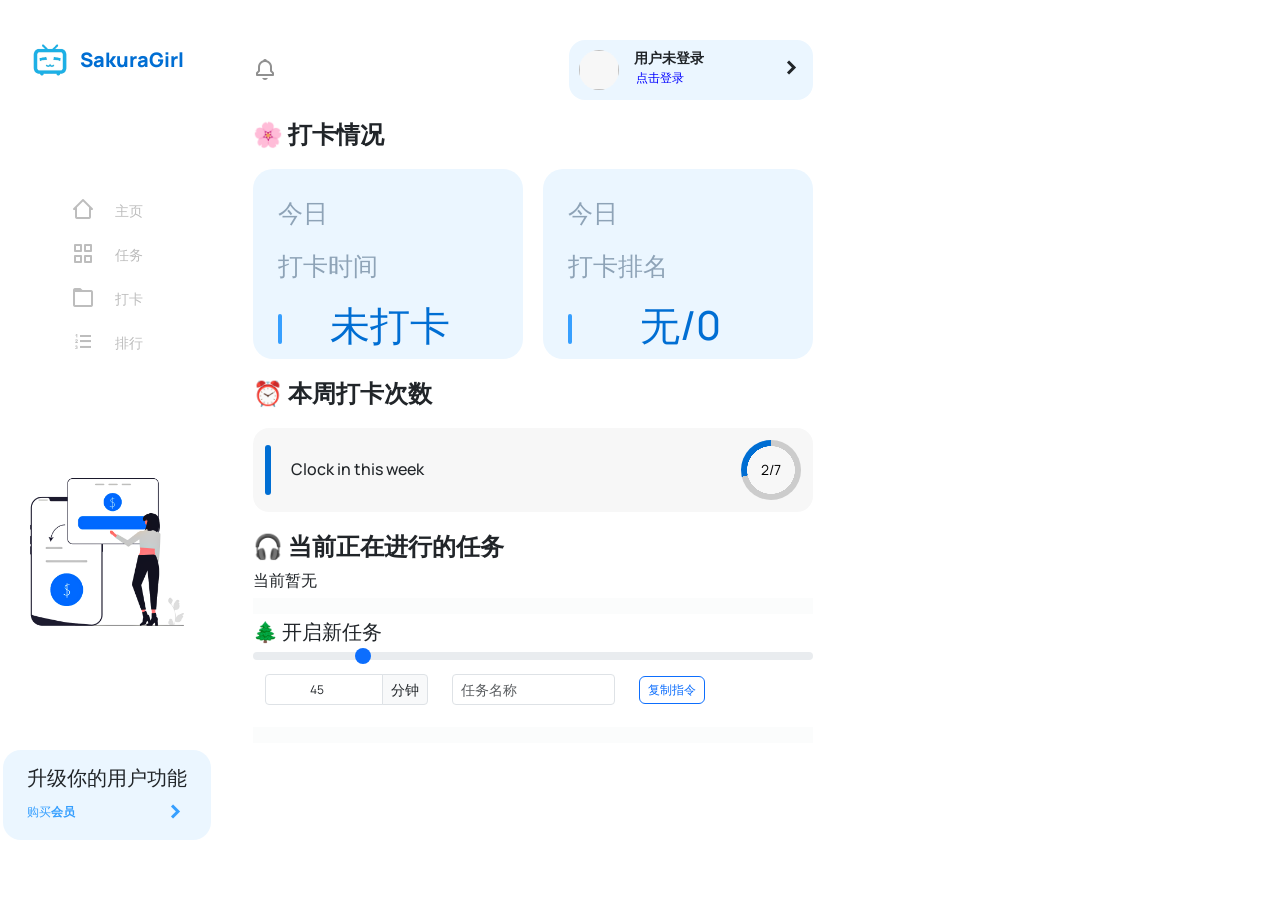
==== commit 4c43e8dc: "add mission select" ====
--- a/index.html
+++ b/index.html
@@ -1 +1 @@
-<!doctype html><html lang=""><head><meta charset="utf-8"><meta http-equiv="X-UA-Compatible" content="IE=edge"><meta name="viewport" content="width=device-width,initial-scale=1"><link rel="icon" href="/static/favicon.ico"><title>dashboard_vue</title><script defer="defer" src="/static/js/chunk-vendors.67046163.js"></script><script defer="defer" src="/static/js/app.cf8a2675.js"></script><link href="/static/css/chunk-vendors.8a42e1de.css" rel="stylesheet"><link href="/static/css/app.373f5f7b.css" rel="stylesheet"></head><body><noscript><strong>We're sorry but dashboard_vue doesn't work properly without JavaScript enabled. Please enable it to continue.</strong></noscript><div id="app"></div></body></html>+<!doctype html><html lang=""><head><meta charset="utf-8"><meta http-equiv="X-UA-Compatible" content="IE=edge"><meta name="viewport" content="width=device-width,initial-scale=1"><link rel="icon" href="/static/favicon.ico"><title>sakura</title><script defer="defer" src="/static/js/chunk-vendors.2d7afe8c.js"></script><script defer="defer" src="/static/js/app.d4b1170f.js"></script><link href="/static/css/chunk-vendors.8a42e1de.css" rel="stylesheet"><link href="/static/css/app.066fd7ed.css" rel="stylesheet"></head><body><noscript><strong>We're sorry but sakura doesn't work properly without JavaScript enabled. Please enable it to continue.</strong></noscript><div id="app"></div></body></html>
--- a/static/css/app.066fd7ed.css
+++ b/static/css/app.066fd7ed.css
@@ -0,0 +1 @@
+@import url(https://fonts.googleapis.com/css2?family=Manrope:wght@300;400;500;600;700;800&display=swap);@import url(https://fonts.googleapis.com/css2?family=Montserrat:wght@300;400;500;600;700&display=swap);*{margin:0;padding:0;box-sizing:border-box;font-family:Manrope,sans-serif}a{text-decoration:none;color:#369fff}i{font-size:24px}.cont{display:grid;grid-template-columns:1fr 3fr 2fr;height:100vh}.cont .left-section{display:flex;flex-direction:column;align-items:center;justify-content:space-between;padding:40px 0}.cont .left-section .logo{display:flex;align-items:center;gap:10px}.cont .left-section .logo img{width:40px;height:40px;-o-object-fit:cover;object-fit:cover}.cont .left-section .logo a{font-weight:800;font-size:20px;color:#006ed3}.menu-btn{width:32px;height:32px;align-items:center;justify-content:center;border:none;background-color:#d1e6f9;border-radius:6px;cursor:pointer;display:none}.menu-btn i{font-size:18px;color:#208bee}.cont .left-section .sidebar{display:flex;flex-direction:column;gap:20px}.cont .left-section .sidebar .item{display:flex;gap:20px;cursor:pointer}.cont .left-section .sidebar a,.cont .left-section .sidebar i{color:#bdbdbd;transition:all .3s ease}.cont .left-section .sidebar a{display:flex;align-items:center;gap:30px;font-size:14px;position:relative}.cont .left-section .sidebar .item#active a,.cont .left-section .sidebar .item#active i,.cont .left-section .upgrade .link i{color:#369fff}.cont .left-section .sidebar .item a:after{position:absolute;content:"";width:0;height:0;background-color:#369fff;right:-30px;border-radius:50%;top:0;transform:translateY(116%);transition:all .3s ease}.cont .left-section .sidebar .item#active a:after{width:8px;height:8px}.cont .left-section .pic img{width:160px}.cont .left-section .upgrade{background:#ebf6ff;height:90px;display:flex;flex-direction:column;justify-content:space-between;padding:16px 24px;margin-bottom:20px;border-radius:18px;cursor:pointer}.cont .left-section .upgrade .link{display:flex;align-items:center;justify-content:space-between}.cont .left-section .upgrade .link a{font-size:12px}main{border-right:2px solid #f0f0f0;border-left:2px solid #f0f0f0;padding:40px 40px 0 40px}main header{display:flex;align-items:center;gap:15px}main header h5{font-size:18px;color:#369fff;font-weight:400}main .separator{display:flex;align-items:center;justify-content:space-between;margin-top:20px}main .separator .info{display:flex;align-items:center;gap:30px}main .separator .info h3{font-size:30px}main .separator .info a{margin-top:6px;font-size:14px}main .separator .search{display:flex;align-items:center;gap:14px}main .separator .search i{font-size:20px;color:#bdbdbd}main .separator .search input{border:none;font-size:14px;width:80px;outline:none}main .separator .search input::-moz-placeholder{color:#bdbdbd}main .separator .search input::placeholder{color:#bdbdbd}main .analytics{display:grid;grid-template-columns:1fr 1fr;gap:20px;margin-top:20px}main .analytics .item{display:flex;align-items:center;justify-content:space-between;height:140px;min-width:214px;padding:20px;border-radius:20px}main .analytics .item .pgs{display:flex;flex-direction:column;justify-content:space-between}main .analytics .item .pgs .info h5{color:#fff;font-size:20px;font-weight:700}main .analytics .item .pgs .info p{color:#fff;font-size:12px}main .analytics .item .pgs .pgs-bar{display:flex;align-items:center;justify-content:center;margin-top:20px;width:52px;height:52px;border-radius:50%}main .analytics .item:nth-child(4n+1) .pgs .pgs-bar{background:radial-gradient(closest-side,#006ed3 79%,transparent 80%,transparent 100%),conic-gradient(#208bee 25%,#fff 0)}main .analytics .item:nth-child(4n+2) .pgs .pgs-bar{background:radial-gradient(closest-side,#ff993a 79%,transparent 80%,transparent 100%),conic-gradient(#ff7e07 50%,#fff 0)}main .analytics .item:nth-child(4n+3) .pgs .pgs-bar{background:radial-gradient(closest-side,#8ac53e 79%,transparent 80%,transparent 100%),conic-gradient(#6eb33d 75%,#fff 0)}main .analytics .item:nth-child(4n) .pgs .pgs-bar{background:radial-gradient(closest-side,#ffd043 79%,transparent 80%,transparent 100%),conic-gradient(#ffc000 25%,#fff 0)}main .analytics .item .pgs .pgs-bar:before{font-size:10px;color:#fff}main .analytics .item:nth-child(4n) .pgs .pgs-bar:before,main .analytics .item:nth-child(4n+1) .pgs .pgs-bar:before,main .analytics .item:nth-child(4n+2) .pgs .pgs-bar:before,main .analytics .item:nth-child(4n+3) .pgs .pgs-bar:before{content:""}main .analytics .item i{font-size:80px;color:#fff}main .analytics .item:nth-child(4n+1){background:#006ed3}main .analytics .item:nth-child(4n+2){background:#ff993a}main .analytics .item:nth-child(4n+3){background:#8ac53e}main .analytics .item:nth-child(4n+4){background:#ffd043}main .planning{display:grid;grid-template-columns:1fr 1fr;gap:10px;margin-top:20px}main .planning .item{display:flex;align-items:center;justify-content:space-between;padding:20px;background-color:#f7f7f7;border-radius:20px}main .planning .item .left{display:flex;align-items:center;gap:10px}main .planning .item .left .icon{width:50px;height:50px;border-radius:12px;display:flex;align-items:center;justify-content:center}main .planning .item:nth-child(4n+1) .left .icon{background:#d1e6f9}main .planning .item:nth-child(4n+1) .left .icon i{color:#369fff}main .planning .item:nth-child(4n+2) .left .icon{background:#f9e5d2}main .planning .item:nth-child(4n+2) .left .icon i{color:#ff993a}main .planning .item:nth-child(4n+3) .left .icon{background:#e2edd2}main .planning .item:nth-child(4n+3) .left .icon i{color:#8ac53e}main .planning .item:nth-child(4n) .left .icon{background:#f9f0d3}main .planning .item:nth-child(4n) .left .icon i{color:#ffd143}main .planning .item .left .details h5{font-size:12px;font-weight:600}main .planning .item .left .details p{font-size:12px;color:#bdbdbd}main .planning .item>i{cursor:pointer}.cont .right-section{padding:40px 40px 0 40px}.cont .right-section .top{display:flex;align-items:center;justify-content:space-between}.cont .right-section .top>i{color:#909090;position:relative;cursor:pointer}.cont .right-section .top .profile{display:flex;align-items:center;justify-content:space-between;padding:10px;background:#ebf6ff;width:244px;height:60px;border-radius:16px}.cont .right-section .top .profile>i{cursor:pointer}.cont .right-section .top .profile .left{display:flex;gap:15px}.cont .right-section .top .profile .left img{width:40px;height:40px;border-radius:50%;-o-object-fit:cover;object-fit:cover;-o-object-position:top;object-position:top}.cont .right-section .top .profile .left .user h5{font-size:14px;font-weight:600}.cont .right-section .top .profile .left .user a{font-size:12px}.cont .right-section .separator#first{margin-top:8px}.cont .right-section .separator h4{font-weight:700;font-size:24px;margin-top:20px}.cont .right-section .stats{display:grid;grid-template-columns:1fr 1fr;margin-top:20px;gap:20px}.cont .right-section .stats .item{display:flex;flex-direction:column;justify-content:space-between;height:190px;padding:25px;background:#ebf6ff;border-radius:20px}.cont .right-section .stats .item .top{display:flex;flex-direction:column;align-items:start}.cont .right-section .stats .top p{font-size:25px;color:#8ea3b7;font-weight:400}.cont .right-section .stats .item .bottom{display:flex;align-items:center;justify-content:space-between}.cont .right-section .stats .item .bottom .line{width:4px;height:30px;background:#369fff;border-radius:20px}.cont .right-section .stats .item .bottom h3{font-size:40px;color:#006ed3}.cont .right-section .weekly{margin-top:20px;display:flex;align-items:center;justify-content:space-between;width:100%;padding:12px;background:#f7f7f7;border-radius:16px}.cont .right-section .weekly .title{display:flex;align-items:center;gap:20px}.cont .right-section .weekly .title .line{width:6px;height:50px;background:#006ed3;border-radius:20px}.cont .right-section .weekly h5{font-size:16px}.cont .right-section .weekly .pgs-bar{display:flex;align-items:center;justify-content:center;width:60px;height:60px;border-radius:50%;background:radial-gradient(closest-side,#f7f7f7 79%,transparent 80%,transparent 100%),conic-gradient(#ccc 85.71429%,#006ed3 0)}.cont .right-section .weekly .pgs-bar:before{font-size:14px;color:#000}.cont .right-section .weekly .pgs-bar.week-clock-1{background:radial-gradient(closest-side,#f7f7f7 79%,transparent 80%,transparent 100%),conic-gradient(#ccc 85.71429%,#006ed3 0)}.cont .right-section .weekly .pgs-bar.week-clock-2{background:radial-gradient(closest-side,#f7f7f7 79%,transparent 80%,transparent 100%),conic-gradient(#ccc 71.42857%,#006ed3 0)}.cont .right-section .weekly .pgs-bar.week-clock-3{background:radial-gradient(closest-side,#f7f7f7 79%,transparent 80%,transparent 100%),conic-gradient(#ccc 57.14286%,#006ed3 0)}.cont .right-section .weekly .pgs-bar.week-clock-4{background:radial-gradient(closest-side,#f7f7f7 79%,transparent 80%,transparent 100%),conic-gradient(#ccc 42.85714%,#006ed3 0)}.cont .right-section .weekly .pgs-bar.week-clock-5{background:radial-gradient(closest-side,#f7f7f7 79%,transparent 80%,transparent 100%),conic-gradient(#ccc 28.57143%,#006ed3 0)}.cont .right-section .weekly .pgs-bar.week-clock-6{background:radial-gradient(closest-side,#f7f7f7 79%,transparent 80%,transparent 100%),conic-gradient(#ccc 14.28571%,#006ed3 0)}.cont .right-section .weekly .pgs-bar.week-clock-7{background:radial-gradient(closest-side,#f7f7f7 79%,transparent 80%,transparent 100%),conic-gradient(#ccc 0,#006ed3 0)}.cont .right-section .weekly .pgs-bar.week-clock-1:before{content:"1/7"}.cont .right-section .weekly .pgs-bar.week-clock-2:before{content:"2/7"}.cont .right-section .weekly .pgs-bar.week-clock-3:before{content:"3/7"}.cont .right-section .weekly .pgs-bar.week-clock-4:before{content:"4/7"}.cont .right-section .weekly .pgs-bar.week-clock-5:before{content:"5/7"}.cont .right-section .weekly .pgs-bar.week-clock-6:before{content:"6/7"}.cont .right-section .weekly .pgs-bar.week-clock-7:before{content:"7/7"}@media screen and (max-width:1200px){.cont{grid-template-columns:1fr 6fr 5fr}.cont .left-section,.cont .right-section,.cont main{padding:20px 20px 0 20px}.cont .left-section .logo a,.cont .left-section .pic img,.cont .left-section .sidebar a,.cont .left-section .upgrade{display:none}}@media screen and (max-width:992px){.cont{grid-template-columns:1fr 1fr}.cont .left-section{position:fixed;height:60vh;background-color:#fff;box-shadow:0 4px 30px rgba(0,0,0,.1);transition:all .3s ease;top:-60vh}.cont .left-section .logo{flex-direction:column;gap:20px}.cont .left-section .logo .menu-btn,main header .menu-btn{display:flex}main h5{font-size:16px}main .separator .info{gap:15px}.cont .right-section .separator h4,main .separator .info h3{font-size:20px}main .analytics .item{min-width:160px}main .analytics .item i{display:none}main .planning{grid-template-columns:1fr;gap:10px}main .planning .item{padding:8px}.cont .right-section .stats .item{height:160px;padding:20px}.cont .right-section .stats .item .top p{font-size:14px}.cont .right-section .stats .item .bottom h3{font-size:36px}}@media screen and (max-width:768px){.cont{grid-template-columns:1fr;padding-top:80px}.cont .right-section>.top{position:absolute;top:0;right:0;width:100%;padding:20px;z-index:-100}.cont .right-section .weekly{margin-bottom:20px}}.left-section[data-v-06c556b0]{z-index:100}.vip[data-v-06c556b0]{cursor:pointer}.dropdown-menu[data-v-0119db4e]{background-color:#f7f7f7;border-radius:10%}.dropdown-menu-delete[data-v-0119db4e]{color:red}.planning[data-v-0119db4e]{transition:height 3s ease-in-out;overflow:hidden;max-height:222px;overflow-y:auto;animation:move 1.2s}.separator input[data-v-0119db4e]{border:none;color:#369fff;font-weight:700;outline:none;width:120px}input[type=date][data-v-0119db4e]::-webkit-calendar-picker-indicator{opacity:.5;font-size:18px;cursor:pointer}.kizk_show_all[data-v-0119db4e]{cursor:pointer}p[data-v-9e8b3d1e]{padding:0;margin:0}h5[data-v-9e8b3d1e]{margin:0}.show_all[data-v-9e8b3d1e]{cursor:pointer}.analytics[data-v-9e8b3d1e]{transition:height 3s ease-in-out;overflow:hidden;max-height:300px;overflow-y:auto;animation:move 1.2s}.cont .right-section .stats[data-v-6a71896c]{display:grid;grid-template-columns:1fr 1fr;margin-top:10px;gap:10px}.cont .right-section .stats .item[data-v-6a71896c]{display:flex;flex-direction:column;justify-content:space-between;height:140px;padding:25px;background:#ffebff;border-radius:20px}.cont .right-section .stats .item .top[data-v-6a71896c]{display:flex;flex-direction:column;align-items:start}.cont .right-section .stats .top p[data-v-6a71896c]{font-size:16px;color:#8ea3b7;font-weight:400}.cont .right-section .stats .item .bottom[data-v-6a71896c]{display:flex;align-items:center;justify-content:space-between}.cont .right-section .stats .item .bottom .line[data-v-6a71896c]{width:4px;height:30px;background:#ff36f8;border-radius:20px}.cont .right-section .stats .item .bottom h3[data-v-6a71896c]{font-size:30px;color:#5f00d3}.not-found{display:flex;flex-direction:column;align-items:center;justify-content:center;height:100vh;text-align:center}.not-found h1{font-size:6em}.not-found p{font-size:1.5em}.bili-photo[data-v-5c2e1b39]{width:30px;border-radius:50%}.rank_list[data-v-5c2e1b39]{max-height:600px;overflow-y:auto;overflow:scroll}.clickable-link[data-v-e2175b1c]{color:blue;text-decoration:none;cursor:pointer;margin:2px}.clickable-link[data-v-e2175b1c]:hover{text-decoration:underline}h5[data-v-e2175b1c]{margin:0}img[data-v-e2175b1c]{background-color:#f7f7f7}.enter_cont[data-v-e2175b1c]{background-color:#fff;border-radius:30px;box-shadow:0 5px 15px rgba(0,0,0,.35);position:relative;overflow:hidden;width:768px;max-width:100%;min-height:480px}.enter_cont p[data-v-e2175b1c]{font-size:14px;line-height:20px;letter-spacing:.3px;margin:20px 0}.enter_cont span[data-v-e2175b1c]{font-size:12px}.enter_cont a[data-v-e2175b1c]{color:#333;font-size:13px;text-decoration:none;margin:15px 0 10px}.enter_cont button.cont-btn[data-v-e2175b1c]{background-color:#87cefa;color:#fff;font-size:12px;padding:10px 16px;border:1px solid transparent;border-radius:8px;font-weight:600;letter-spacing:.5px;text-transform:uppercase;margin-top:10px;cursor:pointer}@media (max-width:400px){.enter_cont button.cont-btn[data-v-e2175b1c]{padding:10px 10px;font-size:10px}}@media (min-width:768px){.enter_cont button.cont-btn[data-v-e2175b1c]{padding:10px 45px}}.small-font[data-v-e2175b1c]{font-size:12px}.enter_cont button.hidden.cont-btn[data-v-e2175b1c]{background-color:transparent;border-color:#fff}.enter_cont form[data-v-e2175b1c]{background-color:#fff;display:flex;align-items:center;justify-content:center;flex-direction:column;padding:0 40px;height:100%}.enter_cont input[data-v-e2175b1c]{background-color:#eee;border:none;margin:8px 0;padding:10px 15px;font-size:13px;border-radius:8px;width:100%;outline:none}.form-kizk_cont[data-v-e2175b1c]{position:absolute;top:0;height:100%;transition:all .6s ease-in-out}.sign-in[data-v-e2175b1c]{left:0;width:50%;z-index:2}.enter_cont.active .sign-in[data-v-e2175b1c]{transform:translateX(100%)}.sign-up[data-v-e2175b1c]{left:0;width:50%;opacity:0;z-index:1}.enter_cont.active .sign-up[data-v-e2175b1c]{transform:translateX(100%);opacity:1;z-index:5;animation:move-e2175b1c .6s}@keyframes move-e2175b1c{0%,49.99%{opacity:0;z-index:1}50%,to{opacity:1;z-index:5}}.social-icons[data-v-e2175b1c]{margin:20px 0}.social-icons a[data-v-e2175b1c]{border:1px solid #ccc;border-radius:20%;display:inline-flex;justify-content:center;align-items:center;margin:0 3px;width:40px;height:40px}.toggle-eneter_cont[data-v-e2175b1c]{position:absolute;top:0;left:50%;width:50%;height:100%;overflow:hidden;transition:all .6s ease-in-out;border-radius:150px 0 0 100px;z-index:1000}.enter_cont.active .toggle-eneter_cont[data-v-e2175b1c]{transform:translateX(-100%);border-radius:0 150px 100px 0}.toggle[data-v-e2175b1c]{background-color:#87cefa;background:linear-gradient(90deg,#add8e6,#87cefa);color:#fff;position:relative;left:-100%;height:100%;width:200%;transform:translateX(0);transition:all .6s ease-in-out}.enter_cont.active .toggle[data-v-e2175b1c]{transform:translateX(50%)}.toggle-panel[data-v-e2175b1c]{position:absolute;width:50%;height:100%;display:flex;align-items:center;justify-content:center;flex-direction:column;padding:0 30px;text-align:center;top:0;transform:translateX(0);transition:all .6s ease-in-out}.toggle-left[data-v-e2175b1c]{transform:translateX(-200%)}.enter_cont.active .toggle-left[data-v-e2175b1c]{transform:translateX(0)}.toggle-right[data-v-e2175b1c]{right:0;transform:translateX(0)}.enter_cont.active .toggle-right[data-v-e2175b1c]{transform:translateX(200%)}.btn-close[data-v-e2175b1c]{position:relative;z-index:100}.dropdown-menu[data-v-e2175b1c]{background-color:#ebf6ff;border-radius:10%;opacity:.65}.bili-photo[data-v-e2175b1c]{width:30px;border-radius:50%}.kizk_table[data-v-e2175b1c]{max-height:20px;overflow-y:auto}.kizk_clock[data-v-e2175b1c]:before{content:var(--remaining-time)}.vip[data-v-e2175b1c]{cursor:pointer}.fade-in-out[data-v-e2175b1c]{animation:fadeInOut-e2175b1c 2s ease-in-out;opacity:.6}@keyframes fadeInOut-e2175b1c{0%{opacity:0}10%{opacity:.6}90%{opacity:.6}to{opacity:0}}#app[data-v-1053286e]{font-family:Avenir,Helvetica,Arial,sans-serif;-webkit-font-smoothing:antialiased;-moz-osx-font-smoothing:grayscale;text-align:center;color:#2c3e50}nav[data-v-1053286e]{padding:30px}nav a[data-v-1053286e]{font-weight:700;color:#2c3e50}nav a.router-link-exact-active[data-v-1053286e]{color:#42b983}@font-face{font-family:boxicons;font-weight:400;font-style:normal;src:url(/static/fonts/boxicons.f36b6848.eot);src:url(/static/fonts/boxicons.f36b6848.eot) format("embedded-opentype"),url(/static/fonts/boxicons.043adf59.woff2) format("woff2"),url(/static/fonts/boxicons.ea5a983e.woff) format("woff"),url(/static/fonts/boxicons.30e3c4d3.ttf) format("truetype"),url(/static/img/boxicons.6b4a75b1.svg?#boxicons) format("svg")}.bx{font-family:boxicons!important;font-weight:400;font-style:normal;font-variant:normal;line-height:1;text-rendering:auto;display:inline-block;text-transform:none;speak:none;-webkit-font-smoothing:antialiased;-moz-osx-font-smoothing:grayscale}.bx-ul{margin-left:2em;padding-left:0;list-style:none}.bx-ul>li{position:relative}.bx-ul .bx{font-size:inherit;line-height:inherit;position:absolute;left:-2em;width:2em;text-align:center}@keyframes spin{0%{transform:rotate(0)}to{transform:rotate(359deg)}}@keyframes burst{0%{transform:scale(1);opacity:1}90%{transform:scale(1.5);opacity:0}}@keyframes flashing{0%{opacity:1}45%{opacity:0}90%{opacity:1}}@keyframes fade-left{0%{transform:translateX(0);opacity:1}75%{transform:translateX(-20px);opacity:0}}@keyframes fade-right{0%{transform:translateX(0);opacity:1}75%{transform:translateX(20px);opacity:0}}@keyframes fade-up{0%{transform:translateY(0);opacity:1}75%{transform:translateY(-20px);opacity:0}}@keyframes fade-down{0%{transform:translateY(0);opacity:1}75%{transform:translateY(20px);opacity:0}}@keyframes tada{0%{transform:scaleX(1)}10%,20%{transform:scale3d(.95,.95,.95) rotate(-10deg)}30%,50%,70%,90%{transform:scaleX(1) rotate(10deg)}40%,60%,80%{transform:rotate(-10deg)}to{transform:scaleX(1)}}.bx-spin,.bx-spin-hover:hover{animation:spin 2s linear infinite}.bx-tada,.bx-tada-hover:hover{animation:tada 1.5s ease infinite}.bx-flashing,.bx-flashing-hover:hover{animation:flashing 1.5s linear infinite}.bx-burst,.bx-burst-hover:hover{animation:burst 1.5s linear infinite}.bx-fade-up,.bx-fade-up-hover:hover{animation:fade-up 1.5s linear infinite}.bx-fade-down,.bx-fade-down-hover:hover{animation:fade-down 1.5s linear infinite}.bx-fade-left,.bx-fade-left-hover:hover{animation:fade-left 1.5s linear infinite}.bx-fade-right,.bx-fade-right-hover:hover{animation:fade-right 1.5s linear infinite}.bx-xs{font-size:1rem!important}.bx-sm{font-size:1.55rem!important}.bx-md{font-size:2.25rem!important}.bx-lg{font-size:3rem!important}.bx-fw{font-size:1.2857142857em;line-height:.8em;width:1.2857142857em;height:.8em;margin-top:-.2em!important;vertical-align:middle}.bx-pull-left{float:left;margin-right:.3em!important}.bx-pull-right{float:right;margin-left:.3em!important}.bx-rotate-90{transform:rotate(90deg)}.bx-rotate-180{transform:rotate(180deg)}.bx-rotate-270{transform:rotate(270deg)}.bx-flip-horizontal{transform:scaleX(-1)}.bx-flip-vertical{transform:scaleY(-1)}.bx-border{padding:.25em;border:.07em solid rgba(0,0,0,.1);border-radius:.25em}.bx-border-circle{padding:.25em;border:.07em solid rgba(0,0,0,.1);border-radius:50%}.bxs-balloon:before{content:"\eb60"}.bxs-castle:before{content:"\eb79"}.bxs-coffee-bean:before{content:"\eb92"}.bxs-objects-horizontal-center:before{content:"\ebab"}.bxs-objects-horizontal-left:before{content:"\ebc4"}.bxs-objects-horizontal-right:before{content:"\ebdd"}.bxs-objects-vertical-bottom:before{content:"\ebf6"}.bxs-objects-vertical-center:before{content:"\ef40"}.bxs-objects-vertical-top:before{content:"\ef41"}.bxs-pear:before{content:"\ef42"}.bxs-shield-minus:before{content:"\ef43"}.bxs-shield-plus:before{content:"\ef44"}.bxs-shower:before{content:"\ef45"}.bxs-sushi:before{content:"\ef46"}.bxs-universal-access:before{content:"\ef47"}.bx-child:before{content:"\ef48"}.bx-horizontal-left:before{content:"\ef49"}.bx-horizontal-right:before{content:"\ef4a"}.bx-objects-horizontal-center:before{content:"\ef4b"}.bx-objects-horizontal-left:before{content:"\ef4c"}.bx-objects-horizontal-right:before{content:"\ef4d"}.bx-objects-vertical-bottom:before{content:"\ef4e"}.bx-objects-vertical-center:before{content:"\ef4f"}.bx-objects-vertical-top:before{content:"\ef50"}.bx-rfid:before{content:"\ef51"}.bx-shield-minus:before{content:"\ef52"}.bx-shield-plus:before{content:"\ef53"}.bx-shower:before{content:"\ef54"}.bx-sushi:before{content:"\ef55"}.bx-universal-access:before{content:"\ef56"}.bx-vertical-bottom:before{content:"\ef57"}.bx-vertical-top:before{content:"\ef58"}.bxl-graphql:before{content:"\ef59"}.bxl-typescript:before{content:"\ef5a"}.bxs-color:before{content:"\ef39"}.bx-reflect-horizontal:before{content:"\ef3a"}.bx-reflect-vertical:before{content:"\ef3b"}.bx-color:before{content:"\ef3c"}.bxl-mongodb:before{content:"\ef3d"}.bxl-postgresql:before{content:"\ef3e"}.bxl-deezer:before{content:"\ef3f"}.bxs-hard-hat:before{content:"\ef2a"}.bxs-home-alt-2:before{content:"\ef2b"}.bxs-cheese:before{content:"\ef2c"}.bx-home-alt-2:before{content:"\ef2d"}.bx-hard-hat:before{content:"\ef2e"}.bx-cheese:before{content:"\ef2f"}.bx-cart-add:before{content:"\ef30"}.bx-cart-download:before{content:"\ef31"}.bx-no-signal:before{content:"\ef32"}.bx-signal-1:before{content:"\ef33"}.bx-signal-2:before{content:"\ef34"}.bx-signal-3:before{content:"\ef35"}.bx-signal-4:before{content:"\ef36"}.bx-signal-5:before{content:"\ef37"}.bxl-xing:before{content:"\ef38"}.bxl-meta:before{content:"\ef27"}.bx-lemon:before{content:"\ef28"}.bxs-lemon:before{content:"\ef29"}.bx-cricket-ball:before{content:"\ef0c"}.bx-baguette:before{content:"\ef0d"}.bx-bowl-hot:before{content:"\ef0e"}.bx-bowl-rice:before{content:"\ef0f"}.bx-cable-car:before{content:"\ef10"}.bx-candles:before{content:"\ef11"}.bx-circle-half:before{content:"\ef12"}.bx-circle-quarter:before{content:"\ef13"}.bx-circle-three-quarter:before{content:"\ef14"}.bx-cross:before{content:"\ef15"}.bx-fork:before{content:"\ef16"}.bx-knife:before{content:"\ef17"}.bx-money-withdraw:before{content:"\ef18"}.bx-popsicle:before{content:"\ef19"}.bx-scatter-chart:before{content:"\ef1a"}.bxs-baguette:before{content:"\ef1b"}.bxs-bowl-hot:before{content:"\ef1c"}.bxs-bowl-rice:before{content:"\ef1d"}.bxs-cable-car:before{content:"\ef1e"}.bxs-circle-half:before{content:"\ef1f"}.bxs-circle-quarter:before{content:"\ef20"}.bxs-circle-three-quarter:before{content:"\ef21"}.bxs-cricket-ball:before{content:"\ef22"}.bxs-invader:before{content:"\ef23"}.bx-male-female:before{content:"\ef24"}.bxs-popsicle:before{content:"\ef25"}.bxs-tree-alt:before{content:"\ef26"}.bxl-venmo:before{content:"\e900"}.bxl-upwork:before{content:"\e901"}.bxl-netlify:before{content:"\e902"}.bxl-java:before{content:"\e903"}.bxl-heroku:before{content:"\e904"}.bxl-go-lang:before{content:"\e905"}.bxl-gmail:before{content:"\e906"}.bxl-flask:before{content:"\e907"}.bxl-99designs:before{content:"\e908"}.bxl-500px:before{content:"\e909"}.bxl-adobe:before{content:"\e90a"}.bxl-airbnb:before{content:"\e90b"}.bxl-algolia:before{content:"\e90c"}.bxl-amazon:before{content:"\e90d"}.bxl-android:before{content:"\e90e"}.bxl-angular:before{content:"\e90f"}.bxl-apple:before{content:"\e910"}.bxl-audible:before{content:"\e911"}.bxl-aws:before{content:"\e912"}.bxl-baidu:before{content:"\e913"}.bxl-behance:before{content:"\e914"}.bxl-bing:before{content:"\e915"}.bxl-bitcoin:before{content:"\e916"}.bxl-blender:before{content:"\e917"}.bxl-blogger:before{content:"\e918"}.bxl-bootstrap:before{content:"\e919"}.bxl-chrome:before{content:"\e91a"}.bxl-codepen:before{content:"\e91b"}.bxl-c-plus-plus:before{content:"\e91c"}.bxl-creative-commons:before{content:"\e91d"}.bxl-css3:before{content:"\e91e"}.bxl-dailymotion:before{content:"\e91f"}.bxl-deviantart:before{content:"\e920"}.bxl-dev-to:before{content:"\e921"}.bxl-digg:before{content:"\e922"}.bxl-digitalocean:before{content:"\e923"}.bxl-discord:before{content:"\e924"}.bxl-discord-alt:before{content:"\e925"}.bxl-discourse:before{content:"\e926"}.bxl-django:before{content:"\e927"}.bxl-docker:before{content:"\e928"}.bxl-dribbble:before{content:"\e929"}.bxl-dropbox:before{content:"\e92a"}.bxl-drupal:before{content:"\e92b"}.bxl-ebay:before{content:"\e92c"}.bxl-edge:before{content:"\e92d"}.bxl-etsy:before{content:"\e92e"}.bxl-facebook:before{content:"\e92f"}.bxl-facebook-circle:before{content:"\e930"}.bxl-facebook-square:before{content:"\e931"}.bxl-figma:before{content:"\e932"}.bxl-firebase:before{content:"\e933"}.bxl-firefox:before{content:"\e934"}.bxl-flickr:before{content:"\e935"}.bxl-flickr-square:before{content:"\e936"}.bxl-flutter:before{content:"\e937"}.bxl-foursquare:before{content:"\e938"}.bxl-git:before{content:"\e939"}.bxl-github:before{content:"\e93a"}.bxl-gitlab:before{content:"\e93b"}.bxl-google:before{content:"\e93c"}.bxl-google-cloud:before{content:"\e93d"}.bxl-google-plus:before{content:"\e93e"}.bxl-google-plus-circle:before{content:"\e93f"}.bxl-html5:before{content:"\e940"}.bxl-imdb:before{content:"\e941"}.bxl-instagram:before{content:"\e942"}.bxl-instagram-alt:before{content:"\e943"}.bxl-internet-explorer:before{content:"\e944"}.bxl-invision:before{content:"\e945"}.bxl-javascript:before{content:"\e946"}.bxl-joomla:before{content:"\e947"}.bxl-jquery:before{content:"\e948"}.bxl-jsfiddle:before{content:"\e949"}.bxl-kickstarter:before{content:"\e94a"}.bxl-kubernetes:before{content:"\e94b"}.bxl-less:before{content:"\e94c"}.bxl-linkedin:before{content:"\e94d"}.bxl-linkedin-square:before{content:"\e94e"}.bxl-magento:before{content:"\e94f"}.bxl-mailchimp:before{content:"\e950"}.bxl-markdown:before{content:"\e951"}.bxl-mastercard:before{content:"\e952"}.bxl-mastodon:before{content:"\e953"}.bxl-medium:before{content:"\e954"}.bxl-medium-old:before{content:"\e955"}.bxl-medium-square:before{content:"\e956"}.bxl-messenger:before{content:"\e957"}.bxl-microsoft:before{content:"\e958"}.bxl-microsoft-teams:before{content:"\e959"}.bxl-nodejs:before{content:"\e95a"}.bxl-ok-ru:before{content:"\e95b"}.bxl-opera:before{content:"\e95c"}.bxl-patreon:before{content:"\e95d"}.bxl-paypal:before{content:"\e95e"}.bxl-periscope:before{content:"\e95f"}.bxl-php:before{content:"\e960"}.bxl-pinterest:before{content:"\e961"}.bxl-pinterest-alt:before{content:"\e962"}.bxl-play-store:before{content:"\e963"}.bxl-pocket:before{content:"\e964"}.bxl-product-hunt:before{content:"\e965"}.bxl-python:before{content:"\e966"}.bxl-quora:before{content:"\e967"}.bxl-react:before{content:"\e968"}.bxl-redbubble:before{content:"\e969"}.bxl-reddit:before{content:"\e96a"}.bxl-redux:before{content:"\e96b"}.bxl-sass:before{content:"\e96c"}.bxl-shopify:before{content:"\e96d"}.bxl-sketch:before{content:"\e96e"}.bxl-skype:before{content:"\e96f"}.bxl-slack:before{content:"\e970"}.bxl-slack-old:before{content:"\e971"}.bxl-snapchat:before{content:"\e972"}.bxl-soundcloud:before{content:"\e973"}.bxl-spotify:before{content:"\e974"}.bxl-spring-boot:before{content:"\e975"}.bxl-squarespace:before{content:"\e976"}.bxl-stack-overflow:before{content:"\e977"}.bxl-steam:before{content:"\e978"}.bxl-stripe:before{content:"\e979"}.bxl-tailwind-css:before{content:"\e97a"}.bxl-telegram:before{content:"\e97b"}.bxl-tiktok:before{content:"\e97c"}.bxl-trello:before{content:"\e97d"}.bxl-trip-advisor:before{content:"\e97e"}.bxl-tumblr:before{content:"\e97f"}.bxl-tux:before{content:"\e980"}.bxl-twitch:before{content:"\e981"}.bxl-twitter:before{content:"\e982"}.bxl-unity:before{content:"\e983"}.bxl-unsplash:before{content:"\e984"}.bxl-vimeo:before{content:"\e985"}.bxl-visa:before{content:"\e986"}.bxl-visual-studio:before{content:"\e987"}.bxl-vk:before{content:"\e988"}.bxl-vuejs:before{content:"\e989"}.bxl-whatsapp:before{content:"\e98a"}.bxl-whatsapp-square:before{content:"\e98b"}.bxl-wikipedia:before{content:"\e98c"}.bxl-windows:before{content:"\e98d"}.bxl-wix:before{content:"\e98e"}.bxl-wordpress:before{content:"\e98f"}.bxl-yahoo:before{content:"\e990"}.bxl-yelp:before{content:"\e991"}.bxl-youtube:before{content:"\e992"}.bxl-zoom:before{content:"\e993"}.bx-collapse-alt:before{content:"\e994"}.bx-collapse-horizontal:before{content:"\e995"}.bx-collapse-vertical:before{content:"\e996"}.bx-expand-horizontal:before{content:"\e997"}.bx-expand-vertical:before{content:"\e998"}.bx-injection:before{content:"\e999"}.bx-leaf:before{content:"\e99a"}.bx-math:before{content:"\e99b"}.bx-party:before{content:"\e99c"}.bx-abacus:before{content:"\e99d"}.bx-accessibility:before{content:"\e99e"}.bx-add-to-queue:before{content:"\e99f"}.bx-adjust:before{content:"\e9a0"}.bx-alarm:before{content:"\e9a1"}.bx-alarm-add:before{content:"\e9a2"}.bx-alarm-exclamation:before{content:"\e9a3"}.bx-alarm-off:before{content:"\e9a4"}.bx-alarm-snooze:before{content:"\e9a5"}.bx-album:before{content:"\e9a6"}.bx-align-justify:before{content:"\e9a7"}.bx-align-left:before{content:"\e9a8"}.bx-align-middle:before{content:"\e9a9"}.bx-align-right:before{content:"\e9aa"}.bx-analyse:before{content:"\e9ab"}.bx-anchor:before{content:"\e9ac"}.bx-angry:before{content:"\e9ad"}.bx-aperture:before{content:"\e9ae"}.bx-arch:before{content:"\e9af"}.bx-archive:before{content:"\e9b0"}.bx-archive-in:before{content:"\e9b1"}.bx-archive-out:before{content:"\e9b2"}.bx-area:before{content:"\e9b3"}.bx-arrow-back:before{content:"\e9b4"}.bx-arrow-from-bottom:before{content:"\e9b5"}.bx-arrow-from-left:before{content:"\e9b6"}.bx-arrow-from-right:before{content:"\e9b7"}.bx-arrow-from-top:before{content:"\e9b8"}.bx-arrow-to-bottom:before{content:"\e9b9"}.bx-arrow-to-left:before{content:"\e9ba"}.bx-arrow-to-right:before{content:"\e9bb"}.bx-arrow-to-top:before{content:"\e9bc"}.bx-at:before{content:"\e9bd"}.bx-atom:before{content:"\e9be"}.bx-award:before{content:"\e9bf"}.bx-badge:before{content:"\e9c0"}.bx-badge-check:before{content:"\e9c1"}.bx-ball:before{content:"\e9c2"}.bx-band-aid:before{content:"\e9c3"}.bx-bar-chart:before{content:"\e9c4"}.bx-bar-chart-alt:before{content:"\e9c5"}.bx-bar-chart-alt-2:before{content:"\e9c6"}.bx-bar-chart-square:before{content:"\e9c7"}.bx-barcode:before{content:"\e9c8"}.bx-barcode-reader:before{content:"\e9c9"}.bx-baseball:before{content:"\e9ca"}.bx-basket:before{content:"\e9cb"}.bx-basketball:before{content:"\e9cc"}.bx-bath:before{content:"\e9cd"}.bx-battery:before{content:"\e9ce"}.bx-bed:before{content:"\e9cf"}.bx-been-here:before{content:"\e9d0"}.bx-beer:before{content:"\e9d1"}.bx-bell:before{content:"\e9d2"}.bx-bell-minus:before{content:"\e9d3"}.bx-bell-off:before{content:"\e9d4"}.bx-bell-plus:before{content:"\e9d5"}.bx-bible:before{content:"\e9d6"}.bx-bitcoin:before{content:"\e9d7"}.bx-blanket:before{content:"\e9d8"}.bx-block:before{content:"\e9d9"}.bx-bluetooth:before{content:"\e9da"}.bx-body:before{content:"\e9db"}.bx-bold:before{content:"\e9dc"}.bx-bolt-circle:before{content:"\e9dd"}.bx-bomb:before{content:"\e9de"}.bx-bone:before{content:"\e9df"}.bx-bong:before{content:"\e9e0"}.bx-book:before{content:"\e9e1"}.bx-book-add:before{content:"\e9e2"}.bx-book-alt:before{content:"\e9e3"}.bx-book-bookmark:before{content:"\e9e4"}.bx-book-content:before{content:"\e9e5"}.bx-book-heart:before{content:"\e9e6"}.bx-bookmark:before{content:"\e9e7"}.bx-bookmark-alt:before{content:"\e9e8"}.bx-bookmark-alt-minus:before{content:"\e9e9"}.bx-bookmark-alt-plus:before{content:"\e9ea"}.bx-bookmark-heart:before{content:"\e9eb"}.bx-bookmark-minus:before{content:"\e9ec"}.bx-bookmark-plus:before{content:"\e9ed"}.bx-bookmarks:before{content:"\e9ee"}.bx-book-open:before{content:"\e9ef"}.bx-book-reader:before{content:"\e9f0"}.bx-border-all:before{content:"\e9f1"}.bx-border-bottom:before{content:"\e9f2"}.bx-border-inner:before{content:"\e9f3"}.bx-border-left:before{content:"\e9f4"}.bx-border-none:before{content:"\e9f5"}.bx-border-outer:before{content:"\e9f6"}.bx-border-radius:before{content:"\e9f7"}.bx-border-right:before{content:"\e9f8"}.bx-border-top:before{content:"\e9f9"}.bx-bot:before{content:"\e9fa"}.bx-bowling-ball:before{content:"\e9fb"}.bx-box:before{content:"\e9fc"}.bx-bracket:before{content:"\e9fd"}.bx-braille:before{content:"\e9fe"}.bx-brain:before{content:"\e9ff"}.bx-briefcase:before{content:"\ea00"}.bx-briefcase-alt:before{content:"\ea01"}.bx-briefcase-alt-2:before{content:"\ea02"}.bx-brightness:before{content:"\ea03"}.bx-brightness-half:before{content:"\ea04"}.bx-broadcast:before{content:"\ea05"}.bx-brush:before{content:"\ea06"}.bx-brush-alt:before{content:"\ea07"}.bx-bug:before{content:"\ea08"}.bx-bug-alt:before{content:"\ea09"}.bx-building:before{content:"\ea0a"}.bx-building-house:before{content:"\ea0b"}.bx-buildings:before{content:"\ea0c"}.bx-bulb:before{content:"\ea0d"}.bx-bullseye:before{content:"\ea0e"}.bx-buoy:before{content:"\ea0f"}.bx-bus:before{content:"\ea10"}.bx-bus-school:before{content:"\ea11"}.bx-cabinet:before{content:"\ea12"}.bx-cake:before{content:"\ea13"}.bx-calculator:before{content:"\ea14"}.bx-calendar:before{content:"\ea15"}.bx-calendar-alt:before{content:"\ea16"}.bx-calendar-check:before{content:"\ea17"}.bx-calendar-edit:before{content:"\ea18"}.bx-calendar-event:before{content:"\ea19"}.bx-calendar-exclamation:before{content:"\ea1a"}.bx-calendar-heart:before{content:"\ea1b"}.bx-calendar-minus:before{content:"\ea1c"}.bx-calendar-plus:before{content:"\ea1d"}.bx-calendar-star:before{content:"\ea1e"}.bx-calendar-week:before{content:"\ea1f"}.bx-calendar-x:before{content:"\ea20"}.bx-camera:before{content:"\ea21"}.bx-camera-home:before{content:"\ea22"}.bx-camera-movie:before{content:"\ea23"}.bx-camera-off:before{content:"\ea24"}.bx-capsule:before{content:"\ea25"}.bx-captions:before{content:"\ea26"}.bx-car:before{content:"\ea27"}.bx-card:before{content:"\ea28"}.bx-caret-down:before{content:"\ea29"}.bx-caret-down-circle:before{content:"\ea2a"}.bx-caret-down-square:before{content:"\ea2b"}.bx-caret-left:before{content:"\ea2c"}.bx-caret-left-circle:before{content:"\ea2d"}.bx-caret-left-square:before{content:"\ea2e"}.bx-caret-right:before{content:"\ea2f"}.bx-caret-right-circle:before{content:"\ea30"}.bx-caret-right-square:before{content:"\ea31"}.bx-caret-up:before{content:"\ea32"}.bx-caret-up-circle:before{content:"\ea33"}.bx-caret-up-square:before{content:"\ea34"}.bx-carousel:before{content:"\ea35"}.bx-cart:before{content:"\ea36"}.bx-cart-alt:before{content:"\ea37"}.bx-cast:before{content:"\ea38"}.bx-category:before{content:"\ea39"}.bx-category-alt:before{content:"\ea3a"}.bx-cctv:before{content:"\ea3b"}.bx-certification:before{content:"\ea3c"}.bx-chair:before{content:"\ea3d"}.bx-chalkboard:before{content:"\ea3e"}.bx-chart:before{content:"\ea3f"}.bx-chat:before{content:"\ea40"}.bx-check:before{content:"\ea41"}.bx-checkbox:before{content:"\ea42"}.bx-checkbox-checked:before{content:"\ea43"}.bx-checkbox-minus:before{content:"\ea44"}.bx-checkbox-square:before{content:"\ea45"}.bx-check-circle:before{content:"\ea46"}.bx-check-double:before{content:"\ea47"}.bx-check-shield:before{content:"\ea48"}.bx-check-square:before{content:"\ea49"}.bx-chevron-down:before{content:"\ea4a"}.bx-chevron-down-circle:before{content:"\ea4b"}.bx-chevron-down-square:before{content:"\ea4c"}.bx-chevron-left:before{content:"\ea4d"}.bx-chevron-left-circle:before{content:"\ea4e"}.bx-chevron-left-square:before{content:"\ea4f"}.bx-chevron-right:before{content:"\ea50"}.bx-chevron-right-circle:before{content:"\ea51"}.bx-chevron-right-square:before{content:"\ea52"}.bx-chevrons-down:before{content:"\ea53"}.bx-chevrons-left:before{content:"\ea54"}.bx-chevrons-right:before{content:"\ea55"}.bx-chevrons-up:before{content:"\ea56"}.bx-chevron-up:before{content:"\ea57"}.bx-chevron-up-circle:before{content:"\ea58"}.bx-chevron-up-square:before{content:"\ea59"}.bx-chip:before{content:"\ea5a"}.bx-church:before{content:"\ea5b"}.bx-circle:before{content:"\ea5c"}.bx-clinic:before{content:"\ea5d"}.bx-clipboard:before{content:"\ea5e"}.bx-closet:before{content:"\ea5f"}.bx-cloud:before{content:"\ea60"}.bx-cloud-download:before{content:"\ea61"}.bx-cloud-drizzle:before{content:"\ea62"}.bx-cloud-lightning:before{content:"\ea63"}.bx-cloud-light-rain:before{content:"\ea64"}.bx-cloud-rain:before{content:"\ea65"}.bx-cloud-snow:before{content:"\ea66"}.bx-cloud-upload:before{content:"\ea67"}.bx-code:before{content:"\ea68"}.bx-code-alt:before{content:"\ea69"}.bx-code-block:before{content:"\ea6a"}.bx-code-curly:before{content:"\ea6b"}.bx-coffee:before{content:"\ea6c"}.bx-coffee-togo:before{content:"\ea6d"}.bx-cog:before{content:"\ea6e"}.bx-coin:before{content:"\ea6f"}.bx-coin-stack:before{content:"\ea70"}.bx-collapse:before{content:"\ea71"}.bx-collection:before{content:"\ea72"}.bx-color-fill:before{content:"\ea73"}.bx-columns:before{content:"\ea74"}.bx-command:before{content:"\ea75"}.bx-comment:before{content:"\ea76"}.bx-comment-add:before{content:"\ea77"}.bx-comment-check:before{content:"\ea78"}.bx-comment-detail:before{content:"\ea79"}.bx-comment-dots:before{content:"\ea7a"}.bx-comment-edit:before{content:"\ea7b"}.bx-comment-error:before{content:"\ea7c"}.bx-comment-minus:before{content:"\ea7d"}.bx-comment-x:before{content:"\ea7e"}.bx-compass:before{content:"\ea7f"}.bx-confused:before{content:"\ea80"}.bx-conversation:before{content:"\ea81"}.bx-cookie:before{content:"\ea82"}.bx-cool:before{content:"\ea83"}.bx-copy:before{content:"\ea84"}.bx-copy-alt:before{content:"\ea85"}.bx-copyright:before{content:"\ea86"}.bx-credit-card:before{content:"\ea87"}.bx-credit-card-alt:before{content:"\ea88"}.bx-credit-card-front:before{content:"\ea89"}.bx-crop:before{content:"\ea8a"}.bx-crosshair:before{content:"\ea8b"}.bx-crown:before{content:"\ea8c"}.bx-cube:before{content:"\ea8d"}.bx-cube-alt:before{content:"\ea8e"}.bx-cuboid:before{content:"\ea8f"}.bx-current-location:before{content:"\ea90"}.bx-customize:before{content:"\ea91"}.bx-cut:before{content:"\ea92"}.bx-cycling:before{content:"\ea93"}.bx-cylinder:before{content:"\ea94"}.bx-data:before{content:"\ea95"}.bx-desktop:before{content:"\ea96"}.bx-detail:before{content:"\ea97"}.bx-devices:before{content:"\ea98"}.bx-dialpad:before{content:"\ea99"}.bx-dialpad-alt:before{content:"\ea9a"}.bx-diamond:before{content:"\ea9b"}.bx-dice-1:before{content:"\ea9c"}.bx-dice-2:before{content:"\ea9d"}.bx-dice-3:before{content:"\ea9e"}.bx-dice-4:before{content:"\ea9f"}.bx-dice-5:before{content:"\eaa0"}.bx-dice-6:before{content:"\eaa1"}.bx-directions:before{content:"\eaa2"}.bx-disc:before{content:"\eaa3"}.bx-dish:before{content:"\eaa4"}.bx-dislike:before{content:"\eaa5"}.bx-dizzy:before{content:"\eaa6"}.bx-dna:before{content:"\eaa7"}.bx-dock-bottom:before{content:"\eaa8"}.bx-dock-left:before{content:"\eaa9"}.bx-dock-right:before{content:"\eaaa"}.bx-dock-top:before{content:"\eaab"}.bx-dollar:before{content:"\eaac"}.bx-dollar-circle:before{content:"\eaad"}.bx-donate-blood:before{content:"\eaae"}.bx-donate-heart:before{content:"\eaaf"}.bx-door-open:before{content:"\eab0"}.bx-dots-horizontal:before{content:"\eab1"}.bx-dots-horizontal-rounded:before{content:"\eab2"}.bx-dots-vertical:before{content:"\eab3"}.bx-dots-vertical-rounded:before{content:"\eab4"}.bx-doughnut-chart:before{content:"\eab5"}.bx-down-arrow:before{content:"\eab6"}.bx-down-arrow-alt:before{content:"\eab7"}.bx-down-arrow-circle:before{content:"\eab8"}.bx-download:before{content:"\eab9"}.bx-downvote:before{content:"\eaba"}.bx-drink:before{content:"\eabb"}.bx-droplet:before{content:"\eabc"}.bx-dumbbell:before{content:"\eabd"}.bx-duplicate:before{content:"\eabe"}.bx-edit:before{content:"\eabf"}.bx-edit-alt:before{content:"\eac0"}.bx-envelope:before{content:"\eac1"}.bx-envelope-open:before{content:"\eac2"}.bx-equalizer:before{content:"\eac3"}.bx-eraser:before{content:"\eac4"}.bx-error:before{content:"\eac5"}.bx-error-alt:before{content:"\eac6"}.bx-error-circle:before{content:"\eac7"}.bx-euro:before{content:"\eac8"}.bx-exclude:before{content:"\eac9"}.bx-exit:before{content:"\eaca"}.bx-exit-fullscreen:before{content:"\eacb"}.bx-expand:before{content:"\eacc"}.bx-expand-alt:before{content:"\eacd"}.bx-export:before{content:"\eace"}.bx-extension:before{content:"\eacf"}.bx-face:before{content:"\ead0"}.bx-fast-forward:before{content:"\ead1"}.bx-fast-forward-circle:before{content:"\ead2"}.bx-female:before{content:"\ead3"}.bx-female-sign:before{content:"\ead4"}.bx-file:before{content:"\ead5"}.bx-file-blank:before{content:"\ead6"}.bx-file-find:before{content:"\ead7"}.bx-film:before{content:"\ead8"}.bx-filter:before{content:"\ead9"}.bx-filter-alt:before{content:"\eada"}.bx-fingerprint:before{content:"\eadb"}.bx-first-aid:before{content:"\eadc"}.bx-first-page:before{content:"\eadd"}.bx-flag:before{content:"\eade"}.bx-folder:before{content:"\eadf"}.bx-folder-minus:before{content:"\eae0"}.bx-folder-open:before{content:"\eae1"}.bx-folder-plus:before{content:"\eae2"}.bx-font:before{content:"\eae3"}.bx-font-color:before{content:"\eae4"}.bx-font-family:before{content:"\eae5"}.bx-font-size:before{content:"\eae6"}.bx-food-menu:before{content:"\eae7"}.bx-food-tag:before{content:"\eae8"}.bx-football:before{content:"\eae9"}.bx-fridge:before{content:"\eaea"}.bx-fullscreen:before{content:"\eaeb"}.bx-game:before{content:"\eaec"}.bx-gas-pump:before{content:"\eaed"}.bx-ghost:before{content:"\eaee"}.bx-gift:before{content:"\eaef"}.bx-git-branch:before{content:"\eaf0"}.bx-git-commit:before{content:"\eaf1"}.bx-git-compare:before{content:"\eaf2"}.bx-git-merge:before{content:"\eaf3"}.bx-git-pull-request:before{content:"\eaf4"}.bx-git-repo-forked:before{content:"\eaf5"}.bx-glasses:before{content:"\eaf6"}.bx-glasses-alt:before{content:"\eaf7"}.bx-globe:before{content:"\eaf8"}.bx-globe-alt:before{content:"\eaf9"}.bx-grid:before{content:"\eafa"}.bx-grid-alt:before{content:"\eafb"}.bx-grid-horizontal:before{content:"\eafc"}.bx-grid-small:before{content:"\eafd"}.bx-grid-vertical:before{content:"\eafe"}.bx-group:before{content:"\eaff"}.bx-handicap:before{content:"\eb00"}.bx-happy:before{content:"\eb01"}.bx-happy-alt:before{content:"\eb02"}.bx-happy-beaming:before{content:"\eb03"}.bx-happy-heart-eyes:before{content:"\eb04"}.bx-hash:before{content:"\eb05"}.bx-hdd:before{content:"\eb06"}.bx-heading:before{content:"\eb07"}.bx-headphone:before{content:"\eb08"}.bx-health:before{content:"\eb09"}.bx-heart:before{content:"\eb0a"}.bx-heart-circle:before{content:"\eb0b"}.bx-heart-square:before{content:"\eb0c"}.bx-help-circle:before{content:"\eb0d"}.bx-hide:before{content:"\eb0e"}.bx-highlight:before{content:"\eb0f"}.bx-history:before{content:"\eb10"}.bx-hive:before{content:"\eb11"}.bx-home:before{content:"\eb12"}.bx-home-alt:before{content:"\eb13"}.bx-home-circle:before{content:"\eb14"}.bx-home-heart:before{content:"\eb15"}.bx-home-smile:before{content:"\eb16"}.bx-horizontal-center:before{content:"\eb17"}.bx-hotel:before{content:"\eb18"}.bx-hourglass:before{content:"\eb19"}.bx-id-card:before{content:"\eb1a"}.bx-image:before{content:"\eb1b"}.bx-image-add:before{content:"\eb1c"}.bx-image-alt:before{content:"\eb1d"}.bx-images:before{content:"\eb1e"}.bx-import:before{content:"\eb1f"}.bx-infinite:before{content:"\eb20"}.bx-info-circle:before{content:"\eb21"}.bx-info-square:before{content:"\eb22"}.bx-intersect:before{content:"\eb23"}.bx-italic:before{content:"\eb24"}.bx-joystick:before{content:"\eb25"}.bx-joystick-alt:before{content:"\eb26"}.bx-joystick-button:before{content:"\eb27"}.bx-key:before{content:"\eb28"}.bx-label:before{content:"\eb29"}.bx-landscape:before{content:"\eb2a"}.bx-laptop:before{content:"\eb2b"}.bx-last-page:before{content:"\eb2c"}.bx-laugh:before{content:"\eb2d"}.bx-layer:before{content:"\eb2e"}.bx-layer-minus:before{content:"\eb2f"}.bx-layer-plus:before{content:"\eb30"}.bx-layout:before{content:"\eb31"}.bx-left-arrow:before{content:"\eb32"}.bx-left-arrow-alt:before{content:"\eb33"}.bx-left-arrow-circle:before{content:"\eb34"}.bx-left-down-arrow-circle:before{content:"\eb35"}.bx-left-indent:before{content:"\eb36"}.bx-left-top-arrow-circle:before{content:"\eb37"}.bx-library:before{content:"\eb38"}.bx-like:before{content:"\eb39"}.bx-line-chart:before{content:"\eb3a"}.bx-line-chart-down:before{content:"\eb3b"}.bx-link:before{content:"\eb3c"}.bx-link-alt:before{content:"\eb3d"}.bx-link-external:before{content:"\eb3e"}.bx-lira:before{content:"\eb3f"}.bx-list-check:before{content:"\eb40"}.bx-list-minus:before{content:"\eb41"}.bx-list-ol:before{content:"\eb42"}.bx-list-plus:before{content:"\eb43"}.bx-list-ul:before{content:"\eb44"}.bx-loader:before{content:"\eb45"}.bx-loader-alt:before{content:"\eb46"}.bx-loader-circle:before{content:"\eb47"}.bx-location-plus:before{content:"\eb48"}.bx-lock:before{content:"\eb49"}.bx-lock-alt:before{content:"\eb4a"}.bx-lock-open:before{content:"\eb4b"}.bx-lock-open-alt:before{content:"\eb4c"}.bx-log-in:before{content:"\eb4d"}.bx-log-in-circle:before{content:"\eb4e"}.bx-log-out:before{content:"\eb4f"}.bx-log-out-circle:before{content:"\eb50"}.bx-low-vision:before{content:"\eb51"}.bx-magnet:before{content:"\eb52"}.bx-mail-send:before{content:"\eb53"}.bx-male:before{content:"\eb54"}.bx-male-sign:before{content:"\eb55"}.bx-map:before{content:"\eb56"}.bx-map-alt:before{content:"\eb57"}.bx-map-pin:before{content:"\eb58"}.bx-mask:before{content:"\eb59"}.bx-medal:before{content:"\eb5a"}.bx-meh:before{content:"\eb5b"}.bx-meh-alt:before{content:"\eb5c"}.bx-meh-blank:before{content:"\eb5d"}.bx-memory-card:before{content:"\eb5e"}.bx-menu:before{content:"\eb5f"}.bx-menu-alt-left:before{content:"\ef5b"}.bx-menu-alt-right:before{content:"\eb61"}.bx-merge:before{content:"\eb62"}.bx-message:before{content:"\eb63"}.bx-message-add:before{content:"\eb64"}.bx-message-alt:before{content:"\eb65"}.bx-message-alt-add:before{content:"\eb66"}.bx-message-alt-check:before{content:"\eb67"}.bx-message-alt-detail:before{content:"\eb68"}.bx-message-alt-dots:before{content:"\eb69"}.bx-message-alt-edit:before{content:"\eb6a"}.bx-message-alt-error:before{content:"\eb6b"}.bx-message-alt-minus:before{content:"\eb6c"}.bx-message-alt-x:before{content:"\eb6d"}.bx-message-check:before{content:"\eb6e"}.bx-message-detail:before{content:"\eb6f"}.bx-message-dots:before{content:"\eb70"}.bx-message-edit:before{content:"\eb71"}.bx-message-error:before{content:"\eb72"}.bx-message-minus:before{content:"\eb73"}.bx-message-rounded:before{content:"\eb74"}.bx-message-rounded-add:before{content:"\eb75"}.bx-message-rounded-check:before{content:"\eb76"}.bx-message-rounded-detail:before{content:"\eb77"}.bx-message-rounded-dots:before{content:"\eb78"}.bx-message-rounded-edit:before{content:"\ef5c"}.bx-message-rounded-error:before{content:"\eb7a"}.bx-message-rounded-minus:before{content:"\eb7b"}.bx-message-rounded-x:before{content:"\eb7c"}.bx-message-square:before{content:"\eb7d"}.bx-message-square-add:before{content:"\eb7e"}.bx-message-square-check:before{content:"\eb7f"}.bx-message-square-detail:before{content:"\eb80"}.bx-message-square-dots:before{content:"\eb81"}.bx-message-square-edit:before{content:"\eb82"}.bx-message-square-error:before{content:"\eb83"}.bx-message-square-minus:before{content:"\eb84"}.bx-message-square-x:before{content:"\eb85"}.bx-message-x:before{content:"\eb86"}.bx-meteor:before{content:"\eb87"}.bx-microchip:before{content:"\eb88"}.bx-microphone:before{content:"\eb89"}.bx-microphone-off:before{content:"\eb8a"}.bx-minus:before{content:"\eb8b"}.bx-minus-back:before{content:"\eb8c"}.bx-minus-circle:before{content:"\eb8d"}.bx-minus-front:before{content:"\eb8e"}.bx-mobile:before{content:"\eb8f"}.bx-mobile-alt:before{content:"\eb90"}.bx-mobile-landscape:before{content:"\eb91"}.bx-mobile-vibration:before{content:"\ef5d"}.bx-money:before{content:"\eb93"}.bx-moon:before{content:"\eb94"}.bx-mouse:before{content:"\eb95"}.bx-mouse-alt:before{content:"\eb96"}.bx-move:before{content:"\eb97"}.bx-move-horizontal:before{content:"\eb98"}.bx-move-vertical:before{content:"\eb99"}.bx-movie:before{content:"\eb9a"}.bx-movie-play:before{content:"\eb9b"}.bx-music:before{content:"\eb9c"}.bx-navigation:before{content:"\eb9d"}.bx-network-chart:before{content:"\eb9e"}.bx-news:before{content:"\eb9f"}.bx-no-entry:before{content:"\eba0"}.bx-note:before{content:"\eba1"}.bx-notepad:before{content:"\eba2"}.bx-notification:before{content:"\eba3"}.bx-notification-off:before{content:"\eba4"}.bx-outline:before{content:"\eba5"}.bx-package:before{content:"\eba6"}.bx-paint:before{content:"\eba7"}.bx-paint-roll:before{content:"\eba8"}.bx-palette:before{content:"\eba9"}.bx-paperclip:before{content:"\ebaa"}.bx-paper-plane:before{content:"\ef61"}.bx-paragraph:before{content:"\ebac"}.bx-paste:before{content:"\ebad"}.bx-pause:before{content:"\ebae"}.bx-pause-circle:before{content:"\ebaf"}.bx-pen:before{content:"\ebb0"}.bx-pencil:before{content:"\ebb1"}.bx-phone:before{content:"\ebb2"}.bx-phone-call:before{content:"\ebb3"}.bx-phone-incoming:before{content:"\ebb4"}.bx-phone-off:before{content:"\ebb5"}.bx-phone-outgoing:before{content:"\ebb6"}.bx-photo-album:before{content:"\ebb7"}.bx-pie-chart:before{content:"\ebb8"}.bx-pie-chart-alt:before{content:"\ebb9"}.bx-pie-chart-alt-2:before{content:"\ebba"}.bx-pin:before{content:"\ebbb"}.bx-planet:before{content:"\ebbc"}.bx-play:before{content:"\ebbd"}.bx-play-circle:before{content:"\ebbe"}.bx-plug:before{content:"\ebbf"}.bx-plus:before{content:"\ebc0"}.bx-plus-circle:before{content:"\ebc1"}.bx-plus-medical:before{content:"\ebc2"}.bx-podcast:before{content:"\ebc3"}.bx-pointer:before{content:"\ef5e"}.bx-poll:before{content:"\ebc5"}.bx-polygon:before{content:"\ebc6"}.bx-pound:before{content:"\ebc7"}.bx-power-off:before{content:"\ebc8"}.bx-printer:before{content:"\ebc9"}.bx-pulse:before{content:"\ebca"}.bx-purchase-tag:before{content:"\ebcb"}.bx-purchase-tag-alt:before{content:"\ebcc"}.bx-pyramid:before{content:"\ebcd"}.bx-qr:before{content:"\ebce"}.bx-qr-scan:before{content:"\ebcf"}.bx-question-mark:before{content:"\ebd0"}.bx-radar:before{content:"\ebd1"}.bx-radio:before{content:"\ebd2"}.bx-radio-circle:before{content:"\ebd3"}.bx-radio-circle-marked:before{content:"\ebd4"}.bx-receipt:before{content:"\ebd5"}.bx-rectangle:before{content:"\ebd6"}.bx-recycle:before{content:"\ebd7"}.bx-redo:before{content:"\ebd8"}.bx-refresh:before{content:"\ebd9"}.bx-registered:before{content:"\ebda"}.bx-rename:before{content:"\ebdb"}.bx-repeat:before{content:"\ebdc"}.bx-reply:before{content:"\ef5f"}.bx-reply-all:before{content:"\ebde"}.bx-repost:before{content:"\ebdf"}.bx-reset:before{content:"\ebe0"}.bx-restaurant:before{content:"\ebe1"}.bx-revision:before{content:"\ebe2"}.bx-rewind:before{content:"\ebe3"}.bx-rewind-circle:before{content:"\ebe4"}.bx-right-arrow:before{content:"\ebe5"}.bx-right-arrow-alt:before{content:"\ebe6"}.bx-right-arrow-circle:before{content:"\ebe7"}.bx-right-down-arrow-circle:before{content:"\ebe8"}.bx-right-indent:before{content:"\ebe9"}.bx-right-top-arrow-circle:before{content:"\ebea"}.bx-rocket:before{content:"\ebeb"}.bx-rotate-left:before{content:"\ebec"}.bx-rotate-right:before{content:"\ebed"}.bx-rss:before{content:"\ebee"}.bx-ruble:before{content:"\ebef"}.bx-ruler:before{content:"\ebf0"}.bx-run:before{content:"\ebf1"}.bx-rupee:before{content:"\ebf2"}.bx-sad:before{content:"\ebf3"}.bx-save:before{content:"\ebf4"}.bx-scan:before{content:"\ebf5"}.bx-screenshot:before{content:"\ef60"}.bx-search:before{content:"\ebf7"}.bx-search-alt:before{content:"\ebf8"}.bx-search-alt-2:before{content:"\ebf9"}.bx-selection:before{content:"\ebfa"}.bx-select-multiple:before{content:"\ebfb"}.bx-send:before{content:"\ebfc"}.bx-server:before{content:"\ebfd"}.bx-shape-circle:before{content:"\ebfe"}.bx-shape-polygon:before{content:"\ebff"}.bx-shape-square:before{content:"\ec00"}.bx-shape-triangle:before{content:"\ec01"}.bx-share:before{content:"\ec02"}.bx-share-alt:before{content:"\ec03"}.bx-shekel:before{content:"\ec04"}.bx-shield:before{content:"\ec05"}.bx-shield-alt:before{content:"\ec06"}.bx-shield-alt-2:before{content:"\ec07"}.bx-shield-quarter:before{content:"\ec08"}.bx-shield-x:before{content:"\ec09"}.bx-shocked:before{content:"\ec0a"}.bx-shopping-bag:before{content:"\ec0b"}.bx-show:before{content:"\ec0c"}.bx-show-alt:before{content:"\ec0d"}.bx-shuffle:before{content:"\ec0e"}.bx-sidebar:before{content:"\ec0f"}.bx-sitemap:before{content:"\ec10"}.bx-skip-next:before{content:"\ec11"}.bx-skip-next-circle:before{content:"\ec12"}.bx-skip-previous:before{content:"\ec13"}.bx-skip-previous-circle:before{content:"\ec14"}.bx-sleepy:before{content:"\ec15"}.bx-slider:before{content:"\ec16"}.bx-slider-alt:before{content:"\ec17"}.bx-slideshow:before{content:"\ec18"}.bx-smile:before{content:"\ec19"}.bx-sort:before{content:"\ec1a"}.bx-sort-alt-2:before{content:"\ec1b"}.bx-sort-a-z:before{content:"\ec1c"}.bx-sort-down:before{content:"\ec1d"}.bx-sort-up:before{content:"\ec1e"}.bx-sort-z-a:before{content:"\ec1f"}.bx-spa:before{content:"\ec20"}.bx-space-bar:before{content:"\ec21"}.bx-speaker:before{content:"\ec22"}.bx-spray-can:before{content:"\ec23"}.bx-spreadsheet:before{content:"\ec24"}.bx-square:before{content:"\ec25"}.bx-square-rounded:before{content:"\ec26"}.bx-star:before{content:"\ec27"}.bx-station:before{content:"\ec28"}.bx-stats:before{content:"\ec29"}.bx-sticker:before{content:"\ec2a"}.bx-stop:before{content:"\ec2b"}.bx-stop-circle:before{content:"\ec2c"}.bx-stopwatch:before{content:"\ec2d"}.bx-store:before{content:"\ec2e"}.bx-store-alt:before{content:"\ec2f"}.bx-street-view:before{content:"\ec30"}.bx-strikethrough:before{content:"\ec31"}.bx-subdirectory-left:before{content:"\ec32"}.bx-subdirectory-right:before{content:"\ec33"}.bx-sun:before{content:"\ec34"}.bx-support:before{content:"\ec35"}.bx-swim:before{content:"\ec36"}.bx-sync:before{content:"\ec37"}.bx-tab:before{content:"\ec38"}.bx-table:before{content:"\ec39"}.bx-tachometer:before{content:"\ec3a"}.bx-tag:before{content:"\ec3b"}.bx-tag-alt:before{content:"\ec3c"}.bx-target-lock:before{content:"\ec3d"}.bx-task:before{content:"\ec3e"}.bx-task-x:before{content:"\ec3f"}.bx-taxi:before{content:"\ec40"}.bx-tennis-ball:before{content:"\ec41"}.bx-terminal:before{content:"\ec42"}.bx-test-tube:before{content:"\ec43"}.bx-text:before{content:"\ec44"}.bx-time:before{content:"\ec45"}.bx-time-five:before{content:"\ec46"}.bx-timer:before{content:"\ec47"}.bx-tired:before{content:"\ec48"}.bx-toggle-left:before{content:"\ec49"}.bx-toggle-right:before{content:"\ec4a"}.bx-tone:before{content:"\ec4b"}.bx-traffic-cone:before{content:"\ec4c"}.bx-train:before{content:"\ec4d"}.bx-transfer:before{content:"\ec4e"}.bx-transfer-alt:before{content:"\ec4f"}.bx-trash:before{content:"\ec50"}.bx-trash-alt:before{content:"\ec51"}.bx-trending-down:before{content:"\ec52"}.bx-trending-up:before{content:"\ec53"}.bx-trim:before{content:"\ec54"}.bx-trip:before{content:"\ec55"}.bx-trophy:before{content:"\ec56"}.bx-tv:before{content:"\ec57"}.bx-underline:before{content:"\ec58"}.bx-undo:before{content:"\ec59"}.bx-unite:before{content:"\ec5a"}.bx-unlink:before{content:"\ec5b"}.bx-up-arrow:before{content:"\ec5c"}.bx-up-arrow-alt:before{content:"\ec5d"}.bx-up-arrow-circle:before{content:"\ec5e"}.bx-upload:before{content:"\ec5f"}.bx-upside-down:before{content:"\ec60"}.bx-upvote:before{content:"\ec61"}.bx-usb:before{content:"\ec62"}.bx-user:before{content:"\ec63"}.bx-user-check:before{content:"\ec64"}.bx-user-circle:before{content:"\ec65"}.bx-user-minus:before{content:"\ec66"}.bx-user-pin:before{content:"\ec67"}.bx-user-plus:before{content:"\ec68"}.bx-user-voice:before{content:"\ec69"}.bx-user-x:before{content:"\ec6a"}.bx-vector:before{content:"\ec6b"}.bx-vertical-center:before{content:"\ec6c"}.bx-vial:before{content:"\ec6d"}.bx-video:before{content:"\ec6e"}.bx-video-off:before{content:"\ec6f"}.bx-video-plus:before{content:"\ec70"}.bx-video-recording:before{content:"\ec71"}.bx-voicemail:before{content:"\ec72"}.bx-volume:before{content:"\ec73"}.bx-volume-full:before{content:"\ec74"}.bx-volume-low:before{content:"\ec75"}.bx-volume-mute:before{content:"\ec76"}.bx-walk:before{content:"\ec77"}.bx-wallet:before{content:"\ec78"}.bx-wallet-alt:before{content:"\ec79"}.bx-water:before{content:"\ec7a"}.bx-webcam:before{content:"\ec7b"}.bx-wifi:before{content:"\ec7c"}.bx-wifi-0:before{content:"\ec7d"}.bx-wifi-1:before{content:"\ec7e"}.bx-wifi-2:before{content:"\ec7f"}.bx-wifi-off:before{content:"\ec80"}.bx-wind:before{content:"\ec81"}.bx-window:before{content:"\ec82"}.bx-window-alt:before{content:"\ec83"}.bx-window-close:before{content:"\ec84"}.bx-window-open:before{content:"\ec85"}.bx-windows:before{content:"\ec86"}.bx-wine:before{content:"\ec87"}.bx-wink-smile:before{content:"\ec88"}.bx-wink-tongue:before{content:"\ec89"}.bx-won:before{content:"\ec8a"}.bx-world:before{content:"\ec8b"}.bx-wrench:before{content:"\ec8c"}.bx-x:before{content:"\ec8d"}.bx-x-circle:before{content:"\ec8e"}.bx-yen:before{content:"\ec8f"}.bx-zoom-in:before{content:"\ec90"}.bx-zoom-out:before{content:"\ec91"}.bxs-party:before{content:"\ec92"}.bxs-hot:before{content:"\ec93"}.bxs-droplet:before{content:"\ec94"}.bxs-cat:before{content:"\ec95"}.bxs-dog:before{content:"\ec96"}.bxs-injection:before{content:"\ec97"}.bxs-leaf:before{content:"\ec98"}.bxs-add-to-queue:before{content:"\ec99"}.bxs-adjust:before{content:"\ec9a"}.bxs-adjust-alt:before{content:"\ec9b"}.bxs-alarm:before{content:"\ec9c"}.bxs-alarm-add:before{content:"\ec9d"}.bxs-alarm-exclamation:before{content:"\ec9e"}.bxs-alarm-off:before{content:"\ec9f"}.bxs-alarm-snooze:before{content:"\eca0"}.bxs-album:before{content:"\eca1"}.bxs-ambulance:before{content:"\eca2"}.bxs-analyse:before{content:"\eca3"}.bxs-angry:before{content:"\eca4"}.bxs-arch:before{content:"\eca5"}.bxs-archive:before{content:"\eca6"}.bxs-archive-in:before{content:"\eca7"}.bxs-archive-out:before{content:"\eca8"}.bxs-area:before{content:"\eca9"}.bxs-arrow-from-bottom:before{content:"\ecaa"}.bxs-arrow-from-left:before{content:"\ecab"}.bxs-arrow-from-right:before{content:"\ecac"}.bxs-arrow-from-top:before{content:"\ecad"}.bxs-arrow-to-bottom:before{content:"\ecae"}.bxs-arrow-to-left:before{content:"\ecaf"}.bxs-arrow-to-right:before{content:"\ecb0"}.bxs-arrow-to-top:before{content:"\ecb1"}.bxs-award:before{content:"\ecb2"}.bxs-baby-carriage:before{content:"\ecb3"}.bxs-backpack:before{content:"\ecb4"}.bxs-badge:before{content:"\ecb5"}.bxs-badge-check:before{content:"\ecb6"}.bxs-badge-dollar:before{content:"\ecb7"}.bxs-ball:before{content:"\ecb8"}.bxs-band-aid:before{content:"\ecb9"}.bxs-bank:before{content:"\ecba"}.bxs-bar-chart-alt-2:before{content:"\ecbb"}.bxs-bar-chart-square:before{content:"\ecbc"}.bxs-barcode:before{content:"\ecbd"}.bxs-baseball:before{content:"\ecbe"}.bxs-basket:before{content:"\ecbf"}.bxs-basketball:before{content:"\ecc0"}.bxs-bath:before{content:"\ecc1"}.bxs-battery:before{content:"\ecc2"}.bxs-battery-charging:before{content:"\ecc3"}.bxs-battery-full:before{content:"\ecc4"}.bxs-battery-low:before{content:"\ecc5"}.bxs-bed:before{content:"\ecc6"}.bxs-been-here:before{content:"\ecc7"}.bxs-beer:before{content:"\ecc8"}.bxs-bell:before{content:"\ecc9"}.bxs-bell-minus:before{content:"\ecca"}.bxs-bell-off:before{content:"\eccb"}.bxs-bell-plus:before{content:"\eccc"}.bxs-bell-ring:before{content:"\eccd"}.bxs-bible:before{content:"\ecce"}.bxs-binoculars:before{content:"\eccf"}.bxs-blanket:before{content:"\ecd0"}.bxs-bolt:before{content:"\ecd1"}.bxs-bolt-circle:before{content:"\ecd2"}.bxs-bomb:before{content:"\ecd3"}.bxs-bone:before{content:"\ecd4"}.bxs-bong:before{content:"\ecd5"}.bxs-book:before{content:"\ecd6"}.bxs-book-add:before{content:"\ecd7"}.bxs-book-alt:before{content:"\ecd8"}.bxs-book-bookmark:before{content:"\ecd9"}.bxs-book-content:before{content:"\ecda"}.bxs-book-heart:before{content:"\ecdb"}.bxs-bookmark:before{content:"\ecdc"}.bxs-bookmark-alt:before{content:"\ecdd"}.bxs-bookmark-alt-minus:before{content:"\ecde"}.bxs-bookmark-alt-plus:before{content:"\ecdf"}.bxs-bookmark-heart:before{content:"\ece0"}.bxs-bookmark-minus:before{content:"\ece1"}.bxs-bookmark-plus:before{content:"\ece2"}.bxs-bookmarks:before{content:"\ece3"}.bxs-bookmark-star:before{content:"\ece4"}.bxs-book-open:before{content:"\ece5"}.bxs-book-reader:before{content:"\ece6"}.bxs-bot:before{content:"\ece7"}.bxs-bowling-ball:before{content:"\ece8"}.bxs-box:before{content:"\ece9"}.bxs-brain:before{content:"\ecea"}.bxs-briefcase:before{content:"\eceb"}.bxs-briefcase-alt:before{content:"\ecec"}.bxs-briefcase-alt-2:before{content:"\eced"}.bxs-brightness:before{content:"\ecee"}.bxs-brightness-half:before{content:"\ecef"}.bxs-brush:before{content:"\ecf0"}.bxs-brush-alt:before{content:"\ecf1"}.bxs-bug:before{content:"\ecf2"}.bxs-bug-alt:before{content:"\ecf3"}.bxs-building:before{content:"\ecf4"}.bxs-building-house:before{content:"\ecf5"}.bxs-buildings:before{content:"\ecf6"}.bxs-bulb:before{content:"\ecf7"}.bxs-bullseye:before{content:"\ecf8"}.bxs-buoy:before{content:"\ecf9"}.bxs-bus:before{content:"\ecfa"}.bxs-business:before{content:"\ecfb"}.bxs-bus-school:before{content:"\ecfc"}.bxs-cabinet:before{content:"\ecfd"}.bxs-cake:before{content:"\ecfe"}.bxs-calculator:before{content:"\ecff"}.bxs-calendar:before{content:"\ed00"}.bxs-calendar-alt:before{content:"\ed01"}.bxs-calendar-check:before{content:"\ed02"}.bxs-calendar-edit:before{content:"\ed03"}.bxs-calendar-event:before{content:"\ed04"}.bxs-calendar-exclamation:before{content:"\ed05"}.bxs-calendar-heart:before{content:"\ed06"}.bxs-calendar-minus:before{content:"\ed07"}.bxs-calendar-plus:before{content:"\ed08"}.bxs-calendar-star:before{content:"\ed09"}.bxs-calendar-week:before{content:"\ed0a"}.bxs-calendar-x:before{content:"\ed0b"}.bxs-camera:before{content:"\ed0c"}.bxs-camera-home:before{content:"\ed0d"}.bxs-camera-movie:before{content:"\ed0e"}.bxs-camera-off:before{content:"\ed0f"}.bxs-camera-plus:before{content:"\ed10"}.bxs-capsule:before{content:"\ed11"}.bxs-captions:before{content:"\ed12"}.bxs-car:before{content:"\ed13"}.bxs-car-battery:before{content:"\ed14"}.bxs-car-crash:before{content:"\ed15"}.bxs-card:before{content:"\ed16"}.bxs-caret-down-circle:before{content:"\ed17"}.bxs-caret-down-square:before{content:"\ed18"}.bxs-caret-left-circle:before{content:"\ed19"}.bxs-caret-left-square:before{content:"\ed1a"}.bxs-caret-right-circle:before{content:"\ed1b"}.bxs-caret-right-square:before{content:"\ed1c"}.bxs-caret-up-circle:before{content:"\ed1d"}.bxs-caret-up-square:before{content:"\ed1e"}.bxs-car-garage:before{content:"\ed1f"}.bxs-car-mechanic:before{content:"\ed20"}.bxs-carousel:before{content:"\ed21"}.bxs-cart:before{content:"\ed22"}.bxs-cart-add:before{content:"\ed23"}.bxs-cart-alt:before{content:"\ed24"}.bxs-cart-download:before{content:"\ed25"}.bxs-car-wash:before{content:"\ed26"}.bxs-category:before{content:"\ed27"}.bxs-category-alt:before{content:"\ed28"}.bxs-cctv:before{content:"\ed29"}.bxs-certification:before{content:"\ed2a"}.bxs-chalkboard:before{content:"\ed2b"}.bxs-chart:before{content:"\ed2c"}.bxs-chat:before{content:"\ed2d"}.bxs-checkbox:before{content:"\ed2e"}.bxs-checkbox-checked:before{content:"\ed2f"}.bxs-checkbox-minus:before{content:"\ed30"}.bxs-check-circle:before{content:"\ed31"}.bxs-check-shield:before{content:"\ed32"}.bxs-check-square:before{content:"\ed33"}.bxs-chess:before{content:"\ed34"}.bxs-chevron-down:before{content:"\ed35"}.bxs-chevron-down-circle:before{content:"\ed36"}.bxs-chevron-down-square:before{content:"\ed37"}.bxs-chevron-left:before{content:"\ed38"}.bxs-chevron-left-circle:before{content:"\ed39"}.bxs-chevron-left-square:before{content:"\ed3a"}.bxs-chevron-right:before{content:"\ed3b"}.bxs-chevron-right-circle:before{content:"\ed3c"}.bxs-chevron-right-square:before{content:"\ed3d"}.bxs-chevrons-down:before{content:"\ed3e"}.bxs-chevrons-left:before{content:"\ed3f"}.bxs-chevrons-right:before{content:"\ed40"}.bxs-chevrons-up:before{content:"\ed41"}.bxs-chevron-up:before{content:"\ed42"}.bxs-chevron-up-circle:before{content:"\ed43"}.bxs-chevron-up-square:before{content:"\ed44"}.bxs-chip:before{content:"\ed45"}.bxs-church:before{content:"\ed46"}.bxs-circle:before{content:"\ed47"}.bxs-city:before{content:"\ed48"}.bxs-clinic:before{content:"\ed49"}.bxs-cloud:before{content:"\ed4a"}.bxs-cloud-download:before{content:"\ed4b"}.bxs-cloud-lightning:before{content:"\ed4c"}.bxs-cloud-rain:before{content:"\ed4d"}.bxs-cloud-upload:before{content:"\ed4e"}.bxs-coffee:before{content:"\ed4f"}.bxs-coffee-alt:before{content:"\ed50"}.bxs-coffee-togo:before{content:"\ed51"}.bxs-cog:before{content:"\ed52"}.bxs-coin:before{content:"\ed53"}.bxs-coin-stack:before{content:"\ed54"}.bxs-collection:before{content:"\ed55"}.bxs-color-fill:before{content:"\ed56"}.bxs-comment:before{content:"\ed57"}.bxs-comment-add:before{content:"\ed58"}.bxs-comment-check:before{content:"\ed59"}.bxs-comment-detail:before{content:"\ed5a"}.bxs-comment-dots:before{content:"\ed5b"}.bxs-comment-edit:before{content:"\ed5c"}.bxs-comment-error:before{content:"\ed5d"}.bxs-comment-minus:before{content:"\ed5e"}.bxs-comment-x:before{content:"\ed5f"}.bxs-compass:before{content:"\ed60"}.bxs-component:before{content:"\ed61"}.bxs-confused:before{content:"\ed62"}.bxs-contact:before{content:"\ed63"}.bxs-conversation:before{content:"\ed64"}.bxs-cookie:before{content:"\ed65"}.bxs-cool:before{content:"\ed66"}.bxs-copy:before{content:"\ed67"}.bxs-copy-alt:before{content:"\ed68"}.bxs-copyright:before{content:"\ed69"}.bxs-coupon:before{content:"\ed6a"}.bxs-credit-card:before{content:"\ed6b"}.bxs-credit-card-alt:before{content:"\ed6c"}.bxs-credit-card-front:before{content:"\ed6d"}.bxs-crop:before{content:"\ed6e"}.bxs-crown:before{content:"\ed6f"}.bxs-cube:before{content:"\ed70"}.bxs-cube-alt:before{content:"\ed71"}.bxs-cuboid:before{content:"\ed72"}.bxs-customize:before{content:"\ed73"}.bxs-cylinder:before{content:"\ed74"}.bxs-dashboard:before{content:"\ed75"}.bxs-data:before{content:"\ed76"}.bxs-detail:before{content:"\ed77"}.bxs-devices:before{content:"\ed78"}.bxs-diamond:before{content:"\ed79"}.bxs-dice-1:before{content:"\ed7a"}.bxs-dice-2:before{content:"\ed7b"}.bxs-dice-3:before{content:"\ed7c"}.bxs-dice-4:before{content:"\ed7d"}.bxs-dice-5:before{content:"\ed7e"}.bxs-dice-6:before{content:"\ed7f"}.bxs-direction-left:before{content:"\ed80"}.bxs-direction-right:before{content:"\ed81"}.bxs-directions:before{content:"\ed82"}.bxs-disc:before{content:"\ed83"}.bxs-discount:before{content:"\ed84"}.bxs-dish:before{content:"\ed85"}.bxs-dislike:before{content:"\ed86"}.bxs-dizzy:before{content:"\ed87"}.bxs-dock-bottom:before{content:"\ed88"}.bxs-dock-left:before{content:"\ed89"}.bxs-dock-right:before{content:"\ed8a"}.bxs-dock-top:before{content:"\ed8b"}.bxs-dollar-circle:before{content:"\ed8c"}.bxs-donate-blood:before{content:"\ed8d"}.bxs-donate-heart:before{content:"\ed8e"}.bxs-door-open:before{content:"\ed8f"}.bxs-doughnut-chart:before{content:"\ed90"}.bxs-down-arrow:before{content:"\ed91"}.bxs-down-arrow-alt:before{content:"\ed92"}.bxs-down-arrow-circle:before{content:"\ed93"}.bxs-down-arrow-square:before{content:"\ed94"}.bxs-download:before{content:"\ed95"}.bxs-downvote:before{content:"\ed96"}.bxs-drink:before{content:"\ed97"}.bxs-droplet-half:before{content:"\ed98"}.bxs-dryer:before{content:"\ed99"}.bxs-duplicate:before{content:"\ed9a"}.bxs-edit:before{content:"\ed9b"}.bxs-edit-alt:before{content:"\ed9c"}.bxs-edit-location:before{content:"\ed9d"}.bxs-eject:before{content:"\ed9e"}.bxs-envelope:before{content:"\ed9f"}.bxs-envelope-open:before{content:"\eda0"}.bxs-eraser:before{content:"\eda1"}.bxs-error:before{content:"\eda2"}.bxs-error-alt:before{content:"\eda3"}.bxs-error-circle:before{content:"\eda4"}.bxs-ev-station:before{content:"\eda5"}.bxs-exit:before{content:"\eda6"}.bxs-extension:before{content:"\eda7"}.bxs-eyedropper:before{content:"\eda8"}.bxs-face:before{content:"\eda9"}.bxs-face-mask:before{content:"\edaa"}.bxs-factory:before{content:"\edab"}.bxs-fast-forward-circle:before{content:"\edac"}.bxs-file:before{content:"\edad"}.bxs-file-archive:before{content:"\edae"}.bxs-file-blank:before{content:"\edaf"}.bxs-file-css:before{content:"\edb0"}.bxs-file-doc:before{content:"\edb1"}.bxs-file-export:before{content:"\edb2"}.bxs-file-find:before{content:"\edb3"}.bxs-file-gif:before{content:"\edb4"}.bxs-file-html:before{content:"\edb5"}.bxs-file-image:before{content:"\edb6"}.bxs-file-import:before{content:"\edb7"}.bxs-file-jpg:before{content:"\edb8"}.bxs-file-js:before{content:"\edb9"}.bxs-file-json:before{content:"\edba"}.bxs-file-md:before{content:"\edbb"}.bxs-file-pdf:before{content:"\edbc"}.bxs-file-plus:before{content:"\edbd"}.bxs-file-png:before{content:"\edbe"}.bxs-file-txt:before{content:"\edbf"}.bxs-film:before{content:"\edc0"}.bxs-filter-alt:before{content:"\edc1"}.bxs-first-aid:before{content:"\edc2"}.bxs-flag:before{content:"\edc3"}.bxs-flag-alt:before{content:"\edc4"}.bxs-flag-checkered:before{content:"\edc5"}.bxs-flame:before{content:"\edc6"}.bxs-flask:before{content:"\edc7"}.bxs-florist:before{content:"\edc8"}.bxs-folder:before{content:"\edc9"}.bxs-folder-minus:before{content:"\edca"}.bxs-folder-open:before{content:"\edcb"}.bxs-folder-plus:before{content:"\edcc"}.bxs-food-menu:before{content:"\edcd"}.bxs-fridge:before{content:"\edce"}.bxs-game:before{content:"\edcf"}.bxs-gas-pump:before{content:"\edd0"}.bxs-ghost:before{content:"\edd1"}.bxs-gift:before{content:"\edd2"}.bxs-graduation:before{content:"\edd3"}.bxs-grid:before{content:"\edd4"}.bxs-grid-alt:before{content:"\edd5"}.bxs-group:before{content:"\edd6"}.bxs-guitar-amp:before{content:"\edd7"}.bxs-hand:before{content:"\edd8"}.bxs-hand-down:before{content:"\edd9"}.bxs-hand-left:before{content:"\edda"}.bxs-hand-right:before{content:"\eddb"}.bxs-hand-up:before{content:"\eddc"}.bxs-happy:before{content:"\eddd"}.bxs-happy-alt:before{content:"\edde"}.bxs-happy-beaming:before{content:"\eddf"}.bxs-happy-heart-eyes:before{content:"\ede0"}.bxs-hdd:before{content:"\ede1"}.bxs-heart:before{content:"\ede2"}.bxs-heart-circle:before{content:"\ede3"}.bxs-heart-square:before{content:"\ede4"}.bxs-help-circle:before{content:"\ede5"}.bxs-hide:before{content:"\ede6"}.bxs-home:before{content:"\ede7"}.bxs-home-circle:before{content:"\ede8"}.bxs-home-heart:before{content:"\ede9"}.bxs-home-smile:before{content:"\edea"}.bxs-hotel:before{content:"\edeb"}.bxs-hourglass:before{content:"\edec"}.bxs-hourglass-bottom:before{content:"\eded"}.bxs-hourglass-top:before{content:"\edee"}.bxs-id-card:before{content:"\edef"}.bxs-image:before{content:"\edf0"}.bxs-image-add:before{content:"\edf1"}.bxs-image-alt:before{content:"\edf2"}.bxs-inbox:before{content:"\edf3"}.bxs-info-circle:before{content:"\edf4"}.bxs-info-square:before{content:"\edf5"}.bxs-institution:before{content:"\edf6"}.bxs-joystick:before{content:"\edf7"}.bxs-joystick-alt:before{content:"\edf8"}.bxs-joystick-button:before{content:"\edf9"}.bxs-key:before{content:"\edfa"}.bxs-keyboard:before{content:"\edfb"}.bxs-label:before{content:"\edfc"}.bxs-landmark:before{content:"\edfd"}.bxs-landscape:before{content:"\edfe"}.bxs-laugh:before{content:"\edff"}.bxs-layer:before{content:"\ee00"}.bxs-layer-minus:before{content:"\ee01"}.bxs-layer-plus:before{content:"\ee02"}.bxs-layout:before{content:"\ee03"}.bxs-left-arrow:before{content:"\ee04"}.bxs-left-arrow-alt:before{content:"\ee05"}.bxs-left-arrow-circle:before{content:"\ee06"}.bxs-left-arrow-square:before{content:"\ee07"}.bxs-left-down-arrow-circle:before{content:"\ee08"}.bxs-left-top-arrow-circle:before{content:"\ee09"}.bxs-like:before{content:"\ee0a"}.bxs-location-plus:before{content:"\ee0b"}.bxs-lock:before{content:"\ee0c"}.bxs-lock-alt:before{content:"\ee0d"}.bxs-lock-open:before{content:"\ee0e"}.bxs-lock-open-alt:before{content:"\ee0f"}.bxs-log-in:before{content:"\ee10"}.bxs-log-in-circle:before{content:"\ee11"}.bxs-log-out:before{content:"\ee12"}.bxs-log-out-circle:before{content:"\ee13"}.bxs-low-vision:before{content:"\ee14"}.bxs-magic-wand:before{content:"\ee15"}.bxs-magnet:before{content:"\ee16"}.bxs-map:before{content:"\ee17"}.bxs-map-alt:before{content:"\ee18"}.bxs-map-pin:before{content:"\ee19"}.bxs-mask:before{content:"\ee1a"}.bxs-medal:before{content:"\ee1b"}.bxs-megaphone:before{content:"\ee1c"}.bxs-meh:before{content:"\ee1d"}.bxs-meh-alt:before{content:"\ee1e"}.bxs-meh-blank:before{content:"\ee1f"}.bxs-memory-card:before{content:"\ee20"}.bxs-message:before{content:"\ee21"}.bxs-message-add:before{content:"\ee22"}.bxs-message-alt:before{content:"\ee23"}.bxs-message-alt-add:before{content:"\ee24"}.bxs-message-alt-check:before{content:"\ee25"}.bxs-message-alt-detail:before{content:"\ee26"}.bxs-message-alt-dots:before{content:"\ee27"}.bxs-message-alt-edit:before{content:"\ee28"}.bxs-message-alt-error:before{content:"\ee29"}.bxs-message-alt-minus:before{content:"\ee2a"}.bxs-message-alt-x:before{content:"\ee2b"}.bxs-message-check:before{content:"\ee2c"}.bxs-message-detail:before{content:"\ee2d"}.bxs-message-dots:before{content:"\ee2e"}.bxs-message-edit:before{content:"\ee2f"}.bxs-message-error:before{content:"\ee30"}.bxs-message-minus:before{content:"\ee31"}.bxs-message-rounded:before{content:"\ee32"}.bxs-message-rounded-add:before{content:"\ee33"}.bxs-message-rounded-check:before{content:"\ee34"}.bxs-message-rounded-detail:before{content:"\ee35"}.bxs-message-rounded-dots:before{content:"\ee36"}.bxs-message-rounded-edit:before{content:"\ee37"}.bxs-message-rounded-error:before{content:"\ee38"}.bxs-message-rounded-minus:before{content:"\ee39"}.bxs-message-rounded-x:before{content:"\ee3a"}.bxs-message-square:before{content:"\ee3b"}.bxs-message-square-add:before{content:"\ee3c"}.bxs-message-square-check:before{content:"\ee3d"}.bxs-message-square-detail:before{content:"\ee3e"}.bxs-message-square-dots:before{content:"\ee3f"}.bxs-message-square-edit:before{content:"\ee40"}.bxs-message-square-error:before{content:"\ee41"}.bxs-message-square-minus:before{content:"\ee42"}.bxs-message-square-x:before{content:"\ee43"}.bxs-message-x:before{content:"\ee44"}.bxs-meteor:before{content:"\ee45"}.bxs-microchip:before{content:"\ee46"}.bxs-microphone:before{content:"\ee47"}.bxs-microphone-alt:before{content:"\ee48"}.bxs-microphone-off:before{content:"\ee49"}.bxs-minus-circle:before{content:"\ee4a"}.bxs-minus-square:before{content:"\ee4b"}.bxs-mobile:before{content:"\ee4c"}.bxs-mobile-vibration:before{content:"\ee4d"}.bxs-moon:before{content:"\ee4e"}.bxs-mouse:before{content:"\ee4f"}.bxs-mouse-alt:before{content:"\ee50"}.bxs-movie:before{content:"\ee51"}.bxs-movie-play:before{content:"\ee52"}.bxs-music:before{content:"\ee53"}.bxs-navigation:before{content:"\ee54"}.bxs-network-chart:before{content:"\ee55"}.bxs-news:before{content:"\ee56"}.bxs-no-entry:before{content:"\ee57"}.bxs-note:before{content:"\ee58"}.bxs-notepad:before{content:"\ee59"}.bxs-notification:before{content:"\ee5a"}.bxs-notification-off:before{content:"\ee5b"}.bxs-offer:before{content:"\ee5c"}.bxs-package:before{content:"\ee5d"}.bxs-paint:before{content:"\ee5e"}.bxs-paint-roll:before{content:"\ee5f"}.bxs-palette:before{content:"\ee60"}.bxs-paper-plane:before{content:"\ee61"}.bxs-parking:before{content:"\ee62"}.bxs-paste:before{content:"\ee63"}.bxs-pen:before{content:"\ee64"}.bxs-pencil:before{content:"\ee65"}.bxs-phone:before{content:"\ee66"}.bxs-phone-call:before{content:"\ee67"}.bxs-phone-incoming:before{content:"\ee68"}.bxs-phone-off:before{content:"\ee69"}.bxs-phone-outgoing:before{content:"\ee6a"}.bxs-photo-album:before{content:"\ee6b"}.bxs-piano:before{content:"\ee6c"}.bxs-pie-chart:before{content:"\ee6d"}.bxs-pie-chart-alt:before{content:"\ee6e"}.bxs-pie-chart-alt-2:before{content:"\ee6f"}.bxs-pin:before{content:"\ee70"}.bxs-pizza:before{content:"\ee71"}.bxs-plane:before{content:"\ee72"}.bxs-plane-alt:before{content:"\ee73"}.bxs-plane-land:before{content:"\ee74"}.bxs-planet:before{content:"\ee75"}.bxs-plane-take-off:before{content:"\ee76"}.bxs-playlist:before{content:"\ee77"}.bxs-plug:before{content:"\ee78"}.bxs-plus-circle:before{content:"\ee79"}.bxs-plus-square:before{content:"\ee7a"}.bxs-pointer:before{content:"\ee7b"}.bxs-polygon:before{content:"\ee7c"}.bxs-printer:before{content:"\ee7d"}.bxs-purchase-tag:before{content:"\ee7e"}.bxs-purchase-tag-alt:before{content:"\ee7f"}.bxs-pyramid:before{content:"\ee80"}.bxs-quote-alt-left:before{content:"\ee81"}.bxs-quote-alt-right:before{content:"\ee82"}.bxs-quote-left:before{content:"\ee83"}.bxs-quote-right:before{content:"\ee84"}.bxs-quote-single-left:before{content:"\ee85"}.bxs-quote-single-right:before{content:"\ee86"}.bxs-radiation:before{content:"\ee87"}.bxs-radio:before{content:"\ee88"}.bxs-receipt:before{content:"\ee89"}.bxs-rectangle:before{content:"\ee8a"}.bxs-registered:before{content:"\ee8b"}.bxs-rename:before{content:"\ee8c"}.bxs-report:before{content:"\ee8d"}.bxs-rewind-circle:before{content:"\ee8e"}.bxs-right-arrow:before{content:"\ee8f"}.bxs-right-arrow-alt:before{content:"\ee90"}.bxs-right-arrow-circle:before{content:"\ee91"}.bxs-right-arrow-square:before{content:"\ee92"}.bxs-right-down-arrow-circle:before{content:"\ee93"}.bxs-right-top-arrow-circle:before{content:"\ee94"}.bxs-rocket:before{content:"\ee95"}.bxs-ruler:before{content:"\ee96"}.bxs-sad:before{content:"\ee97"}.bxs-save:before{content:"\ee98"}.bxs-school:before{content:"\ee99"}.bxs-search:before{content:"\ee9a"}.bxs-search-alt-2:before{content:"\ee9b"}.bxs-select-multiple:before{content:"\ee9c"}.bxs-send:before{content:"\ee9d"}.bxs-server:before{content:"\ee9e"}.bxs-shapes:before{content:"\ee9f"}.bxs-share:before{content:"\eea0"}.bxs-share-alt:before{content:"\eea1"}.bxs-shield:before{content:"\eea2"}.bxs-shield-alt-2:before{content:"\eea3"}.bxs-shield-x:before{content:"\eea4"}.bxs-ship:before{content:"\eea5"}.bxs-shocked:before{content:"\eea6"}.bxs-shopping-bag:before{content:"\eea7"}.bxs-shopping-bag-alt:before{content:"\eea8"}.bxs-shopping-bags:before{content:"\eea9"}.bxs-show:before{content:"\eeaa"}.bxs-skip-next-circle:before{content:"\eeab"}.bxs-skip-previous-circle:before{content:"\eeac"}.bxs-skull:before{content:"\eead"}.bxs-sleepy:before{content:"\eeae"}.bxs-slideshow:before{content:"\eeaf"}.bxs-smile:before{content:"\eeb0"}.bxs-sort-alt:before{content:"\eeb1"}.bxs-spa:before{content:"\eeb2"}.bxs-speaker:before{content:"\eeb3"}.bxs-spray-can:before{content:"\eeb4"}.bxs-spreadsheet:before{content:"\eeb5"}.bxs-square:before{content:"\eeb6"}.bxs-square-rounded:before{content:"\eeb7"}.bxs-star:before{content:"\eeb8"}.bxs-star-half:before{content:"\eeb9"}.bxs-sticker:before{content:"\eeba"}.bxs-stopwatch:before{content:"\eebb"}.bxs-store:before{content:"\eebc"}.bxs-store-alt:before{content:"\eebd"}.bxs-sun:before{content:"\eebe"}.bxs-tachometer:before{content:"\eebf"}.bxs-tag:before{content:"\eec0"}.bxs-tag-alt:before{content:"\eec1"}.bxs-tag-x:before{content:"\eec2"}.bxs-taxi:before{content:"\eec3"}.bxs-tennis-ball:before{content:"\eec4"}.bxs-terminal:before{content:"\eec5"}.bxs-thermometer:before{content:"\eec6"}.bxs-time:before{content:"\eec7"}.bxs-time-five:before{content:"\eec8"}.bxs-timer:before{content:"\eec9"}.bxs-tired:before{content:"\eeca"}.bxs-toggle-left:before{content:"\eecb"}.bxs-toggle-right:before{content:"\eecc"}.bxs-tone:before{content:"\eecd"}.bxs-torch:before{content:"\eece"}.bxs-to-top:before{content:"\eecf"}.bxs-traffic:before{content:"\eed0"}.bxs-traffic-barrier:before{content:"\eed1"}.bxs-traffic-cone:before{content:"\eed2"}.bxs-train:before{content:"\eed3"}.bxs-trash:before{content:"\eed4"}.bxs-trash-alt:before{content:"\eed5"}.bxs-tree:before{content:"\eed6"}.bxs-trophy:before{content:"\eed7"}.bxs-truck:before{content:"\eed8"}.bxs-t-shirt:before{content:"\eed9"}.bxs-tv:before{content:"\eeda"}.bxs-up-arrow:before{content:"\eedb"}.bxs-up-arrow-alt:before{content:"\eedc"}.bxs-up-arrow-circle:before{content:"\eedd"}.bxs-up-arrow-square:before{content:"\eede"}.bxs-upside-down:before{content:"\eedf"}.bxs-upvote:before{content:"\eee0"}.bxs-user:before{content:"\eee1"}.bxs-user-account:before{content:"\eee2"}.bxs-user-badge:before{content:"\eee3"}.bxs-user-check:before{content:"\eee4"}.bxs-user-circle:before{content:"\eee5"}.bxs-user-detail:before{content:"\eee6"}.bxs-user-minus:before{content:"\eee7"}.bxs-user-pin:before{content:"\eee8"}.bxs-user-plus:before{content:"\eee9"}.bxs-user-rectangle:before{content:"\eeea"}.bxs-user-voice:before{content:"\eeeb"}.bxs-user-x:before{content:"\eeec"}.bxs-vector:before{content:"\eeed"}.bxs-vial:before{content:"\eeee"}.bxs-video:before{content:"\eeef"}.bxs-video-off:before{content:"\eef0"}.bxs-video-plus:before{content:"\eef1"}.bxs-video-recording:before{content:"\eef2"}.bxs-videos:before{content:"\eef3"}.bxs-virus:before{content:"\eef4"}.bxs-virus-block:before{content:"\eef5"}.bxs-volume:before{content:"\eef6"}.bxs-volume-full:before{content:"\eef7"}.bxs-volume-low:before{content:"\eef8"}.bxs-volume-mute:before{content:"\eef9"}.bxs-wallet:before{content:"\eefa"}.bxs-wallet-alt:before{content:"\eefb"}.bxs-washer:before{content:"\eefc"}.bxs-watch:before{content:"\eefd"}.bxs-watch-alt:before{content:"\eefe"}.bxs-webcam:before{content:"\eeff"}.bxs-widget:before{content:"\ef00"}.bxs-window-alt:before{content:"\ef01"}.bxs-wine:before{content:"\ef02"}.bxs-wink-smile:before{content:"\ef03"}.bxs-wink-tongue:before{content:"\ef04"}.bxs-wrench:before{content:"\ef05"}.bxs-x-circle:before{content:"\ef06"}.bxs-x-square:before{content:"\ef07"}.bxs-yin-yang:before{content:"\ef08"}.bxs-zap:before{content:"\ef09"}.bxs-zoom-in:before{content:"\ef0a"}.bxs-zoom-out:before{content:"\ef0b"}
